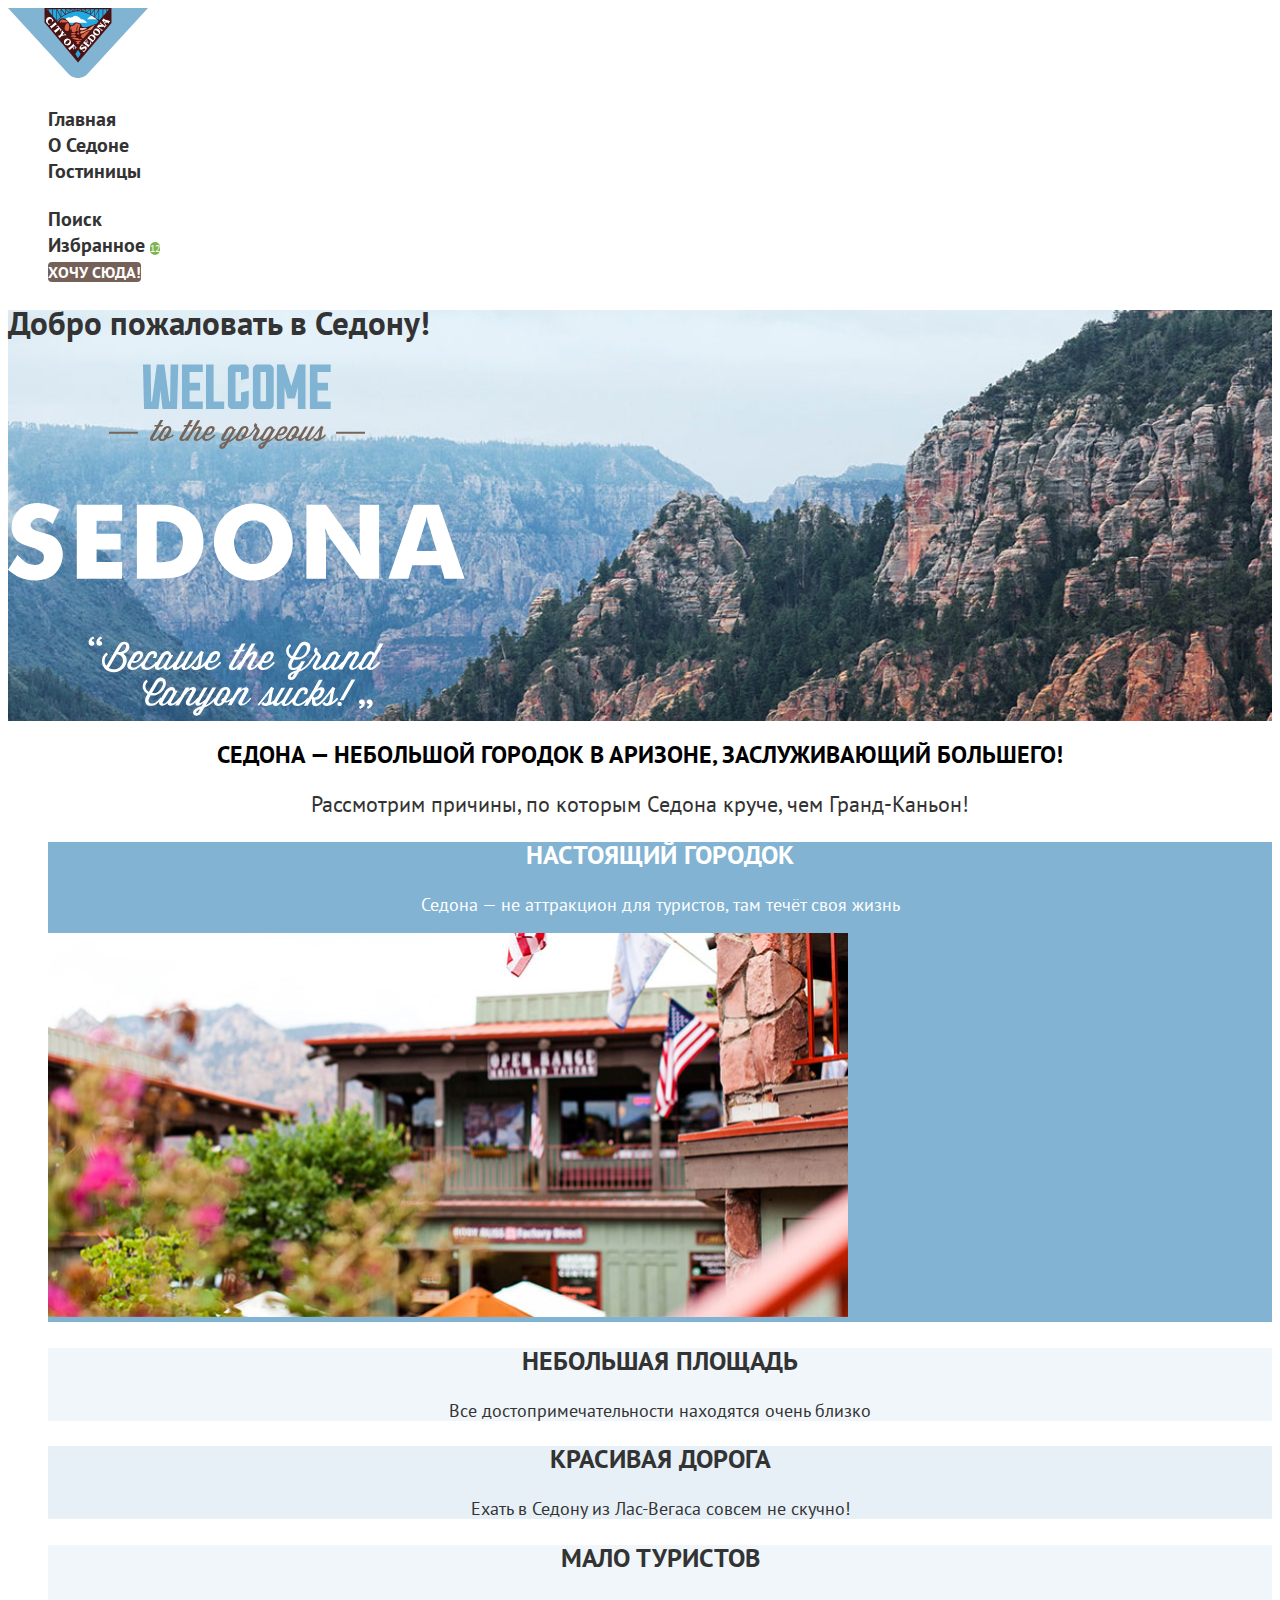
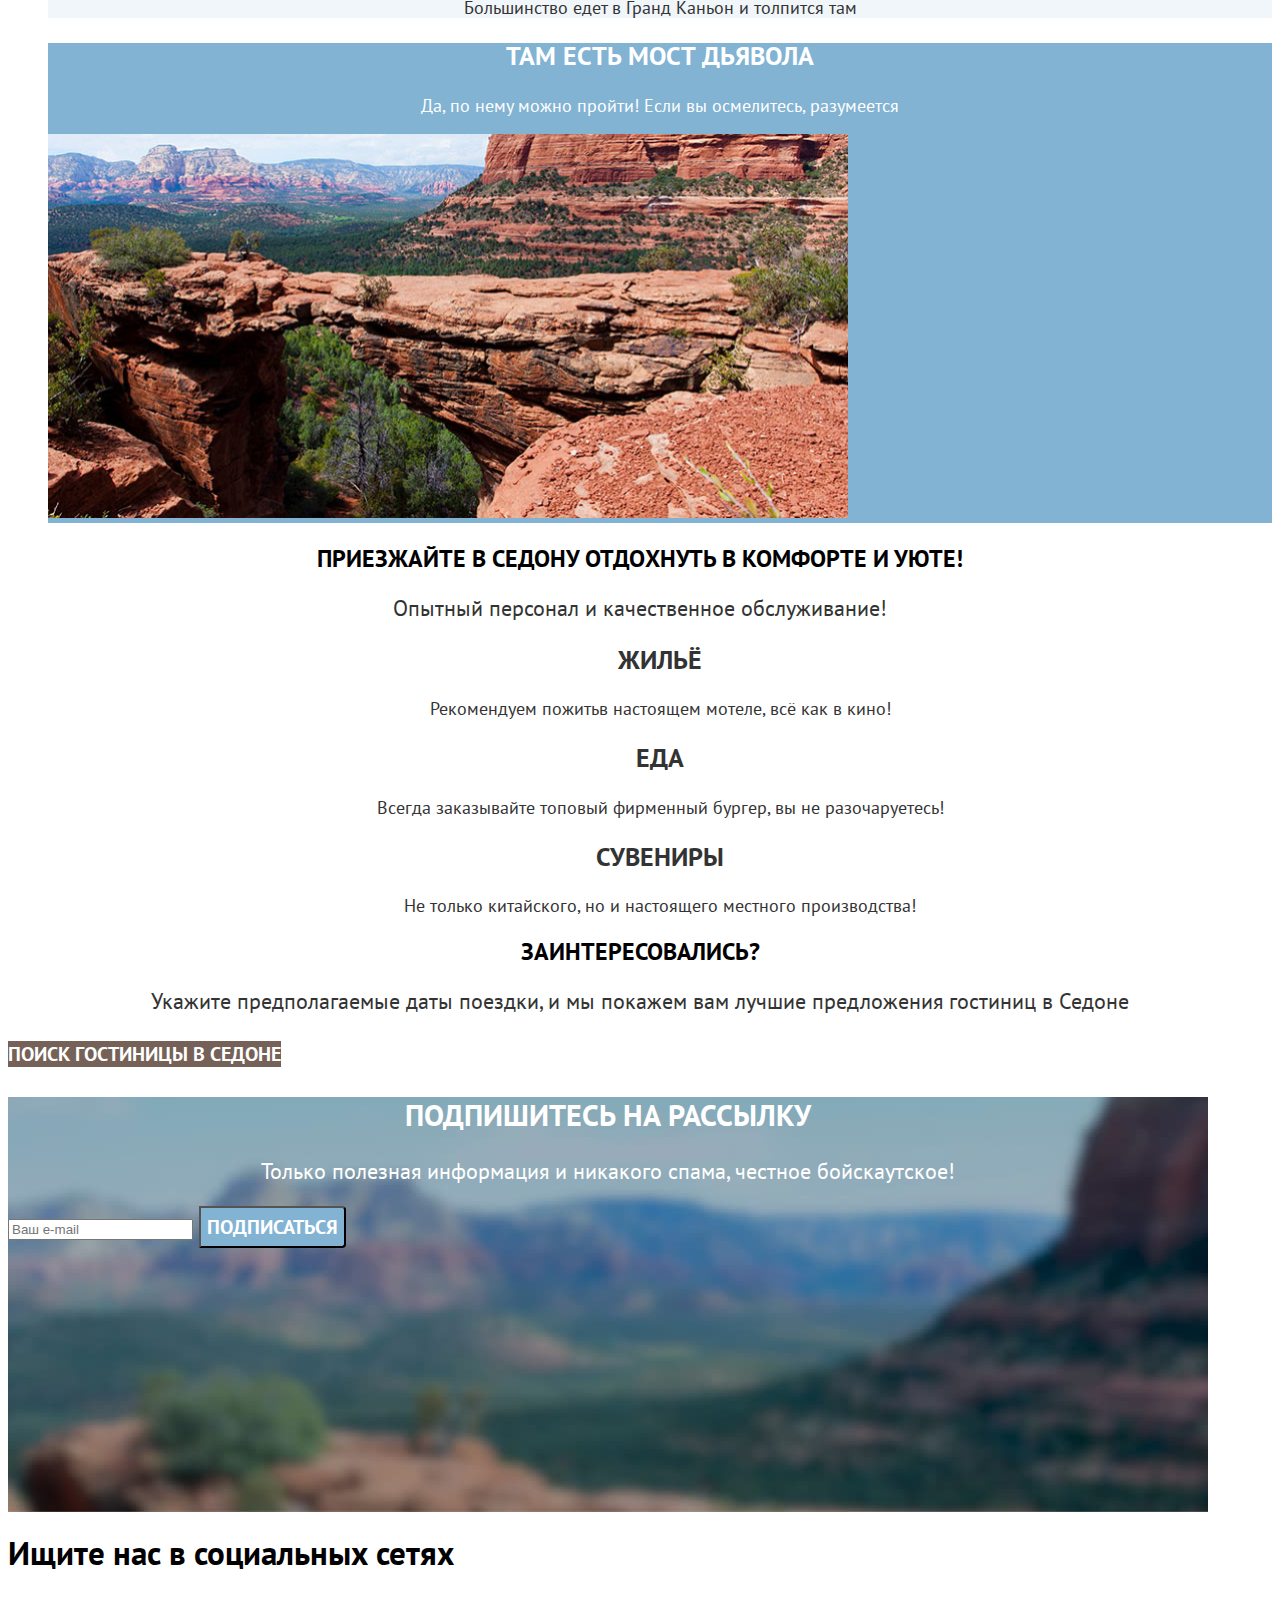
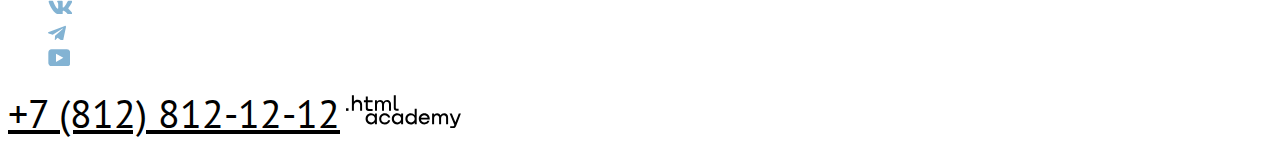
==== index.html @ 6c8bd8ee "Module 4: basic pages styles" ====
<!DOCTYPE html>
<html lang="ru">

  <head>
    <meta charset="utf-8">
    <title>HTML Academy: Седона</title>
    <link rel="stylesheet" href="styles/styles.css"/>
  </head>

  <body>
    <header class="page-header">
      <a href="index.html" class="logo-link">
        <img class="logo-img" src="img/logo.svg" width="140" height="70" alt="Логотип Седоны.">
      </a>

      <nav>
        <ul class="navigation-list">
          <li class="navigation-item">
            <a href="index.html" class="navigation-link navigation-link-current">Главная</a>
          </li>
          <li class="navigation-item">
            <a href="#" class="navigation-link">О Седоне</a>
          </li>
          <li class="navigation-item">
            <a href="catalog.html" class="navigation-link">Гостиницы</a>
          </li>
        </ul>
        <ul class="navigation-user">
          <li class="navigation-user-item">
            <a class="navigation-user-link" href="#">
              <span class="visually-hidden">Поиск</span>
            </a>
          </li>
          <li class="navigation-user-item">
            <a class="navigation-user-link" href="#">
              <span class="visually-hidden">Избранное</span>
              <span class="fav-count">12</span>
            </a>
          </li>
          <li class="navigation-user-item">
            <a class="navigation-user-link button" href="#">Хочу сюда!</a>
          </li>
        </ul>
      </nav>
    </header>

    <main class="main-page">
      <section class="welcome">
        <h2 class="visually-hidden">Добро пожаловать в Седону!</h2>
        <img class="welcome-img" src="img/main/welcome.svg" width="458" height="352" alt="Добро пожаловать в Седону!">
      </section>

      <section class="reasons">
        <h2 class="reasons-title">Седона — небольшой городок в Аризоне, заслуживающий большего!</h2>
        <p class="reasons-description">Рассмотрим причины, по которым Седона круче, чем Гранд-Каньон!</p>
        <ul class="reasons-list">
          <li class="reasons-item reasons-town">
            <h3 class="reasons-item-title">Настоящий городок</h3>
            <p class="reasons-item-description ">Седона — не аттракцион для туристов, там течёт своя жизнь</p>
            <img class="house-trees-img" src="img/main/house-trees.jpg" width="800" height="384" alt="Дом среди деревьев.">
          </li>
          <li class="reasons-item reasons-area">
            <h3 class="reasons-item-title">Небольшая площадь</h3>
            <p class="reasons-item-description">Все достопримечательности находятся очень близко</p>
          </li>
          <li class="reasons-item reasons-road">
            <h3 class="reasons-item-title ">Красивая дорога</h3>
            <p class="reasons-item-description">Ехать в Седону из Лас-Вегаса совсем не скучно!</p>
          </li>
          <li class="reasons-item reasons-tourist">
            <h3 class="reasons-item-title">Мало туристов</h3>
            <p class="reasons-item-description">Большинство едет в Гранд Каньон и толпится там</p>
          </li>
          <li class="reasons-item reasons-bridge">
            <h3 class="reasons-item-title">Там есть мост дьявола</h3>
            <p class="reasons-item-description">Да, по нему можно пройти! Если вы осмелитесь, разумеется</p>
            <img class="devil-bridge-img" src="img/main/devil-bridge.jpg" width="800" height="384" alt="Мост дьявола.">
          </li>
        </ul>
      </section>

      <section class="services">
        <h2 class="services-title">Приезжайте в Седону отдохнуть в комфорте и уюте!</h2>
        <p class="services-description">Опытный персонал и качественное обслуживание!</p>
        <ul class="services-list">
          <li class="services-item item-housing">
            <h3 class="services-item-title">Жильё</h3>
            <p class="services-item-description">Рекомендуем пожитьв настоящем мотеле, всё как в кино!</p>
          </li>
          <li class="services-item item-food">
            <h3 class="services-item-title">Еда</h3>
            <p class="services-item-description">Всегда заказывайте топовый фирменный бургер, вы не разочаруетесь!</p>
          </li>
          <li class="services-item item-souvenir">
            <h3 class="services-item-title">Сувениры</h3>
            <p class="services-item-description">Не только китайского, но и настоящего местного производства!</p>
          </li>
        </ul>
      </section>

      <section class="search">
        <h2 class="search-title">Заинтересовались?</h2>
        <p class="search-description">Укажите предполагаемые даты поездки, и мы покажем вам лучшие предложения гостиниц в Седоне</p>
        <a class="search-link" href="#">Поиск гостиницы в Седоне</a>
      </section>
    </main>

    <footer class="page-footer">
      <section class="footer-subscription">
        <h2 class="footer-subscription-title">Подпишитесь на рассылку</h2>
        <p class="footer-subscription-description">Только полезная информация и никакого спама, честное бойскаутское!</p>
        <form class="footer-subscription-form" action="https://echo.htmlacademy.ru/" method="post">
          <input id="footer-subscription-email" name="email" type="email" placeholder="Ваш e-mail" required>
          <button class="footer-subscription-button" type="submit">Подписаться</button>
        </form>
      </section>

      <section class="footer-social">
        <h2 class="visually-hidden">Ищите нас в социальных сетях</h2>
        <ul class="footer-social-list">
          <li class="footer-social-item">
            <a class="social-button" href="https://vk.com/htmlacademy">
              <svg width="24" height="14" viewBox="0 0 24 14" fill="none" role="img" aria-label="VK" xmlns="http://www.w3.org/2000/svg">
                <path fill-rule="evenodd" clip-rule="evenodd"
                  d="M24.1164 1.80445C24.2824 1.25845 24.1164 0.856445 23.3214 0.856445H20.6964C20.0284 0.856445 19.7204 1.20345 19.5534 1.58645C19.5534 1.58645 18.2184 4.78245 16.3274 6.85845C15.7154 7.46045 15.4374 7.65145 15.1034 7.65145C14.9364 7.65145 14.6854 7.46045 14.6854 6.91345V1.80445C14.6854 1.14845 14.5014 0.856445 13.9454 0.856445H9.81738C9.40038 0.856445 9.14938 1.16045 9.14938 1.44945C9.14938 2.07045 10.0954 2.21445 10.1924 3.96245V7.76045C10.1924 8.59345 10.0394 8.74444 9.70538 8.74444C8.81538 8.74444 6.65038 5.53345 5.36538 1.85945C5.11638 1.14445 4.86438 0.856445 4.19338 0.856445H1.56638C0.816382 0.856445 0.666382 1.20345 0.666382 1.58645C0.666382 2.26845 1.55638 5.65645 4.81138 10.1374C6.98138 13.1974 10.0364 14.8564 12.8194 14.8564C14.4884 14.8564 14.6944 14.4884 14.6944 13.8534V11.5404C14.6944 10.8034 14.8524 10.6564 15.3814 10.6564C15.7714 10.6564 16.4384 10.8484 17.9964 12.3234C19.7764 14.0724 20.0694 14.8564 21.0714 14.8564H23.6964C24.4464 14.8564 24.8224 14.4884 24.6064 13.7604C24.3684 13.0364 23.5184 11.9854 22.3914 10.7384C21.7794 10.0284 20.8614 9.26345 20.5824 8.88045C20.1934 8.38945 20.3044 8.17044 20.5824 7.73345C20.5824 7.73345 23.7824 3.30745 24.1154 1.80445H24.1164Z"
                  fill="#83B3D3" />
              </svg>
            </a>
          </li>
          <li class="footer-social-item">
            <a class="social-button" href="https://t.me/htmlacademy">
              <svg width="18" height="15" viewBox="0 0 18 15" fill="none" role="img" aria-label="Telegram" xmlns="http://www.w3.org/2000/svg">
                <path
                  d="M16.785 0.955705L0.840489 7.1042C-0.247661 7.54126 -0.241365 8.14828 0.640845 8.41897L4.73445 9.69597L14.2058 3.72014C14.6537 3.44766 15.0629 3.59424 14.7265 3.89281L7.05283 10.8183H7.05103L7.05283 10.8192L6.77045 15.0387C7.18413 15.0387 7.36669 14.8489 7.59871 14.625L9.58705 12.6915L13.7229 15.7464C14.4855 16.1664 15.0332 15.9506 15.2229 15.0405L17.9379 2.2453C18.2158 1.13107 17.5126 0.626562 16.785 0.955705Z"
                  fill="#83B3D3" />
              </svg>
            </a>
          </li>
          <li class="footer-social-item">
            <a class="social-button" href="https://www.youtube.com/user/htmlacademyru">
              <svg width="22" height="17" viewBox="0 0 22 17" fill="none" role="img" aria-label="YouTube" xmlns="http://www.w3.org/2000/svg">
                <path
                  d="M18.9402 0.356445H3.50738C1.64668 0.356445 0.333252 1.9502 0.333252 3.75645V13.8502C0.333252 15.7627 1.64668 17.3564 3.50738 17.3564H19.1591C20.8009 17.3564 22.3333 15.7627 22.3333 13.9564V3.75645C22.1143 1.9502 20.8009 0.356445 18.9402 0.356445ZM7.99494 12.8939V4.81894L15.3283 8.85645L7.99494 12.8939Z"
                  fill="#83B3D3" />
              </svg>
            </a>
          </li>
        </ul>

        <a class="footer-company-phone" href="tel:+78128121212">+7 (812) 812-12-12</a>
        <a class="footer-company-link" href="https://htmlacademy.ru/">
          <svg width="115" height="33" viewBox="0 0 115 33" fill="none" role="img" aria-label="Ссылка на сайт компании" xmlns="http://www.w3.org/2000/svg">
            <path d="M0 13.2564V15.8564H2.5V13.2564H0Z" fill="black"/>
            <path d="M11.6 4.85645C10 4.85645 8.8 5.55645 8 6.55645H7.9V0.356445H5.9V15.8564H7.9V10.5564C7.9 8.45645 9.2 6.95645 11.2 6.95645C13 6.95645 14.1 8.35645 14.1 10.1564V15.8564H16.1V9.75644C16.2 6.75644 14.3 4.85645 11.6 4.85645Z" fill="black"/>
            <path d="M26.6 5.15645H21.8V1.45645H19.8V5.25645H17.9V7.25645H19.8V13.2564C19.8 14.9564 20.8 15.9564 22.5 15.9564H26.6V13.9564H22.9C22.2 13.9564 21.8 13.5564 21.8 12.8564V7.15645H26.6V5.15645Z" fill="black"/>
            <path d="M41.1 4.95645C39.5 4.95645 38.2 5.75644 37.6 7.05645H37.5C36.9 5.85645 35.7 4.95645 34.1 4.95645C32.7 4.95645 31.6 5.75645 31 6.75645H30.9V5.15645H29V15.7564H31V10.3564C31 8.35645 32 6.85645 33.6 6.85645C35.1 6.85645 36 7.85645 36 9.45645V15.7564H38V10.1564C38 7.75645 39.4 6.85645 40.6 6.85645C42.1 6.85645 43 7.85645 43 9.45645V15.7564H45V9.25644C45.1 6.75644 43.6 4.95645 41.1 4.95645Z" fill="black"/>
            <path d="M47.8 13.0564C47.8 14.7564 48.8 15.7564 50.6 15.7564H52.6V13.7564H50.9C50.2 13.7564 49.8 13.3564 49.8 12.6564V0.356445H47.8V13.0564Z" fill="black"/>
            <path d="M28.9 20.0564C28 18.9564 26.7 18.2564 25 18.2564C21.9 18.2564 19.6 20.5564 19.6 23.8564C19.6 27.1564 21.9 29.4564 25 29.4564C26.8 29.4564 28 28.6564 28.8 27.5564H28.9V29.1564H30.9V18.5564H28.9V20.0564ZM25.3 27.4564C23.1 27.4564 21.7 25.8564 21.7 23.8564C21.7 21.8564 23.1 20.2564 25.3 20.2564C27.5 20.2564 28.9 21.8564 28.9 23.8564C28.9 25.7564 27.5 27.4564 25.3 27.4564Z" fill="black"/>
            <path d="M44.2 22.3564C43.7 19.9564 41.6 18.2564 38.8 18.2564C35.4 18.2564 33.2 20.7564 33.2 23.8564C33.2 26.9564 35.4 29.4564 38.8 29.4564C41.6 29.4564 43.7 27.6564 44.2 25.2564H42.1C41.7 26.5564 40.4 27.5564 38.8 27.5564C36.6 27.5564 35.2 25.9564 35.2 23.9564C35.2 21.9564 36.6 20.3564 38.8 20.3564C40.4 20.3564 41.6 21.3564 42.1 22.5564H44.2V22.3564Z" fill="black"/>
            <path d="M55.1 20.0564C54.2 18.9564 52.9 18.2564 51.2 18.2564C48.1 18.2564 45.8 20.5564 45.8 23.8564C45.8 27.1564 48.1 29.4564 51.2 29.4564C53 29.4564 54.2 28.6564 55 27.5564H55.1V29.1564H57.1V18.5564H55.1V20.0564ZM51.5 27.4564C49.3 27.4564 47.9 25.8564 47.9 23.8564C47.9 21.8564 49.3 20.2564 51.5 20.2564C53.7 20.2564 55.1 21.8564 55.1 23.8564C55.1 25.7564 53.6 27.4564 51.5 27.4564Z" fill="black"/>
            <path d="M68.7 20.1564C67.8 19.0564 66.5 18.2564 64.8 18.2564C61.7 18.2564 59.4 20.5564 59.4 23.8564C59.4 27.1564 61.6 29.4564 64.8 29.4564C66.5 29.4564 67.8 28.6564 68.6 27.6564H68.7V29.1564H70.7V13.7564H68.7V20.1564ZM65.1 27.4564C62.9 27.4564 61.5 25.8564 61.5 23.8564C61.5 21.8564 62.9 20.2564 65.1 20.2564C67.3 20.2564 68.7 21.8564 68.7 23.8564C68.6 25.8564 67.2 27.4564 65.1 27.4564Z" fill="black"/>
            <path d="M78.3 18.2564C75 18.2564 72.8 20.7564 72.8 23.8564C72.8 26.8564 74.9 29.4564 78.3 29.4564C80.8 29.4564 82.8 28.1564 83.5 25.8564H81.4C80.9 26.8564 79.8 27.4564 78.4 27.4564C76.5 27.4564 75.1 26.1564 75 24.5564H83.8C84 20.9564 81.8 18.2564 78.3 18.2564ZM78.3 20.1564C80 20.1564 81.3 21.1564 81.6 22.7564H75.1C75.4 21.2564 76.6 20.1564 78.3 20.1564Z" fill="black"/>
            <path d="M98.2 18.2564C96.6 18.2564 95.3 19.0564 94.6 20.2564H94.5C93.9 19.0564 92.7 18.2564 91.1 18.2564C89.7 18.2564 88.6 18.9564 88 20.0564V18.5564H86.1V29.1564H88.1V23.7564C88.1 21.7564 89.1 20.3564 90.7 20.2564C92.2 20.2564 93.1 21.2564 93.1 22.8564V29.1564H95.1V23.5564C95.1 21.1564 96.5 20.2564 97.7 20.2564C99.2 20.2564 100.1 21.2564 100.1 22.8564V29.1564H102.1V22.6564C102.2 20.0564 100.7 18.2564 98.2 18.2564Z" fill="black"/>
            <path d="M109.4 27.3564L105.8 18.4564H103.6L108.4 30.0564C108.1 30.9564 107.7 31.2564 106.7 31.2564H104.2V33.2564H106.7C108.5 33.2564 109.5 32.4564 110.2 30.6564L114.9 18.4564H112.8L109.4 27.3564Z" fill="black"/>
            </svg>
        </a>
      </section>
    </footer>
  </body>

</html>
---- styles/styles.css ----
@font-face {
  font-family: "PT Sans";
  src: url("../fonts/ptsans-400.woff2") format("woff2");
  font-weight: 400;
  font-style: normal;
  font-display: swap;
}

@font-face {
  font-family: "PT Sans";
  src: url("../fonts/ptsans-700.woff2") format("woff2");
  font-weight: 700;
  font-style: normal;
  font-display: swap;
}

body {
  font-family: "Pt Sans", sans-serif;
  font-size: 22px;
  line-height: 26px;
  color: #333333;
  background-color: #ffffff;
}

ul {
  list-style-type: none;
}

/* Header */
.navigation-link, .navigation-user-link {
  color: #333333;
  text-decoration: none;
  text-align: left;
  font-weight: 700;
  font-size: 20px;
  line-height: 24px;
}

.fav-count {
  background: #7DB54F;
  border-radius: 10px;
  color: #ffffff;
  text-align: center;
  font-weight: 400;
  font-size: 10px;
  line-height: 10px;
}

.button {
  background: #756157;
  border-radius: 4px;
  text-transform: uppercase;
  font-family: "Pt Sans", sans-serif;
  font-weight: 700;
  font-size: 16px;
  line-height: 20px;
  color: #ffffff;
}

/* Main page */
.welcome {
  background-image: url("../img/main/index-background.jpg");
  background-size: 100% auto;
  background-repeat: no-repeat;
}

.reasons-title, .services-title, .search-title {
  color: #000000;
  text-transform: uppercase;
  text-align: center;
  font-weight: 700;
  font-size: 24px;
  line-height: 28px;
}

.reasons-item-title, .services-item-title {
  text-transform: uppercase;
  text-align: center;
}

.reasons-description, .services-description, .search-description {
  text-align: center;
  font-weight: 400;
}

.reasons-town, .reasons-bridge {
  color: #ffffff;
  background-color: #82B3D3;
}

.reasons-area, .reasons-tourist {
  background-color: #83B3D31F;
}

.reasons-road {
  background-color: #83B3D333;
}

.reasons-item-description, .services-item-description {
  font-size: 18px;
  line-height: 21px;
  text-align: center;
}

.search-link {
  color: #ffffff;
  background-color: #756157;
  text-transform: uppercase;
  font-weight: 700;
  font-size: 20px;
  line-height: 36px;
  border-color: #756157;
  text-decoration: none;
}

/* Footer */
.page-footer {
  color: #000000;
  background-color: #ffffff;
  font-weight: 700;
}

.footer-subscription {
  width: 1200px;
  height: 415px;
  background-image: url("../img/subscribe-background.jpg");
  background-size: 100% auto;
  background-repeat: no-repeat;
  color: #ffffff;
}

.footer-subscription-title {
  font-weight: 700;
  font-size: 30px;
  line-height: 36px;
  text-transform: uppercase;
  text-align: center;
}

.footer-subscription-description {
  font-weight: 400;
  text-align: center;
}

.footer-subscription-email {
  opacity: 0.6;
}

.footer-subscription-button {
  background: #82B3D3;
  border-radius: 0 4px 4px 0;
  color: #ffffff;
  font-family: 'PT Sans';
  font-style: normal;
  font-weight: 700;
  font-size: 20px;
  line-height: 36px;
  text-align: center;
  text-transform: uppercase;
}

.footer-company-phone {
  color: inherit;
  font-weight: 400;
  font-size: 40px;
  line-height: 40px;
  text-align: center;
  text-transform: uppercase;
}

/* Catalog */
.inner-filter {
  color: #ffffff;
  background-image: url(../img/catalog/catalog-background.jpg);
  background-size: 100% auto;
  background-repeat: no-repeat;
}

.filter-title {
  font-weight: 700;
  font-size: 60px;
  line-height: 78px;
}

.breadcrumbs-item-main {
  background-image: url("../img/catalog/main-icon.svg");
  width: 12px;
  height: 12px;
  background-repeat: no-repeat;
}

.breadcrumbs-link {
  font-weight: 400;
  font-size: 16px;
  line-height: 21px;
  text-decoration: none;
}

.facilities-title, .housing-type-title, .price-title {
  font-weight: 700;
  font-size: 20px;
  line-height: 24px;
}

.filter-label {
  font-weight: 400;
  font-size: 18px;
  line-height: 23px;
}

/* Removing arrows in the inputs */
.price-range::-webkit-outer-spin-button, .price-range::-webkit-inner-spin-button {
  -webkit-appearance: none;
}

.price-range {
  appearance: textfield;
  -moz-appearance: textfield;
}

.price-range-label {
  font-weight: 400;
  font-size: 18px;
  line-height: 24px;
  text-align: right;
  color: #000000;
}

.price-setter {
  background: #ffffff;
  border-radius: 5px;
}

.button-add {
  background-color: #82B3D3;
}

.button-reset {
  background-color: transparent;
}

/* Catalog list */
.housing-list-title {
  color: #000000;
  font-size: 30px;
  line-height: 36px;
  text-transform: uppercase;
}

.housing-list-sort, .item-type, .item-price {
  font-weight: 400;
  font-size: 18px;
  line-height: 21px;
}

.item-link {
  color: #000000;
  text-decoration: none;
  font-weight: 700;
  font-size: 24px;
  line-height: 28px;
}

.button-favorite {
  background-color: #82B3D3;
}

.button-selected {
  background-color: #7DB54F;
}

.item-grade {
  background-color: #F2F2F2;
  border-radius: 4px;
  font-weight: 400;
  font-size: 16px;
  line-height: 20px;
  text-align: center;
  text-transform: uppercase;
}

.pagination-link {
  background-color: #82B3D3;
  border-radius: 4px;
  color: #ffffff;
  font-weight: 700;
  font-size: 20px;
  line-height: 36px;
  text-align: center;
  text-transform: uppercase;
  text-decoration: none;
}

.pagination-prev {
  color: #000000;
  background-color: #F2F2F2;
}

.pagination-next {
  color: #000000;
  background-color: transparent;
}
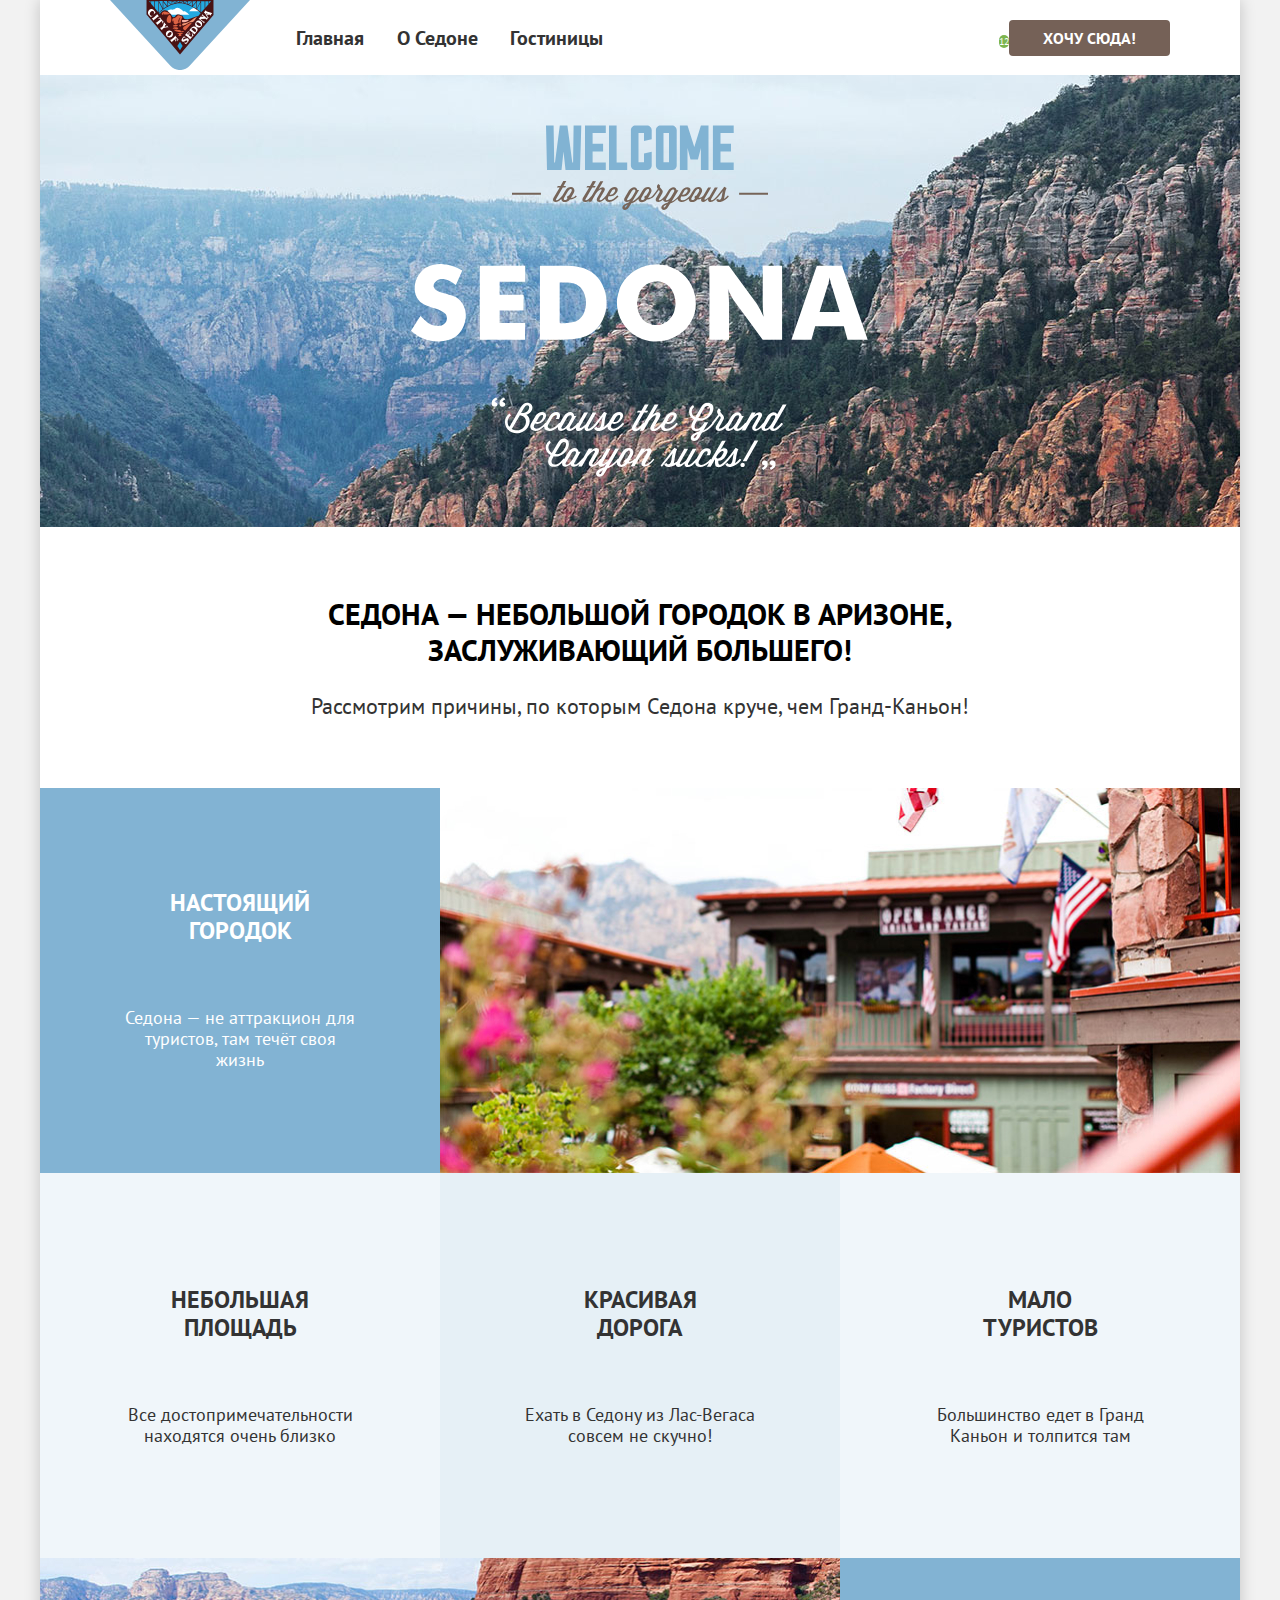
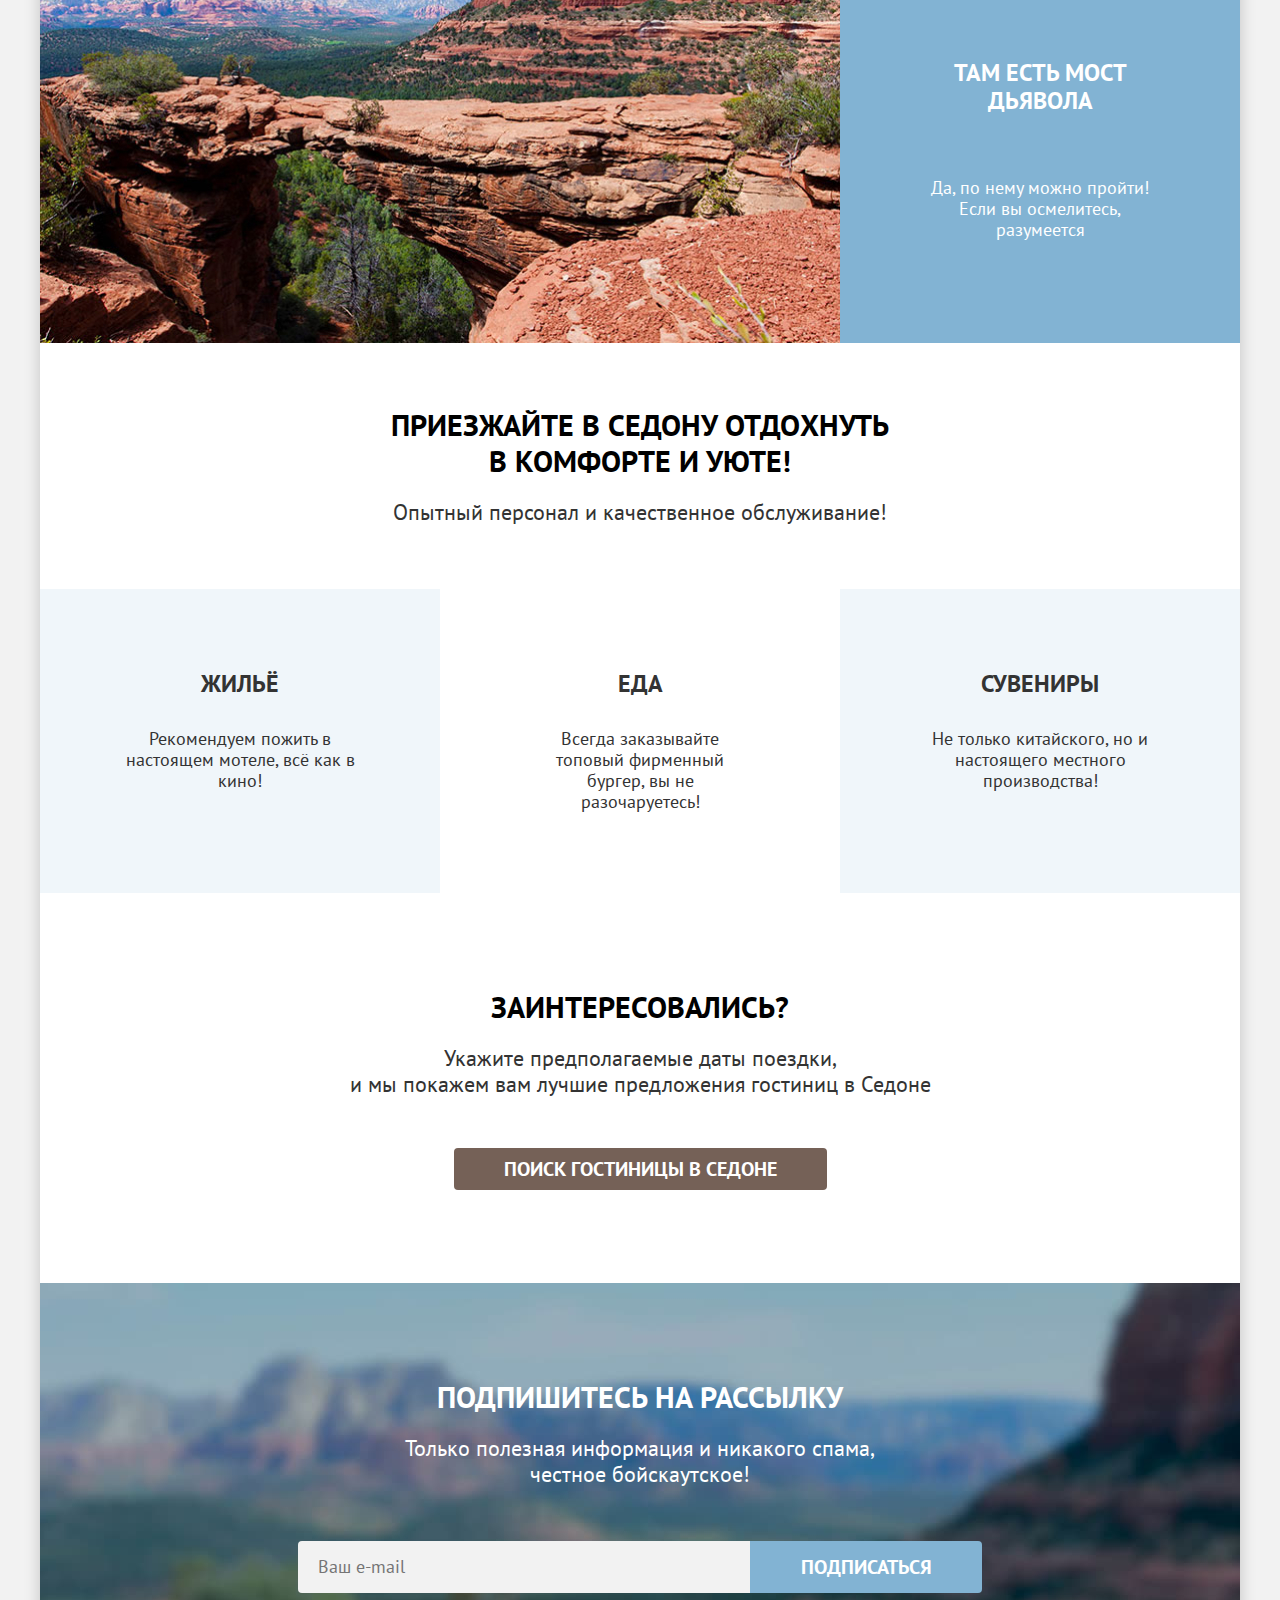
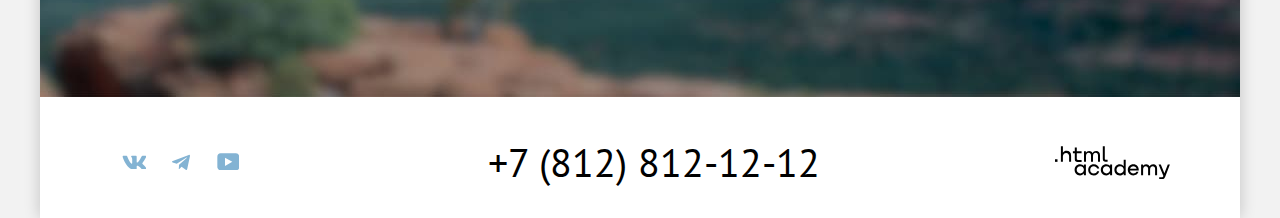
==== commit fdf3ebb4: "pixel perfect for footer" ====
--- a/index.html
+++ b/index.html
@@ -8,164 +8,178 @@
   </head>
 
   <body>
-    <header class="page-header">
-      <a href="index.html" class="logo-link">
-        <img class="logo-img" src="img/logo.svg" width="140" height="70" alt="Логотип Седоны.">
-      </a>
+    <div class="page-container">
+      <header class="page-header">
+        <nav class="navigation">
+          <a href="index.html" class="logo-link">
+            <img class="logo-img" src="img/logo.svg" width="140" height="70" alt="Логотип Седоны.">
+          </a>
+          <ul class="navigation-list modified-ul">
+            <li class="navigation-item">
+              <a href="index.html" class="navigation-link navigation-link-current">Главная</a>
+            </li>
+            <li class="navigation-item">
+              <a href="#" class="navigation-link">О Седоне</a>
+            </li>
+            <li class="navigation-item">
+              <a href="catalog.html" class="navigation-link">Гостиницы</a>
+            </li>
+          </ul>
+          <ul class="navigation-user modified-ul">
+            <li class="navigation-user-item">
+              <a class="navigation-user-link" href="#">
+                <span class="visually-hidden">Поиск</span>
+              </a>
+            </li>
+            <li class="navigation-user-item">
+              <a class="navigation-user-link" href="#">
+                <span class="visually-hidden">Избранное</span>
+                <span class="fav-count">12</span>
+              </a>
+            </li>
+            <li class="navigation-user-item">
+              <a class="navigation-user-link button" href="#">Хочу сюда!</a>
+            </li>
+          </ul>
+        </nav>
+      </header>
 
-      <nav>
-        <ul class="navigation-list">
-          <li class="navigation-item">
-            <a href="index.html" class="navigation-link navigation-link-current">Главная</a>
-          </li>
-          <li class="navigation-item">
-            <a href="#" class="navigation-link">О Седоне</a>
-          </li>
-          <li class="navigation-item">
-            <a href="catalog.html" class="navigation-link">Гостиницы</a>
-          </li>
-        </ul>
-        <ul class="navigation-user">
-          <li class="navigation-user-item">
-            <a class="navigation-user-link" href="#">
-              <span class="visually-hidden">Поиск</span>
+      <main class="main-container">
+          <section class="welcome">
+            <h2 class="visually-hidden">Добро пожаловать в Седону!</h2>
+            <img class="welcome-img" src="img/main/welcome.svg" width="458" height="352" alt="Добро пожаловать в Седону!">
+          </section>
+
+          <section class="reasons">
+            <div class="reasons-header">
+              <h2 class="reasons-title">Седона — небольшой городок в Аризоне, заслуживающий большего!</h2>
+              <p class="reasons-description">Рассмотрим причины, по которым Седона круче, чем Гранд-Каньон!</p>
+            </div>
+            <ul class="reasons-list modified-ul">
+              <li class="reasons-item-block reasons-town">
+                <div class="reasons-description-wrapper">
+                  <h3 class="reasons-item-title">Настоящий городок</h3>
+                  <p class="reasons-item-description">Седона — не аттракцион для туристов, там течёт своя жизнь</p>
+                </div>
+                <div class="reasons-image-wrapper">
+                  <img class="reasons-img" src="img/main/house-trees.jpg" width="800" height="384" alt="Дом среди деревьев.">
+                </div>
+              </li>
+              <li class="reasons-item reasons-area">
+                <h3 class="reasons-item-title">Небольшая площадь</h3>
+                <p class="reasons-item-description">Все достопримечательности находятся очень близко</p>
+              </li>
+              <li class="reasons-item reasons-road">
+                <h3 class="reasons-item-title">Красивая дорога</h3>
+                <p class="reasons-item-description">Ехать в Седону из Лас-Вегаса совсем не скучно!</p>
+              </li>
+              <li class="reasons-item reasons-tourist">
+                <h3 class="reasons-item-title">Мало туристов</h3>
+                <p class="reasons-item-description">Большинство едет в Гранд Каньон и толпится там</p>
+              </li>
+              <li class="reasons-item-block reasons-bridge">
+                <div class="reasons-description-wrapper">
+                  <h3 class="reasons-item-title">Там есть мост дьявола</h3>
+                  <p class="reasons-item-description">Да, по нему можно пройти! Если вы осмелитесь, разумеется</p>
+                </div>
+                <div class="reasons-image-wrapper">
+                  <img class="reasons-img" src="img/main/devil-bridge.jpg" width="800" height="384" alt="Мост дьявола.">
+                </div>
+              </li>
+            </ul>
+          </section>
+
+          <section class="services">
+            <div class="services-header">
+              <h2 class="services-title">Приезжайте в Седону отдохнуть в комфорте и уюте!</h2>
+              <p class="services-description">Опытный персонал и качественное обслуживание!</p>
+            </div>
+            <ul class="services-list modified-ul">
+              <li class="services-item item-housing">
+                <h3 class="services-item-title">Жильё</h3>
+                <p class="services-item-description">Рекомендуем пожить в настоящем мотеле, всё как в кино!</p>
+              </li>
+              <li class="services-item item-food">
+                <h3 class="services-item-title">Еда</h3>
+                <p class="services-item-description">Всегда заказывайте топовый фирменный бургер, вы не разочаруетесь!</p>
+              </li>
+              <li class="services-item item-souvenir">
+                <h3 class="services-item-title">Сувениры</h3>
+                <p class="services-item-description">Не только китайского, но и настоящего местного производства!</p>
+              </li>
+            </ul>
+          </section>
+
+          <section class="search">
+            <h2 class="search-title">Заинтересовались?</h2>
+            <p class="search-description">Укажите предполагаемые даты поездки,<br>и мы покажем вам лучшие предложения гостиниц в Седоне</p>
+            <a class="button search-link" href="#">Поиск гостиницы в Седоне</a>
+          </section>
+      </main>
+
+      <footer class="page-footer">
+          <section class="footer-subscription">
+            <h2 class="footer-subscription-title">Подпишитесь на рассылку</h2>
+            <p class="footer-subscription-description">Только полезная информация и никакого спама, честное бойскаутское!</p>
+            <form class="footer-subscription-form" action="https://echo.htmlacademy.ru/" method="post">
+              <input class="footer-subscription-email" id="footer-subscription-email" name="email" type="email" placeholder="Ваш e-mail" required>
+              <button class="button footer-subscription-button" type="submit">Подписаться</button>
+            </form>
+          </section>
+
+          <section class="footer-social">
+            <h2 class="visually-hidden">Ищите нас в социальных сетях</h2>
+            <ul class="footer-social-list modified-ul">
+              <li class="footer-social-item-vk">
+                <a class="social-button" href="https://vk.com/htmlacademy">
+                  <svg width="24" height="14" viewBox="0 0 24 14" fill="none" role="img" aria-label="VK" xmlns="http://www.w3.org/2000/svg">
+                    <path fill-rule="evenodd" clip-rule="evenodd"
+                      d="M24.1164 1.80445C24.2824 1.25845 24.1164 0.856445 23.3214 0.856445H20.6964C20.0284 0.856445 19.7204 1.20345 19.5534 1.58645C19.5534 1.58645 18.2184 4.78245 16.3274 6.85845C15.7154 7.46045 15.4374 7.65145 15.1034 7.65145C14.9364 7.65145 14.6854 7.46045 14.6854 6.91345V1.80445C14.6854 1.14845 14.5014 0.856445 13.9454 0.856445H9.81738C9.40038 0.856445 9.14938 1.16045 9.14938 1.44945C9.14938 2.07045 10.0954 2.21445 10.1924 3.96245V7.76045C10.1924 8.59345 10.0394 8.74444 9.70538 8.74444C8.81538 8.74444 6.65038 5.53345 5.36538 1.85945C5.11638 1.14445 4.86438 0.856445 4.19338 0.856445H1.56638C0.816382 0.856445 0.666382 1.20345 0.666382 1.58645C0.666382 2.26845 1.55638 5.65645 4.81138 10.1374C6.98138 13.1974 10.0364 14.8564 12.8194 14.8564C14.4884 14.8564 14.6944 14.4884 14.6944 13.8534V11.5404C14.6944 10.8034 14.8524 10.6564 15.3814 10.6564C15.7714 10.6564 16.4384 10.8484 17.9964 12.3234C19.7764 14.0724 20.0694 14.8564 21.0714 14.8564H23.6964C24.4464 14.8564 24.8224 14.4884 24.6064 13.7604C24.3684 13.0364 23.5184 11.9854 22.3914 10.7384C21.7794 10.0284 20.8614 9.26345 20.5824 8.88045C20.1934 8.38945 20.3044 8.17044 20.5824 7.73345C20.5824 7.73345 23.7824 3.30745 24.1154 1.80445H24.1164Z"
+                      fill="#83B3D3" />
+                  </svg>
+                </a>
+              </li>
+              <li class="footer-social-item-telegram">
+                <a class="social-button" href="https://t.me/htmlacademy">
+                  <svg width="18" height="16" viewBox="0 0 18 16" fill="none" role="img" aria-label="Telegram" xmlns="http://www.w3.org/2000/svg">
+                    <path
+                      d="M16.785 0.955705L0.840489 7.1042C-0.247661 7.54126 -0.241365 8.14828 0.640845 8.41897L4.73445 9.69597L14.2058 3.72014C14.6537 3.44766 15.0629 3.59424 14.7265 3.89281L7.05283 10.8183H7.05103L7.05283 10.8192L6.77045 15.0387C7.18413 15.0387 7.36669 14.8489 7.59871 14.625L9.58705 12.6915L13.7229 15.7464C14.4855 16.1664 15.0332 15.9506 15.2229 15.0405L17.9379 2.2453C18.2158 1.13107 17.5126 0.626562 16.785 0.955705Z"
+                      fill="#83B3D3" />
+                  </svg>
+                </a>
+              </li>
+              <li class="footer-social-item-youtube">
+                <a class="social-button" href="https://www.youtube.com/user/htmlacademyru">
+                  <svg width="22" height="17" viewBox="0 0 22 17" fill="none" role="img" aria-label="YouTube" xmlns="http://www.w3.org/2000/svg">
+                    <path
+                      d="M18.9402 0.356445H3.50738C1.64668 0.356445 0.333252 1.9502 0.333252 3.75645V13.8502C0.333252 15.7627 1.64668 17.3564 3.50738 17.3564H19.1591C20.8009 17.3564 22.3333 15.7627 22.3333 13.9564V3.75645C22.1143 1.9502 20.8009 0.356445 18.9402 0.356445ZM7.99494 12.8939V4.81894L15.3283 8.85645L7.99494 12.8939Z"
+                      fill="#83B3D3" />
+                  </svg>
+                </a>
+              </li>
+            </ul>
+
+            <a class="footer-company-phone" href="tel:+78128121212">+7 (812) 812-12-12</a>
+            <a class="footer-company-link" href="https://htmlacademy.ru/">
+              <svg width="115" height="33" viewBox="0 0 115 33" fill="none" role="img" aria-label="Ссылка на сайт компании" xmlns="http://www.w3.org/2000/svg">
+                <path d="M0 13.2564V15.8564H2.5V13.2564H0Z" fill="black"/>
+                <path d="M11.6 4.85645C10 4.85645 8.8 5.55645 8 6.55645H7.9V0.356445H5.9V15.8564H7.9V10.5564C7.9 8.45645 9.2 6.95645 11.2 6.95645C13 6.95645 14.1 8.35645 14.1 10.1564V15.8564H16.1V9.75644C16.2 6.75644 14.3 4.85645 11.6 4.85645Z" fill="black"/>
+                <path d="M26.6 5.15645H21.8V1.45645H19.8V5.25645H17.9V7.25645H19.8V13.2564C19.8 14.9564 20.8 15.9564 22.5 15.9564H26.6V13.9564H22.9C22.2 13.9564 21.8 13.5564 21.8 12.8564V7.15645H26.6V5.15645Z" fill="black"/>
+                <path d="M41.1 4.95645C39.5 4.95645 38.2 5.75644 37.6 7.05645H37.5C36.9 5.85645 35.7 4.95645 34.1 4.95645C32.7 4.95645 31.6 5.75645 31 6.75645H30.9V5.15645H29V15.7564H31V10.3564C31 8.35645 32 6.85645 33.6 6.85645C35.1 6.85645 36 7.85645 36 9.45645V15.7564H38V10.1564C38 7.75645 39.4 6.85645 40.6 6.85645C42.1 6.85645 43 7.85645 43 9.45645V15.7564H45V9.25644C45.1 6.75644 43.6 4.95645 41.1 4.95645Z" fill="black"/>
+                <path d="M47.8 13.0564C47.8 14.7564 48.8 15.7564 50.6 15.7564H52.6V13.7564H50.9C50.2 13.7564 49.8 13.3564 49.8 12.6564V0.356445H47.8V13.0564Z" fill="black"/>
+                <path d="M28.9 20.0564C28 18.9564 26.7 18.2564 25 18.2564C21.9 18.2564 19.6 20.5564 19.6 23.8564C19.6 27.1564 21.9 29.4564 25 29.4564C26.8 29.4564 28 28.6564 28.8 27.5564H28.9V29.1564H30.9V18.5564H28.9V20.0564ZM25.3 27.4564C23.1 27.4564 21.7 25.8564 21.7 23.8564C21.7 21.8564 23.1 20.2564 25.3 20.2564C27.5 20.2564 28.9 21.8564 28.9 23.8564C28.9 25.7564 27.5 27.4564 25.3 27.4564Z" fill="black"/>
+                <path d="M44.2 22.3564C43.7 19.9564 41.6 18.2564 38.8 18.2564C35.4 18.2564 33.2 20.7564 33.2 23.8564C33.2 26.9564 35.4 29.4564 38.8 29.4564C41.6 29.4564 43.7 27.6564 44.2 25.2564H42.1C41.7 26.5564 40.4 27.5564 38.8 27.5564C36.6 27.5564 35.2 25.9564 35.2 23.9564C35.2 21.9564 36.6 20.3564 38.8 20.3564C40.4 20.3564 41.6 21.3564 42.1 22.5564H44.2V22.3564Z" fill="black"/>
+                <path d="M55.1 20.0564C54.2 18.9564 52.9 18.2564 51.2 18.2564C48.1 18.2564 45.8 20.5564 45.8 23.8564C45.8 27.1564 48.1 29.4564 51.2 29.4564C53 29.4564 54.2 28.6564 55 27.5564H55.1V29.1564H57.1V18.5564H55.1V20.0564ZM51.5 27.4564C49.3 27.4564 47.9 25.8564 47.9 23.8564C47.9 21.8564 49.3 20.2564 51.5 20.2564C53.7 20.2564 55.1 21.8564 55.1 23.8564C55.1 25.7564 53.6 27.4564 51.5 27.4564Z" fill="black"/>
+                <path d="M68.7 20.1564C67.8 19.0564 66.5 18.2564 64.8 18.2564C61.7 18.2564 59.4 20.5564 59.4 23.8564C59.4 27.1564 61.6 29.4564 64.8 29.4564C66.5 29.4564 67.8 28.6564 68.6 27.6564H68.7V29.1564H70.7V13.7564H68.7V20.1564ZM65.1 27.4564C62.9 27.4564 61.5 25.8564 61.5 23.8564C61.5 21.8564 62.9 20.2564 65.1 20.2564C67.3 20.2564 68.7 21.8564 68.7 23.8564C68.6 25.8564 67.2 27.4564 65.1 27.4564Z" fill="black"/>
+                <path d="M78.3 18.2564C75 18.2564 72.8 20.7564 72.8 23.8564C72.8 26.8564 74.9 29.4564 78.3 29.4564C80.8 29.4564 82.8 28.1564 83.5 25.8564H81.4C80.9 26.8564 79.8 27.4564 78.4 27.4564C76.5 27.4564 75.1 26.1564 75 24.5564H83.8C84 20.9564 81.8 18.2564 78.3 18.2564ZM78.3 20.1564C80 20.1564 81.3 21.1564 81.6 22.7564H75.1C75.4 21.2564 76.6 20.1564 78.3 20.1564Z" fill="black"/>
+                <path d="M98.2 18.2564C96.6 18.2564 95.3 19.0564 94.6 20.2564H94.5C93.9 19.0564 92.7 18.2564 91.1 18.2564C89.7 18.2564 88.6 18.9564 88 20.0564V18.5564H86.1V29.1564H88.1V23.7564C88.1 21.7564 89.1 20.3564 90.7 20.2564C92.2 20.2564 93.1 21.2564 93.1 22.8564V29.1564H95.1V23.5564C95.1 21.1564 96.5 20.2564 97.7 20.2564C99.2 20.2564 100.1 21.2564 100.1 22.8564V29.1564H102.1V22.6564C102.2 20.0564 100.7 18.2564 98.2 18.2564Z" fill="black"/>
+                <path d="M109.4 27.3564L105.8 18.4564H103.6L108.4 30.0564C108.1 30.9564 107.7 31.2564 106.7 31.2564H104.2V33.2564H106.7C108.5 33.2564 109.5 32.4564 110.2 30.6564L114.9 18.4564H112.8L109.4 27.3564Z" fill="black"/>
+                </svg>
             </a>
-          </li>
-          <li class="navigation-user-item">
-            <a class="navigation-user-link" href="#">
-              <span class="visually-hidden">Избранное</span>
-              <span class="fav-count">12</span>
-            </a>
-          </li>
-          <li class="navigation-user-item">
-            <a class="navigation-user-link button" href="#">Хочу сюда!</a>
-          </li>
-        </ul>
-      </nav>
-    </header>
+          </section>
+      </footer>
+    </div>
 
-    <main class="main-page">
-      <section class="welcome">
-        <h2 class="visually-hidden">Добро пожаловать в Седону!</h2>
-        <img class="welcome-img" src="img/main/welcome.svg" width="458" height="352" alt="Добро пожаловать в Седону!">
-      </section>
-
-      <section class="reasons">
-        <h2 class="reasons-title">Седона — небольшой городок в Аризоне, заслуживающий большего!</h2>
-        <p class="reasons-description">Рассмотрим причины, по которым Седона круче, чем Гранд-Каньон!</p>
-        <ul class="reasons-list">
-          <li class="reasons-item reasons-town">
-            <h3 class="reasons-item-title">Настоящий городок</h3>
-            <p class="reasons-item-description ">Седона — не аттракцион для туристов, там течёт своя жизнь</p>
-            <img class="house-trees-img" src="img/main/house-trees.jpg" width="800" height="384" alt="Дом среди деревьев.">
-          </li>
-          <li class="reasons-item reasons-area">
-            <h3 class="reasons-item-title">Небольшая площадь</h3>
-            <p class="reasons-item-description">Все достопримечательности находятся очень близко</p>
-          </li>
-          <li class="reasons-item reasons-road">
-            <h3 class="reasons-item-title ">Красивая дорога</h3>
-            <p class="reasons-item-description">Ехать в Седону из Лас-Вегаса совсем не скучно!</p>
-          </li>
-          <li class="reasons-item reasons-tourist">
-            <h3 class="reasons-item-title">Мало туристов</h3>
-            <p class="reasons-item-description">Большинство едет в Гранд Каньон и толпится там</p>
-          </li>
-          <li class="reasons-item reasons-bridge">
-            <h3 class="reasons-item-title">Там есть мост дьявола</h3>
-            <p class="reasons-item-description">Да, по нему можно пройти! Если вы осмелитесь, разумеется</p>
-            <img class="devil-bridge-img" src="img/main/devil-bridge.jpg" width="800" height="384" alt="Мост дьявола.">
-          </li>
-        </ul>
-      </section>
-
-      <section class="services">
-        <h2 class="services-title">Приезжайте в Седону отдохнуть в комфорте и уюте!</h2>
-        <p class="services-description">Опытный персонал и качественное обслуживание!</p>
-        <ul class="services-list">
-          <li class="services-item item-housing">
-            <h3 class="services-item-title">Жильё</h3>
-            <p class="services-item-description">Рекомендуем пожитьв настоящем мотеле, всё как в кино!</p>
-          </li>
-          <li class="services-item item-food">
-            <h3 class="services-item-title">Еда</h3>
-            <p class="services-item-description">Всегда заказывайте топовый фирменный бургер, вы не разочаруетесь!</p>
-          </li>
-          <li class="services-item item-souvenir">
-            <h3 class="services-item-title">Сувениры</h3>
-            <p class="services-item-description">Не только китайского, но и настоящего местного производства!</p>
-          </li>
-        </ul>
-      </section>
-
-      <section class="search">
-        <h2 class="search-title">Заинтересовались?</h2>
-        <p class="search-description">Укажите предполагаемые даты поездки, и мы покажем вам лучшие предложения гостиниц в Седоне</p>
-        <a class="search-link" href="#">Поиск гостиницы в Седоне</a>
-      </section>
-    </main>
-
-    <footer class="page-footer">
-      <section class="footer-subscription">
-        <h2 class="footer-subscription-title">Подпишитесь на рассылку</h2>
-        <p class="footer-subscription-description">Только полезная информация и никакого спама, честное бойскаутское!</p>
-        <form class="footer-subscription-form" action="https://echo.htmlacademy.ru/" method="post">
-          <input id="footer-subscription-email" name="email" type="email" placeholder="Ваш e-mail" required>
-          <button class="footer-subscription-button" type="submit">Подписаться</button>
-        </form>
-      </section>
-
-      <section class="footer-social">
-        <h2 class="visually-hidden">Ищите нас в социальных сетях</h2>
-        <ul class="footer-social-list">
-          <li class="footer-social-item">
-            <a class="social-button" href="https://vk.com/htmlacademy">
-              <svg width="24" height="14" viewBox="0 0 24 14" fill="none" role="img" aria-label="VK" xmlns="http://www.w3.org/2000/svg">
-                <path fill-rule="evenodd" clip-rule="evenodd"
-                  d="M24.1164 1.80445C24.2824 1.25845 24.1164 0.856445 23.3214 0.856445H20.6964C20.0284 0.856445 19.7204 1.20345 19.5534 1.58645C19.5534 1.58645 18.2184 4.78245 16.3274 6.85845C15.7154 7.46045 15.4374 7.65145 15.1034 7.65145C14.9364 7.65145 14.6854 7.46045 14.6854 6.91345V1.80445C14.6854 1.14845 14.5014 0.856445 13.9454 0.856445H9.81738C9.40038 0.856445 9.14938 1.16045 9.14938 1.44945C9.14938 2.07045 10.0954 2.21445 10.1924 3.96245V7.76045C10.1924 8.59345 10.0394 8.74444 9.70538 8.74444C8.81538 8.74444 6.65038 5.53345 5.36538 1.85945C5.11638 1.14445 4.86438 0.856445 4.19338 0.856445H1.56638C0.816382 0.856445 0.666382 1.20345 0.666382 1.58645C0.666382 2.26845 1.55638 5.65645 4.81138 10.1374C6.98138 13.1974 10.0364 14.8564 12.8194 14.8564C14.4884 14.8564 14.6944 14.4884 14.6944 13.8534V11.5404C14.6944 10.8034 14.8524 10.6564 15.3814 10.6564C15.7714 10.6564 16.4384 10.8484 17.9964 12.3234C19.7764 14.0724 20.0694 14.8564 21.0714 14.8564H23.6964C24.4464 14.8564 24.8224 14.4884 24.6064 13.7604C24.3684 13.0364 23.5184 11.9854 22.3914 10.7384C21.7794 10.0284 20.8614 9.26345 20.5824 8.88045C20.1934 8.38945 20.3044 8.17044 20.5824 7.73345C20.5824 7.73345 23.7824 3.30745 24.1154 1.80445H24.1164Z"
-                  fill="#83B3D3" />
-              </svg>
-            </a>
-          </li>
-          <li class="footer-social-item">
-            <a class="social-button" href="https://t.me/htmlacademy">
-              <svg width="18" height="15" viewBox="0 0 18 15" fill="none" role="img" aria-label="Telegram" xmlns="http://www.w3.org/2000/svg">
-                <path
-                  d="M16.785 0.955705L0.840489 7.1042C-0.247661 7.54126 -0.241365 8.14828 0.640845 8.41897L4.73445 9.69597L14.2058 3.72014C14.6537 3.44766 15.0629 3.59424 14.7265 3.89281L7.05283 10.8183H7.05103L7.05283 10.8192L6.77045 15.0387C7.18413 15.0387 7.36669 14.8489 7.59871 14.625L9.58705 12.6915L13.7229 15.7464C14.4855 16.1664 15.0332 15.9506 15.2229 15.0405L17.9379 2.2453C18.2158 1.13107 17.5126 0.626562 16.785 0.955705Z"
-                  fill="#83B3D3" />
-              </svg>
-            </a>
-          </li>
-          <li class="footer-social-item">
-            <a class="social-button" href="https://www.youtube.com/user/htmlacademyru">
-              <svg width="22" height="17" viewBox="0 0 22 17" fill="none" role="img" aria-label="YouTube" xmlns="http://www.w3.org/2000/svg">
-                <path
-                  d="M18.9402 0.356445H3.50738C1.64668 0.356445 0.333252 1.9502 0.333252 3.75645V13.8502C0.333252 15.7627 1.64668 17.3564 3.50738 17.3564H19.1591C20.8009 17.3564 22.3333 15.7627 22.3333 13.9564V3.75645C22.1143 1.9502 20.8009 0.356445 18.9402 0.356445ZM7.99494 12.8939V4.81894L15.3283 8.85645L7.99494 12.8939Z"
-                  fill="#83B3D3" />
-              </svg>
-            </a>
-          </li>
-        </ul>
-
-        <a class="footer-company-phone" href="tel:+78128121212">+7 (812) 812-12-12</a>
-        <a class="footer-company-link" href="https://htmlacademy.ru/">
-          <svg width="115" height="33" viewBox="0 0 115 33" fill="none" role="img" aria-label="Ссылка на сайт компании" xmlns="http://www.w3.org/2000/svg">
-            <path d="M0 13.2564V15.8564H2.5V13.2564H0Z" fill="black"/>
-            <path d="M11.6 4.85645C10 4.85645 8.8 5.55645 8 6.55645H7.9V0.356445H5.9V15.8564H7.9V10.5564C7.9 8.45645 9.2 6.95645 11.2 6.95645C13 6.95645 14.1 8.35645 14.1 10.1564V15.8564H16.1V9.75644C16.2 6.75644 14.3 4.85645 11.6 4.85645Z" fill="black"/>
-            <path d="M26.6 5.15645H21.8V1.45645H19.8V5.25645H17.9V7.25645H19.8V13.2564C19.8 14.9564 20.8 15.9564 22.5 15.9564H26.6V13.9564H22.9C22.2 13.9564 21.8 13.5564 21.8 12.8564V7.15645H26.6V5.15645Z" fill="black"/>
-            <path d="M41.1 4.95645C39.5 4.95645 38.2 5.75644 37.6 7.05645H37.5C36.9 5.85645 35.7 4.95645 34.1 4.95645C32.7 4.95645 31.6 5.75645 31 6.75645H30.9V5.15645H29V15.7564H31V10.3564C31 8.35645 32 6.85645 33.6 6.85645C35.1 6.85645 36 7.85645 36 9.45645V15.7564H38V10.1564C38 7.75645 39.4 6.85645 40.6 6.85645C42.1 6.85645 43 7.85645 43 9.45645V15.7564H45V9.25644C45.1 6.75644 43.6 4.95645 41.1 4.95645Z" fill="black"/>
-            <path d="M47.8 13.0564C47.8 14.7564 48.8 15.7564 50.6 15.7564H52.6V13.7564H50.9C50.2 13.7564 49.8 13.3564 49.8 12.6564V0.356445H47.8V13.0564Z" fill="black"/>
-            <path d="M28.9 20.0564C28 18.9564 26.7 18.2564 25 18.2564C21.9 18.2564 19.6 20.5564 19.6 23.8564C19.6 27.1564 21.9 29.4564 25 29.4564C26.8 29.4564 28 28.6564 28.8 27.5564H28.9V29.1564H30.9V18.5564H28.9V20.0564ZM25.3 27.4564C23.1 27.4564 21.7 25.8564 21.7 23.8564C21.7 21.8564 23.1 20.2564 25.3 20.2564C27.5 20.2564 28.9 21.8564 28.9 23.8564C28.9 25.7564 27.5 27.4564 25.3 27.4564Z" fill="black"/>
-            <path d="M44.2 22.3564C43.7 19.9564 41.6 18.2564 38.8 18.2564C35.4 18.2564 33.2 20.7564 33.2 23.8564C33.2 26.9564 35.4 29.4564 38.8 29.4564C41.6 29.4564 43.7 27.6564 44.2 25.2564H42.1C41.7 26.5564 40.4 27.5564 38.8 27.5564C36.6 27.5564 35.2 25.9564 35.2 23.9564C35.2 21.9564 36.6 20.3564 38.8 20.3564C40.4 20.3564 41.6 21.3564 42.1 22.5564H44.2V22.3564Z" fill="black"/>
-            <path d="M55.1 20.0564C54.2 18.9564 52.9 18.2564 51.2 18.2564C48.1 18.2564 45.8 20.5564 45.8 23.8564C45.8 27.1564 48.1 29.4564 51.2 29.4564C53 29.4564 54.2 28.6564 55 27.5564H55.1V29.1564H57.1V18.5564H55.1V20.0564ZM51.5 27.4564C49.3 27.4564 47.9 25.8564 47.9 23.8564C47.9 21.8564 49.3 20.2564 51.5 20.2564C53.7 20.2564 55.1 21.8564 55.1 23.8564C55.1 25.7564 53.6 27.4564 51.5 27.4564Z" fill="black"/>
-            <path d="M68.7 20.1564C67.8 19.0564 66.5 18.2564 64.8 18.2564C61.7 18.2564 59.4 20.5564 59.4 23.8564C59.4 27.1564 61.6 29.4564 64.8 29.4564C66.5 29.4564 67.8 28.6564 68.6 27.6564H68.7V29.1564H70.7V13.7564H68.7V20.1564ZM65.1 27.4564C62.9 27.4564 61.5 25.8564 61.5 23.8564C61.5 21.8564 62.9 20.2564 65.1 20.2564C67.3 20.2564 68.7 21.8564 68.7 23.8564C68.6 25.8564 67.2 27.4564 65.1 27.4564Z" fill="black"/>
-            <path d="M78.3 18.2564C75 18.2564 72.8 20.7564 72.8 23.8564C72.8 26.8564 74.9 29.4564 78.3 29.4564C80.8 29.4564 82.8 28.1564 83.5 25.8564H81.4C80.9 26.8564 79.8 27.4564 78.4 27.4564C76.5 27.4564 75.1 26.1564 75 24.5564H83.8C84 20.9564 81.8 18.2564 78.3 18.2564ZM78.3 20.1564C80 20.1564 81.3 21.1564 81.6 22.7564H75.1C75.4 21.2564 76.6 20.1564 78.3 20.1564Z" fill="black"/>
-            <path d="M98.2 18.2564C96.6 18.2564 95.3 19.0564 94.6 20.2564H94.5C93.9 19.0564 92.7 18.2564 91.1 18.2564C89.7 18.2564 88.6 18.9564 88 20.0564V18.5564H86.1V29.1564H88.1V23.7564C88.1 21.7564 89.1 20.3564 90.7 20.2564C92.2 20.2564 93.1 21.2564 93.1 22.8564V29.1564H95.1V23.5564C95.1 21.1564 96.5 20.2564 97.7 20.2564C99.2 20.2564 100.1 21.2564 100.1 22.8564V29.1564H102.1V22.6564C102.2 20.0564 100.7 18.2564 98.2 18.2564Z" fill="black"/>
-            <path d="M109.4 27.3564L105.8 18.4564H103.6L108.4 30.0564C108.1 30.9564 107.7 31.2564 106.7 31.2564H104.2V33.2564H106.7C108.5 33.2564 109.5 32.4564 110.2 30.6564L114.9 18.4564H112.8L109.4 27.3564Z" fill="black"/>
-            </svg>
-        </a>
-      </section>
-    </footer>
   </body>
 
 </html>
--- a/styles/styles.css
+++ b/styles/styles.css
@@ -14,30 +14,97 @@
   font-display: swap;
 }
 
+html {
+  height: 100%;
+}
+
 body {
+  margin: 0;
   font-family: "Pt Sans", sans-serif;
   font-size: 22px;
   line-height: 26px;
   color: #333333;
+  background-color: #f2f2f2;
+}
+
+.modified-ul {
+  list-style-type: none;
+}
+
+.visually-hidden {
+  position: absolute;
+  width: 1px;
+  height: 1px;
+  margin: -1px;
+  border: 0;
+  padding: 0;
+  white-space: nowrap;
+  clip-path: inset(100%);
+  clip: rect(0 0 0 0);
+  overflow: hidden;
+}
+
+.page-container {
+  display: flex;
+  flex-direction: column;
+  min-height: 100%;
+  width: 1200px;
+  margin: 0 auto;
+  box-shadow: 0 0 15px rgba(0, 0, 0, 0.2);
   background-color: #ffffff;
 }
 
-ul {
-  list-style-type: none;
-}
-
 /* Header */
+.page-header {
+  background-color: inherit;
+
+}
+
+.navigation {
+  display: flex;
+  padding-right: 70px;
+  padding-left: 70px;
+}
+
+.logo-link {
+  display: block;
+}
+
+.navigation-list, .navigation-user {
+  display: flex;
+  flex-wrap: wrap;
+  align-items: center;
+  justify-content: space-between;
+  margin: 0;
+  padding: 0;
+}
+
+.navigation-list {
+  width: 339px;
+  margin-left: 30px;
+}
+
+.navigation-user {
+  max-width: 268px;
+  margin-left: auto;
+}
+
 .navigation-link, .navigation-user-link {
+  display: block;
   color: #333333;
   text-decoration: none;
-  text-align: left;
+  text-align: center;
   font-weight: 700;
   font-size: 20px;
   line-height: 24px;
 }
 
+.navigation-link {
+  padding: 20px 16px;
+}
+
 .fav-count {
-  background: #7DB54F;
+  background-color: #7DB54F;
   border-radius: 10px;
   color: #ffffff;
   text-align: center;
@@ -47,7 +114,7 @@
 }
 
 .button {
-  background: #756157;
+  background-color: #756157;
   border-radius: 4px;
   text-transform: uppercase;
   font-family: "Pt Sans", sans-serif;
@@ -55,13 +122,36 @@
   font-size: 16px;
   line-height: 20px;
   color: #ffffff;
+  padding: 8px 34px;
 }
 
 /* Main page */
+.main-container {
+  flex-grow: 1;
+}
+
 .welcome {
+  background-color:#8d909a;
   background-image: url("../img/main/index-background.jpg");
   background-size: 100% auto;
   background-repeat: no-repeat;
+  padding-top: 50px;
+  padding-bottom: 50px;
+}
+
+.welcome-img {
+  display: block;
+  margin: 0 auto;
+}
+
+.reasons-header, .services-header {
+  display: flex;
+  flex-direction: column;
+  justify-content: center;
+  align-items: center;
+  padding: 69px 0;
+  margin: 0 auto;
+  width: 700px;
 }
 
 .reasons-title, .services-title, .search-title {
@@ -69,23 +159,74 @@
   text-transform: uppercase;
   text-align: center;
   font-weight: 700;
+  font-size: 30px;
+  line-height: 36px;
+  margin: 0;
+}
+
+.reasons-list, .services-list {
+  display: flex;
+  justify-content: space-between;
+  margin: 0;
+  padding: 0;
+}
+
+.reasons-list {
+  flex-wrap: wrap;
+}
+
+.reasons-item-block {
+  display: flex;
+  padding: 0;
+  width: 1200px;
+  color: #ffffff;
+  background-color: #82B3D3;
+}
+
+.reasons-item {
+  width: 400px;
+  padding: 112.5px 85px;
+  box-sizing: border-box;
+}
+
+.reasons-description-wrapper {
+  padding: 101px 85px;
+}
+
+.reasons-item-title, .services-item-title {
   font-size: 24px;
   line-height: 28px;
-}
-
-.reasons-item-title, .services-item-title {
   text-transform: uppercase;
   text-align: center;
+  width: 175px;
+  margin: 0 auto;
 }
 
 .reasons-description, .services-description, .search-description {
   text-align: center;
   font-weight: 400;
-}
-
-.reasons-town, .reasons-bridge {
-  color: #ffffff;
-  background-color: #82B3D3;
+  margin-bottom: 0;
+}
+
+.reasons-description {
+  margin-top: 25px;
+}
+
+.services-description, .search-description {
+  margin-top: 20px;
+}
+
+.reasons-image-wrapper {
+  overflow: hidden;
+}
+
+.reasons-img {
+  display: block;
+  height: 100%;
+}
+
+.reasons-bridge {
+  flex-direction: row-reverse;
 }
 
 .reasons-area, .reasons-tourist {
@@ -100,17 +241,50 @@
   font-size: 18px;
   line-height: 21px;
   text-align: center;
+  width: 230px;
+  margin-left: auto;
+  margin-right: auto;
+  margin-bottom: 0;
+}
+
+.reasons-item-description {
+  margin-top: 62px;
+}
+
+.services-item-description {
+  margin-top: 30px;
+}
+
+.services-header {
+  padding: 64px 0;
+  width: 505px;
+}
+
+.services-item {
+  background-color: rgba(131, 179, 211, 0.12);
+  padding: 81px 85px;
+}
+
+.item-food {
+  background-color: transparent;
+}
+
+.search {
+  width: 592px;
+  text-align: center;
+  padding: 96px 304px;
+}
+
+.search-description {
+  margin-bottom: 54px;
 }
 
 .search-link {
-  color: #ffffff;
-  background-color: #756157;
-  text-transform: uppercase;
-  font-weight: 700;
   font-size: 20px;
   line-height: 36px;
-  border-color: #756157;
   text-decoration: none;
+  padding-left: 50px;
+  padding-right: 50px;
 }
 
 /* Footer */
@@ -120,66 +294,127 @@
   font-weight: 700;
 }
 
+.footer-container {
+  display: flex;
+  margin: 0 auto;
+  flex-wrap: wrap;
+}
+
 .footer-subscription {
-  width: 1200px;
-  height: 415px;
+  background-color:#756157;
   background-image: url("../img/subscribe-background.jpg");
   background-size: 100% auto;
   background-repeat: no-repeat;
   color: #ffffff;
+  padding: 96px 258px 104px 258px;
+  text-align: center;
 }
 
 .footer-subscription-title {
+  margin: 0 auto;
   font-weight: 700;
   font-size: 30px;
   line-height: 36px;
   text-transform: uppercase;
-  text-align: center;
+  width: 410px;
 }
 
 .footer-subscription-description {
-  font-weight: 400;
-  text-align: center;
+  margin: 20px auto 54px;
+  font-weight: 400;
+  width: 475px;
+}
+
+.footer-subscription-form {
+  display: flex;
+  justify-content: center;
 }
 
 .footer-subscription-email {
-  opacity: 0.6;
+  width: 100%;
+  padding-left: 20px;
+  border: none;
+  border-radius: 4px 0 0 4px;
+  font-family: "PT Sans", sans-serif;
+  font-weight: 400;
+  font-size: 18px;
+  line-height: 24px;
+  color: #00000099;
+  background-color: #f2f2f2;
 }
 
 .footer-subscription-button {
-  background: #82B3D3;
+  border: none;
   border-radius: 0 4px 4px 0;
-  color: #ffffff;
-  font-family: 'PT Sans';
-  font-style: normal;
-  font-weight: 700;
+  background-color: #82B3D3;
   font-size: 20px;
   line-height: 36px;
-  text-align: center;
-  text-transform: uppercase;
+  padding: 8px 50px;
+  min-width: 232px;
+}
+
+.footer-social {
+  display: flex;
+  justify-content: space-between;
+  align-items: center;
+  padding: 40px 70px 30px;
+  box-sizing: border-box;
+}
+
+.footer-social-list {
+  width: 142px;
+  display: flex;
+  flex-wrap: wrap;
+  margin: 0;
+  padding: 0 0;
+}
+
+.footer-social-item-vk {
+  padding: 11px 11.67px 13px;
+}
+
+.footer-social-item-telegram {
+  padding: 12px 14.67px 12.9px;
+}
+
+.footer-social-item-youtube {
+  padding: 12.3px 12.67px 11.5px 12.5px;
 }
 
 .footer-company-phone {
+  width: 720px;
   color: inherit;
   font-weight: 400;
   font-size: 40px;
   line-height: 40px;
   text-align: center;
-  text-transform: uppercase;
+  text-decoration: none;
+}
+
+.footer-company-link {
+  max-width: 115px;
+  padding-top: 5px;
 }
 
 /* Catalog */
-.inner-filter {
+.filter-background {
   color: #ffffff;
   background-image: url(../img/catalog/catalog-background.jpg);
-  background-size: 100% auto;
+  background-size: cover;
   background-repeat: no-repeat;
+  padding: 35px 70px 70px;
 }
 
 .filter-title {
   font-weight: 700;
   font-size: 60px;
   line-height: 78px;
+  margin: 0;
+}
+
+.breadcrumbs {
+  margin: 0;
+  padding: 0;
 }
 
 .breadcrumbs-item-main {
@@ -196,6 +431,34 @@
   text-decoration: none;
 }
 
+.housing-filter {
+  display: flex;
+}
+
+.filter-facilities, .filter-housing-type {
+  width: 151px;
+  margin-left: 0;
+}
+
+.filter-facilities {
+  margin-right: 70px;
+}
+
+.filter-housing-type {
+  margin-right: 140px;
+}
+
+.filter-price {
+  width: 288px;
+  margin-left: 0;
+  margin-right: 70px;
+}
+
+.filter-buttons {
+  max-width: 191px;
+  margin-left: 0;
+}
+
 .facilities-title, .housing-type-title, .price-title {
   font-weight: 700;
   font-size: 20px;
@@ -203,6 +466,7 @@
 }
 
 .filter-label {
+  display: block;
   font-weight: 400;
   font-size: 18px;
   line-height: 23px;
@@ -227,7 +491,7 @@
 }
 
 .price-setter {
-  background: #ffffff;
+  background-color: #ffffff;
   border-radius: 5px;
 }
 
@@ -240,17 +504,67 @@
 }
 
 /* Catalog list */
+.results-page {
+  display: flex;
+  flex-direction: column;
+  width: 1060px;
+  margin: 0 auto;
+  padding-top: 50px;
+  padding-bottom: 60px;
+}
+
+.housing-list-header {
+  display: flex;
+  margin: 0 auto;
+  margin-bottom: 40px;
+}
+
 .housing-list-title {
   color: #000000;
   font-size: 30px;
   line-height: 36px;
   text-transform: uppercase;
+  text-align: start;
+  width: 340px;
+  margin: 0;
+  padding: 0;
+  margin-right: 192px;
 }
 
 .housing-list-sort, .item-type, .item-price {
   font-weight: 400;
   font-size: 18px;
   line-height: 21px;
+}
+
+.housing-list-sort {
+  width: 292px;
+}
+
+.housing-list-view {
+  margin: 0;
+  padding: 0;
+  display: flex;
+  justify-content: space-between;
+  width: 160px;
+  margin-left: auto;
+}
+
+.housing-items-wrapper {
+  margin: 0 auto;
+}
+
+.housing-list-items {
+  margin: 0;
+  padding: 0;
+}
+
+.housing-item {
+  border: 1px solid #e6e6e6;
+  border-radius: 4px;
+  box-sizing: border-box;
+  width: 340px;
+  padding: 20px;
 }
 
 .item-link {
@@ -259,6 +573,12 @@
   font-weight: 700;
   font-size: 24px;
   line-height: 28px;
+  display: block;
+}
+
+.item-type-price {
+  display: flex;
+  justify-content: space-between;
 }
 
 .button-favorite {
@@ -279,7 +599,22 @@
   text-transform: uppercase;
 }
 
+.pagination-list {
+  margin: 0;
+  padding: 0;
+  display: flex;
+}
+
+.pagination-item:not(:last-child) {
+  margin-right: 8px;
+}
+
 .pagination-link {
+  display: block;
+  box-sizing: border-box;
+  width: 60px;
+  height: 60px;
+  padding: 11px 23px;
   background-color: #82B3D3;
   border-radius: 4px;
   color: #ffffff;
@@ -291,6 +626,10 @@
   text-decoration: none;
 }
 
+.pagination-link:last-child {
+  padding: 11px 16px;
+}
+
 .pagination-prev {
   color: #000000;
   background-color: #F2F2F2;
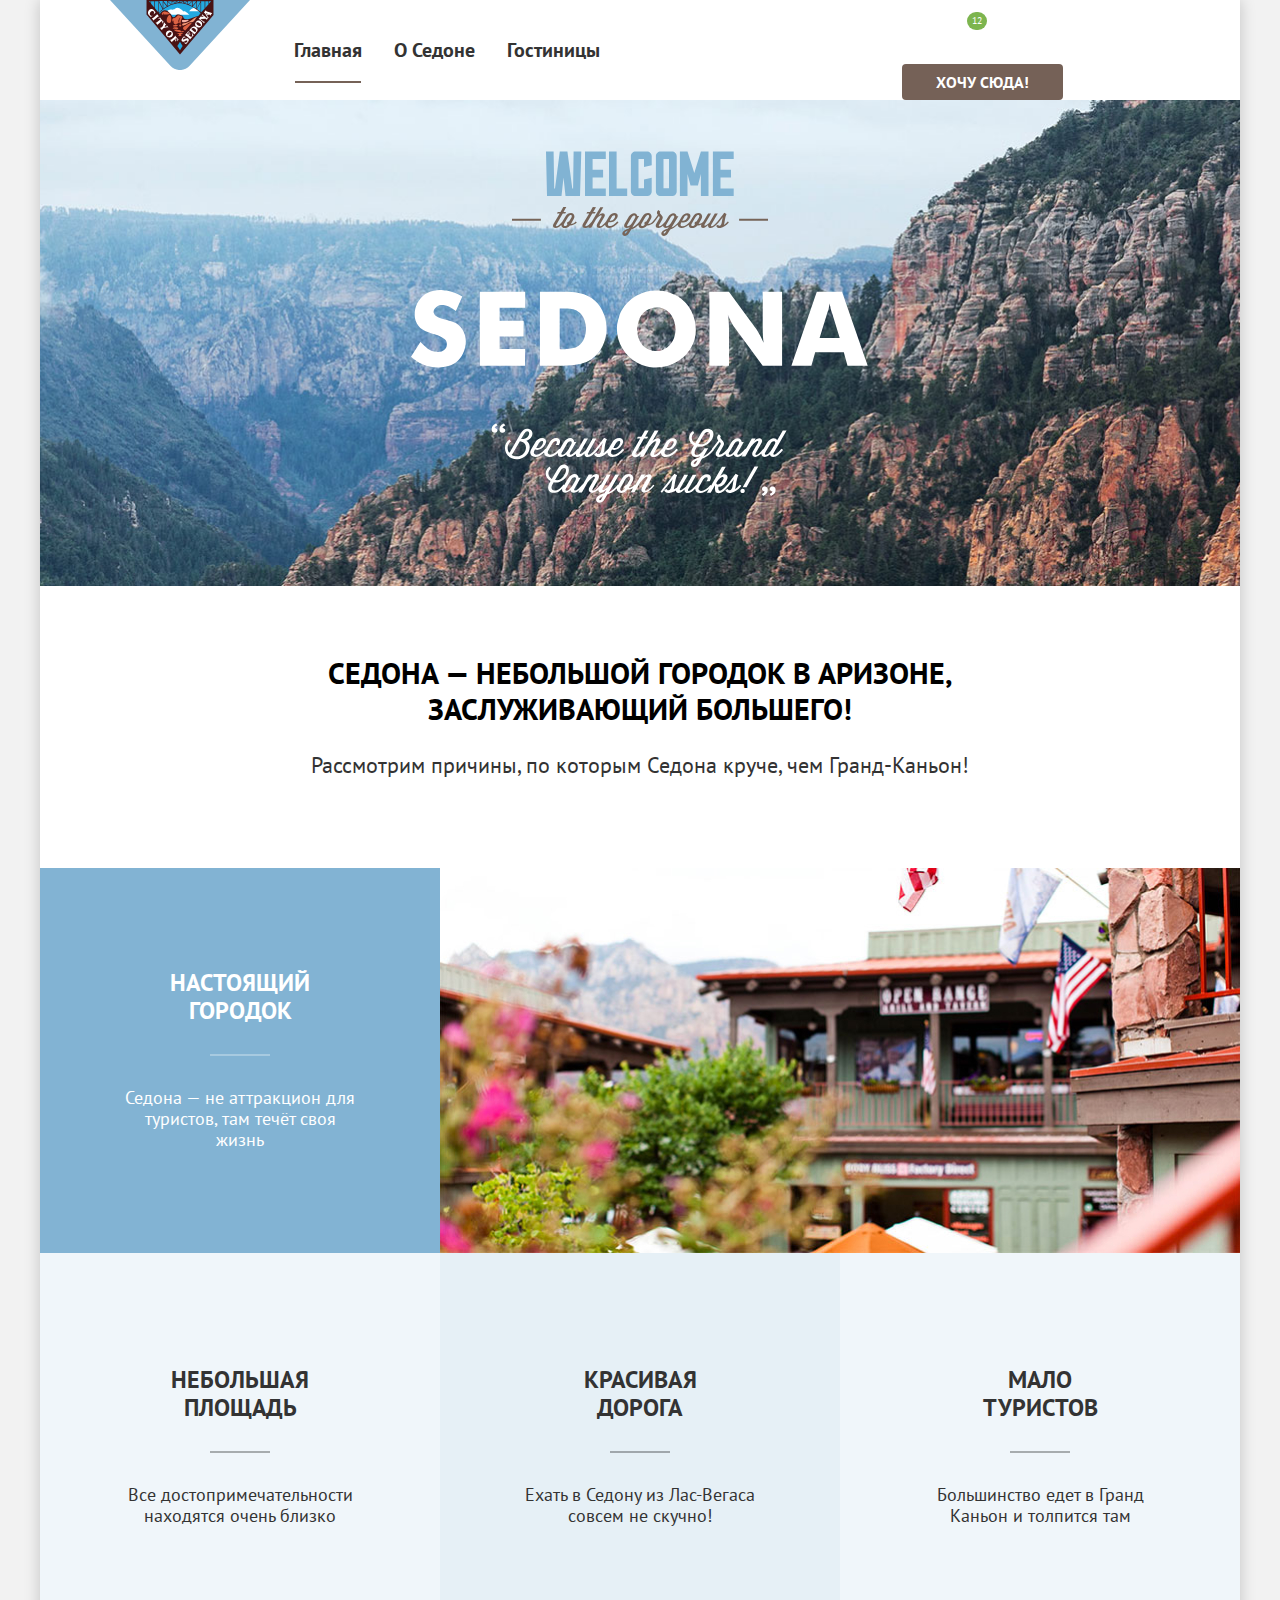
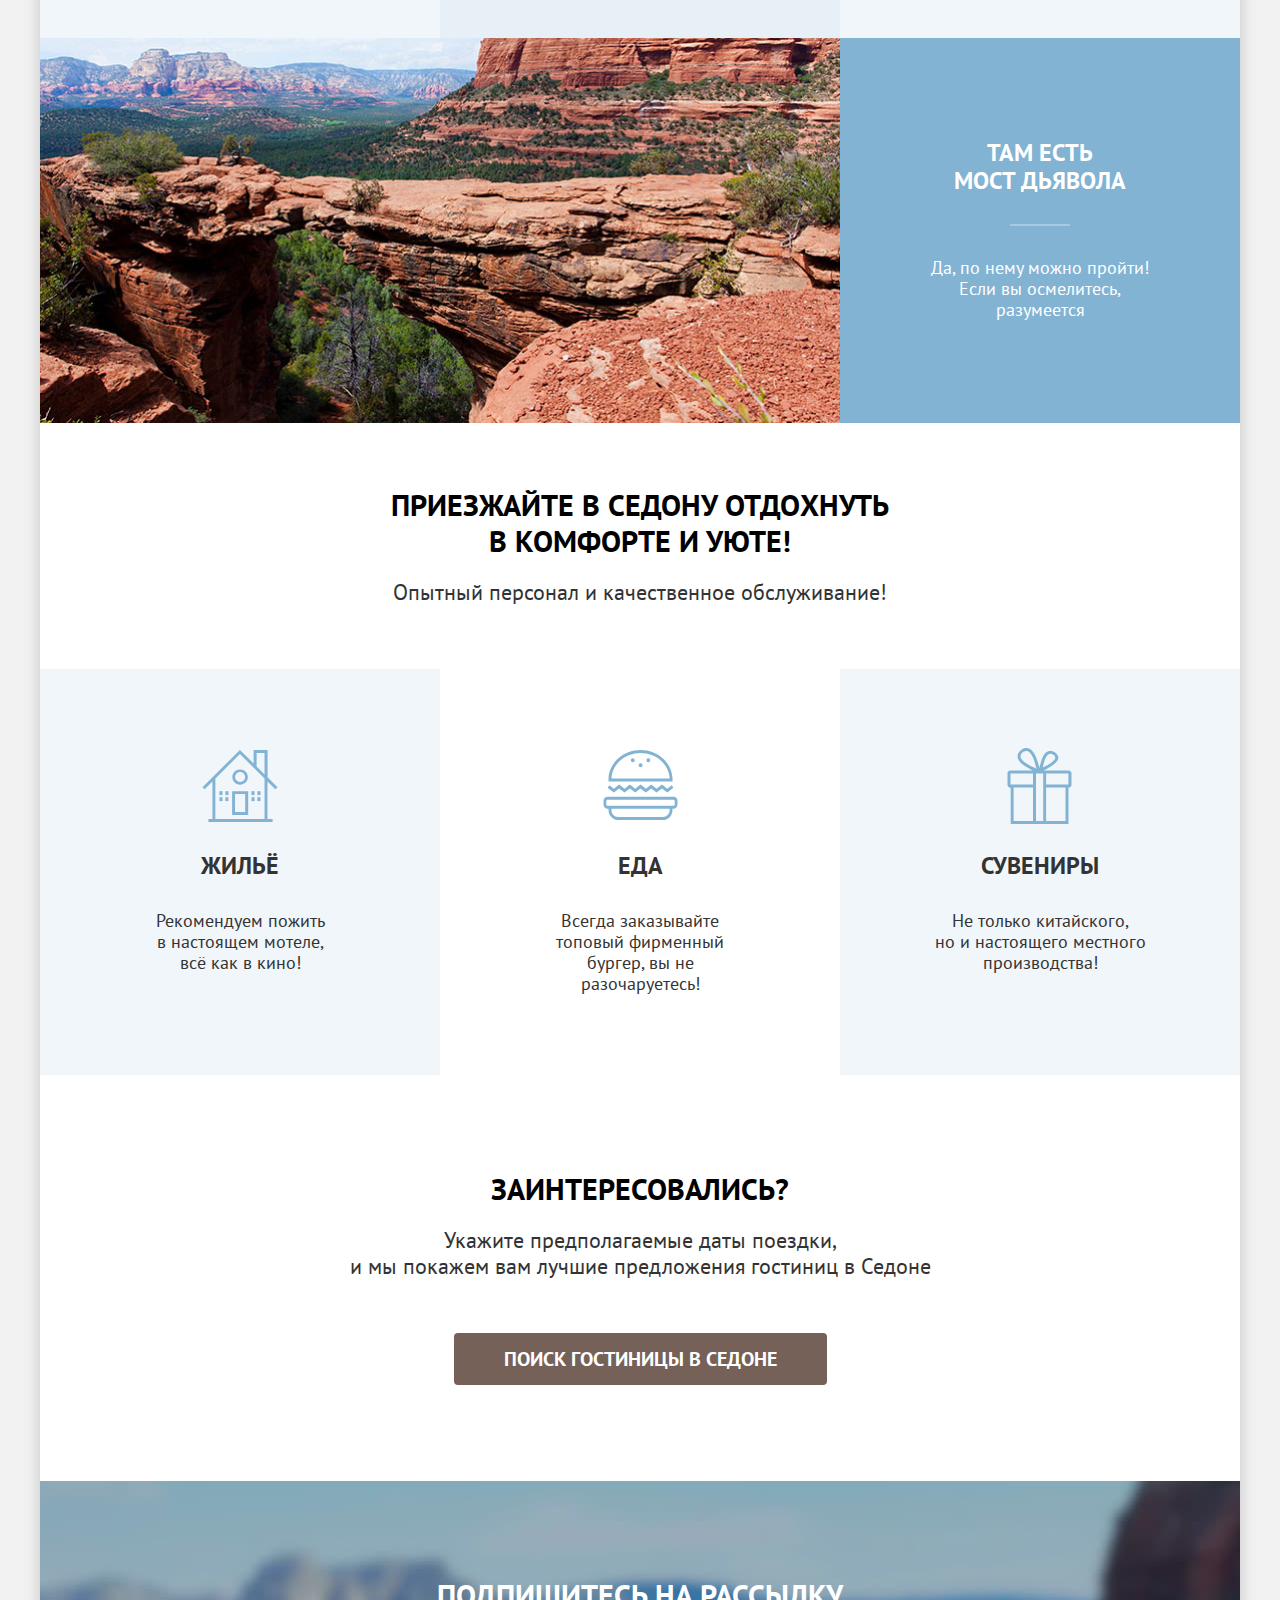
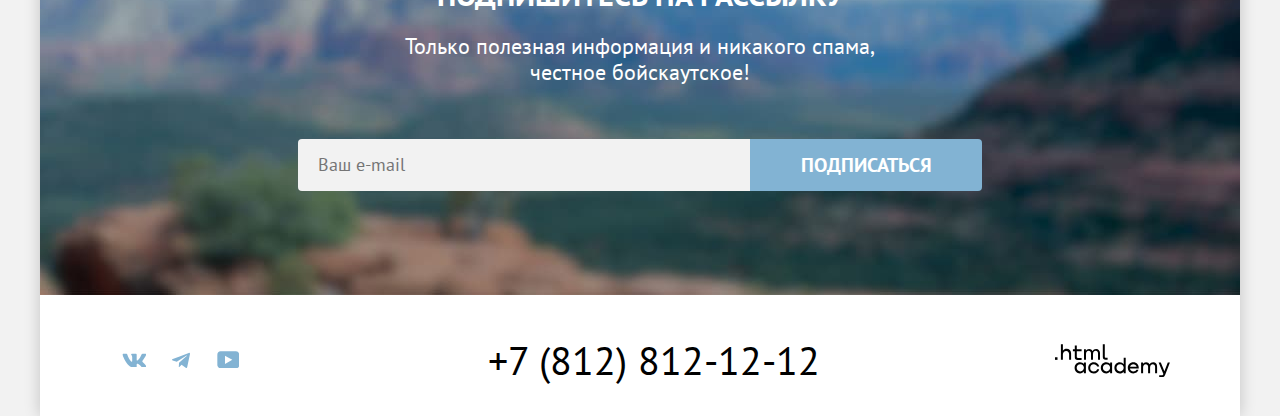
==== commit de322a84: "decoration elements for main page and pixel perfect for it" ====
--- a/index.html
+++ b/index.html
@@ -27,12 +27,12 @@
           </ul>
           <ul class="navigation-user modified-ul">
             <li class="navigation-user-item">
-              <a class="navigation-user-link" href="#">
+              <a class="navigation-user-link link-search" href="#">
                 <span class="visually-hidden">Поиск</span>
               </a>
             </li>
             <li class="navigation-user-item">
-              <a class="navigation-user-link" href="#">
+              <a class="navigation-user-link link-fav" href="#">
                 <span class="visually-hidden">Избранное</span>
                 <span class="fav-count">12</span>
               </a>
@@ -58,7 +58,7 @@
             <ul class="reasons-list modified-ul">
               <li class="reasons-item-block reasons-town">
                 <div class="reasons-description-wrapper">
-                  <h3 class="reasons-item-title">Настоящий городок</h3>
+                  <h3 class="reasons-item-title white-item-title">Настоящий городок</h3>
                   <p class="reasons-item-description">Седона — не аттракцион для туристов, там течёт своя жизнь</p>
                 </div>
                 <div class="reasons-image-wrapper">
@@ -79,7 +79,7 @@
               </li>
               <li class="reasons-item-block reasons-bridge">
                 <div class="reasons-description-wrapper">
-                  <h3 class="reasons-item-title">Там есть мост дьявола</h3>
+                  <h3 class="reasons-item-title white-item-title">Там есть мост дьявола</h3>
                   <p class="reasons-item-description">Да, по нему можно пройти! Если вы осмелитесь, разумеется</p>
                 </div>
                 <div class="reasons-image-wrapper">
@@ -96,16 +96,16 @@
             </div>
             <ul class="services-list modified-ul">
               <li class="services-item item-housing">
-                <h3 class="services-item-title">Жильё</h3>
-                <p class="services-item-description">Рекомендуем пожить в настоящем мотеле, всё как в кино!</p>
+                <h3 class="services-item-title title-housing">Жильё</h3>
+                <p class="services-item-description housing-description">Рекомендуем пожить в настоящем мотеле, всё как в кино!</p>
               </li>
               <li class="services-item item-food">
-                <h3 class="services-item-title">Еда</h3>
-                <p class="services-item-description">Всегда заказывайте топовый фирменный бургер, вы не разочаруетесь!</p>
+                <h3 class="services-item-title title-food">Еда</h3>
+                <p class="services-item-description">Всегда заказывайте <br> топовый фирменный бургер, вы не разочаруетесь!</p>
               </li>
               <li class="services-item item-souvenir">
-                <h3 class="services-item-title">Сувениры</h3>
-                <p class="services-item-description">Не только китайского, но и настоящего местного производства!</p>
+                <h3 class="services-item-title title-souvenir">Сувениры</h3>
+                <p class="services-item-description">Не только китайского, <br> но и настоящего местного производства!</p>
               </li>
             </ul>
           </section>
--- a/styles/styles.css
+++ b/styles/styles.css
@@ -67,21 +67,20 @@
 }
 
 .logo-link {
-  display: block;
+  position: absolute;
 }
 
 .navigation-list, .navigation-user {
   display: flex;
   flex-wrap: wrap;
   align-items: center;
-  justify-content: space-between;
   margin: 0;
   padding: 0;
 }
 
 .navigation-list {
-  width: 339px;
-  margin-left: 30px;
+  width: 340px;
+  margin-left: 168px;
 }
 
 .navigation-user {
@@ -103,7 +102,43 @@
   padding: 20px 16px;
 }
 
+.navigation-link-current {
+  position: relative;
+}
+
+.navigation-link-current::after {
+  position: absolute;
+  left: 17px;
+  bottom: -1px;
+  width: calc(100% - 34px);
+  border-bottom: 2px solid #756257;
+  content: "";
+}
+
+.link-search {
+  background-image: url("../img/search.svg");
+  background-repeat: no-repeat;
+  background-position: center center;
+  height: 20px;
+  width: 20px;
+  padding: 22px 12px;
+}
+
+.link-fav {
+  background-image: url("../img/heart.svg");
+  background-repeat: no-repeat;
+  background-position: center center;
+  height: 20px;
+  width: 20px;
+  margin-right: 20px;
+  padding: 22px 12px;
+}
+
 .fav-count {
+  display: block;
+  position: relative;
+  bottom: 10px;
+  left: 9px;
   background-color: #7DB54F;
   border-radius: 10px;
   color: #ffffff;
@@ -111,6 +146,11 @@
   font-weight: 400;
   font-size: 10px;
   line-height: 10px;
+  padding: 4px;
+  box-sizing: border-box;
+  max-width: 25px;
+  max-height: 25px;
+
 }
 
 .button {
@@ -123,6 +163,7 @@
   line-height: 20px;
   color: #ffffff;
   padding: 8px 34px;
+  text-decoration: none;
 }
 
 /* Main page */
@@ -131,12 +172,13 @@
 }
 
 .welcome {
+  padding-top: 51px;
+  padding-bottom: 83px;
   background-color:#8d909a;
-  background-image: url("../img/main/index-background.jpg");
-  background-size: 100% auto;
-  background-repeat: no-repeat;
-  padding-top: 50px;
-  padding-bottom: 50px;
+  background-image: url("../img/main/vector.svg"), url("../img/main/index-background.jpg");
+  background-position: center bottom, center;
+  background-size:  100% auto, cover;
+  background-repeat: no-repeat, no-repeat;
 }
 
 .welcome-img {
@@ -149,9 +191,12 @@
   flex-direction: column;
   justify-content: center;
   align-items: center;
-  padding: 69px 0;
   margin: 0 auto;
   width: 700px;
+}
+
+.reasons-header {
+  padding: 69px 0 90px;
 }
 
 .reasons-title, .services-title, .search-title {
@@ -198,8 +243,23 @@
   line-height: 28px;
   text-transform: uppercase;
   text-align: center;
-  width: 175px;
-  margin: 0 auto;
+  width: 172px;
+  margin: 0 auto;
+  position: relative;
+}
+
+.reasons-item-title::after {
+  position: absolute;
+  content: "";
+  height: 2px;
+  width: 60px;
+  border-bottom: 2px solid rgba(0, 0, 0, 0.3);
+  bottom: -31px;
+  right: 56px;
+}
+
+.white-item-title::after {
+  border-bottom: 2px solid rgba(255, 255, 255, 0.3);
 }
 
 .reasons-description, .services-description, .search-description {
@@ -255,6 +315,11 @@
   margin-top: 30px;
 }
 
+.housing-description {
+  padding: 0 25px;
+  box-sizing: border-box;
+}
+
 .services-header {
   padding: 64px 0;
   width: 505px;
@@ -263,6 +328,31 @@
 .services-item {
   background-color: rgba(131, 179, 211, 0.12);
   padding: 81px 85px;
+}
+
+.services-item-title {
+  padding-top: 102px;
+}
+
+.services-item-title::before {
+  position: absolute;
+  top: 0;
+}
+
+.title-housing::before {
+  content: url("../img/main/housing.svg");
+  left: 48px;
+}
+
+.title-food::before {
+  content: url("../img/main/food.svg");
+  left: 49px;
+}
+
+.title-souvenir::before {
+  content: url("../img/main/souvenir.svg");
+  left: 53px;
+  top: -2px;
 }
 
 .item-food {
@@ -285,6 +375,7 @@
   text-decoration: none;
   padding-left: 50px;
   padding-right: 50px;
+  display: inline-block;
 }
 
 /* Footer */
@@ -456,7 +547,10 @@
 
 .filter-buttons {
   max-width: 191px;
-  margin-left: 0;
+  margin: 56px 0 0;
+  padding: 0;
+  box-sizing: border-box;
+  border: none;
 }
 
 .facilities-title, .housing-type-title, .price-title {
@@ -497,10 +591,19 @@
 
 .button-add {
   background-color: #82B3D3;
+  padding-left: 50px;
+  padding-right: 50px;
+  border: none;
+  margin-bottom: 32px;
+  cursor: pointer;
 }
 
 .button-reset {
+  padding-left: 57.5px;
+  padding-right: 57.5px;
+  border: none;
   background-color: transparent;
+  cursor: pointer;
 }
 
 /* Catalog list */
@@ -550,21 +653,23 @@
   margin-left: auto;
 }
 
-.housing-items-wrapper {
-  margin: 0 auto;
-}
-
 .housing-list-items {
-  margin: 0;
-  padding: 0;
+  margin: 0 auto;
+  padding: 0;
+  display: grid;
+  grid-template-columns: 340px 340px 340px;
+  gap: 18px;
 }
 
 .housing-item {
+  /* 340 + 2px for border */
+  width: 342px;
+  padding: 20px;
+  display: flex;
+  flex-direction: column;
   border: 1px solid #e6e6e6;
   border-radius: 4px;
   box-sizing: border-box;
-  width: 340px;
-  padding: 20px;
 }
 
 .item-link {
@@ -576,17 +681,61 @@
   display: block;
 }
 
+.item-image {
+  display: block;
+  object-fit: contain;
+}
+
+.item-title {
+  margin-top: 16px;
+  margin-bottom: 0;
+  text-align: left;
+  font-size: inherit;
+}
+
 .item-type-price {
   display: flex;
   justify-content: space-between;
+  margin-top: 16px;
+}
+
+.item-buttons {
+  display: flex;
+  justify-content: space-between;
+  align-items: center;
+  flex-wrap: wrap;
+  box-sizing: border-box;
+  margin-top: 16px;
+}
+
+.button-more {
+  display: inline-block;
+  max-width: 140px;
+  margin-right: 20px;
+  padding-left: 26px;
+  padding-right: 26px;
 }
 
 .button-favorite {
   background-color: #82B3D3;
+  display: inline-block;
+  max-width: 140px;
+  padding-left: 20px;
+  padding-right: 20px;
 }
 
 .button-selected {
   background-color: #7DB54F;
+  padding-left: 18px;
+  padding-right: 18px;
+}
+
+.item-grades {
+  display: flex;
+  justify-content: space-between;
+  align-items: center;
+  flex-wrap: wrap;
+  margin-top: 16px;
 }
 
 .item-grade {
@@ -597,6 +746,11 @@
   line-height: 20px;
   text-align: center;
   text-transform: uppercase;
+  padding: 9px 22px 8px 23px;
+}
+
+.pagination {
+  margin-top: 80px;
 }
 
 .pagination-list {
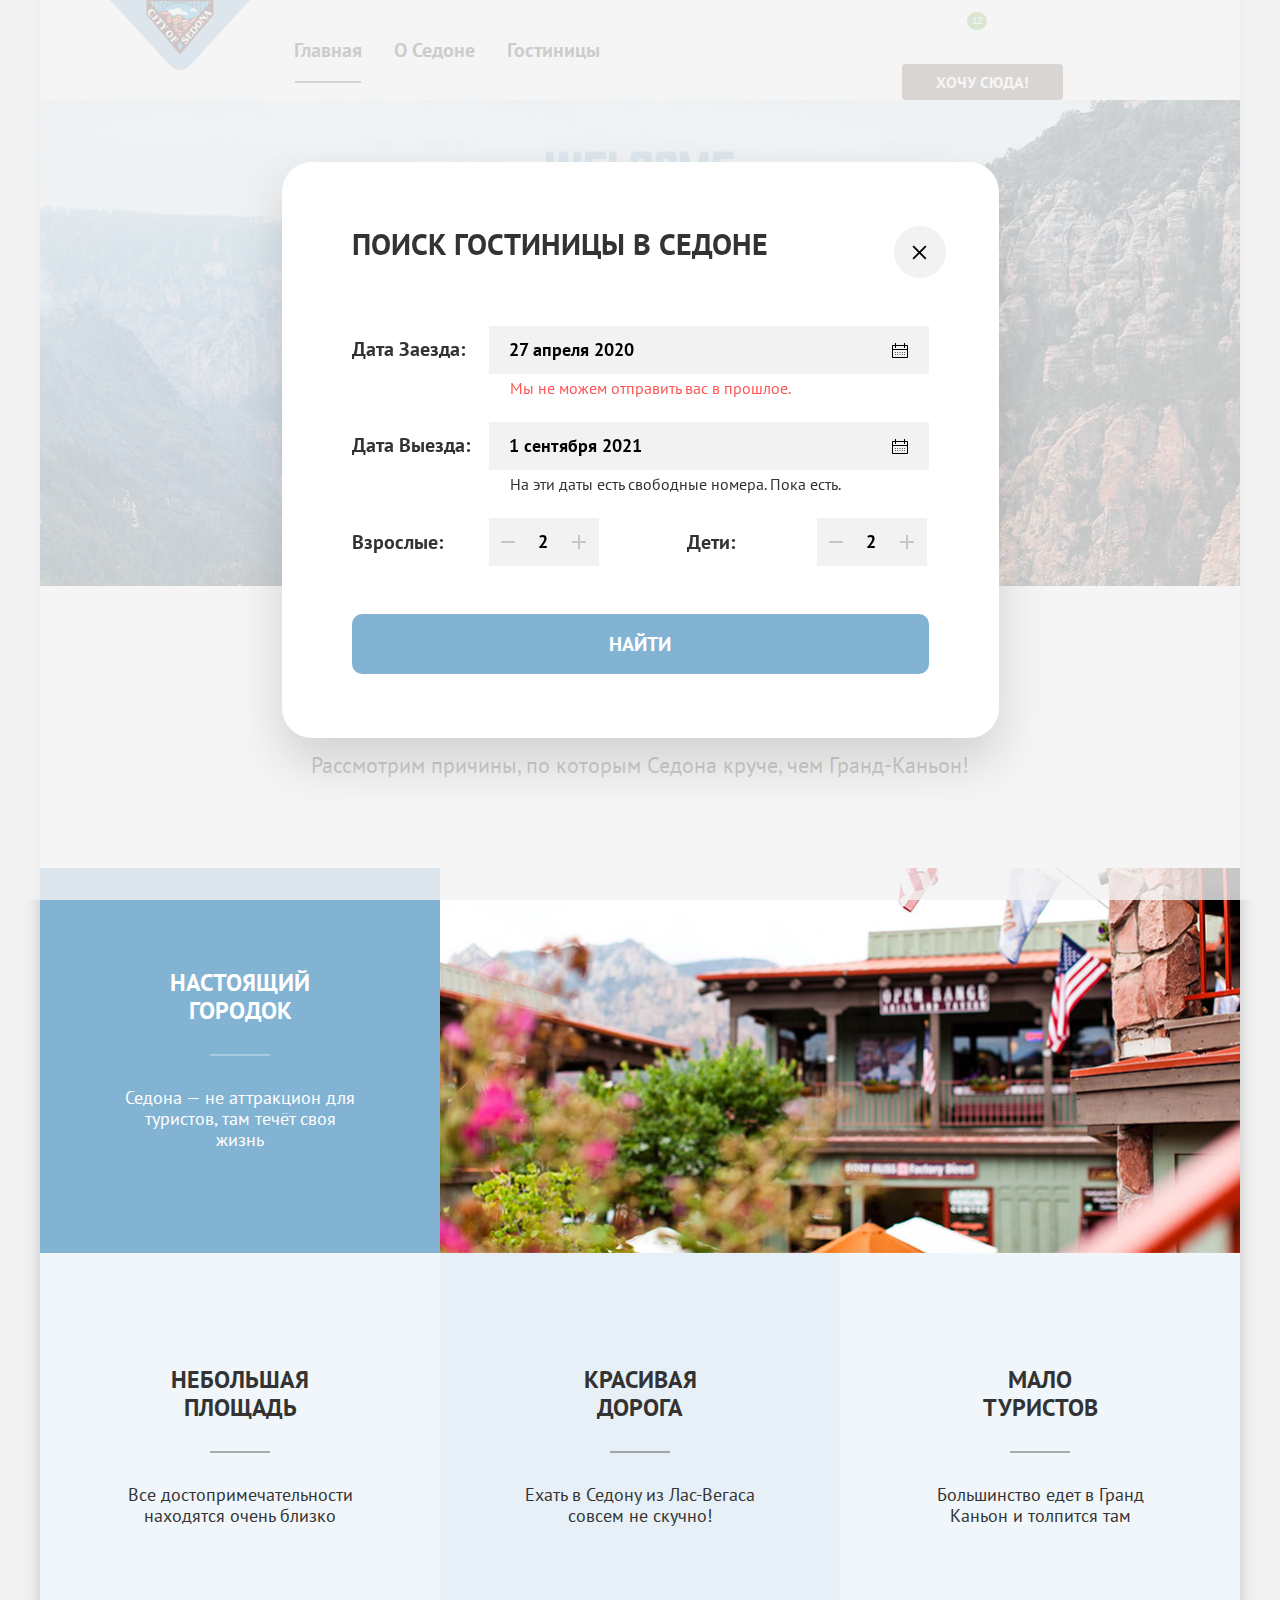
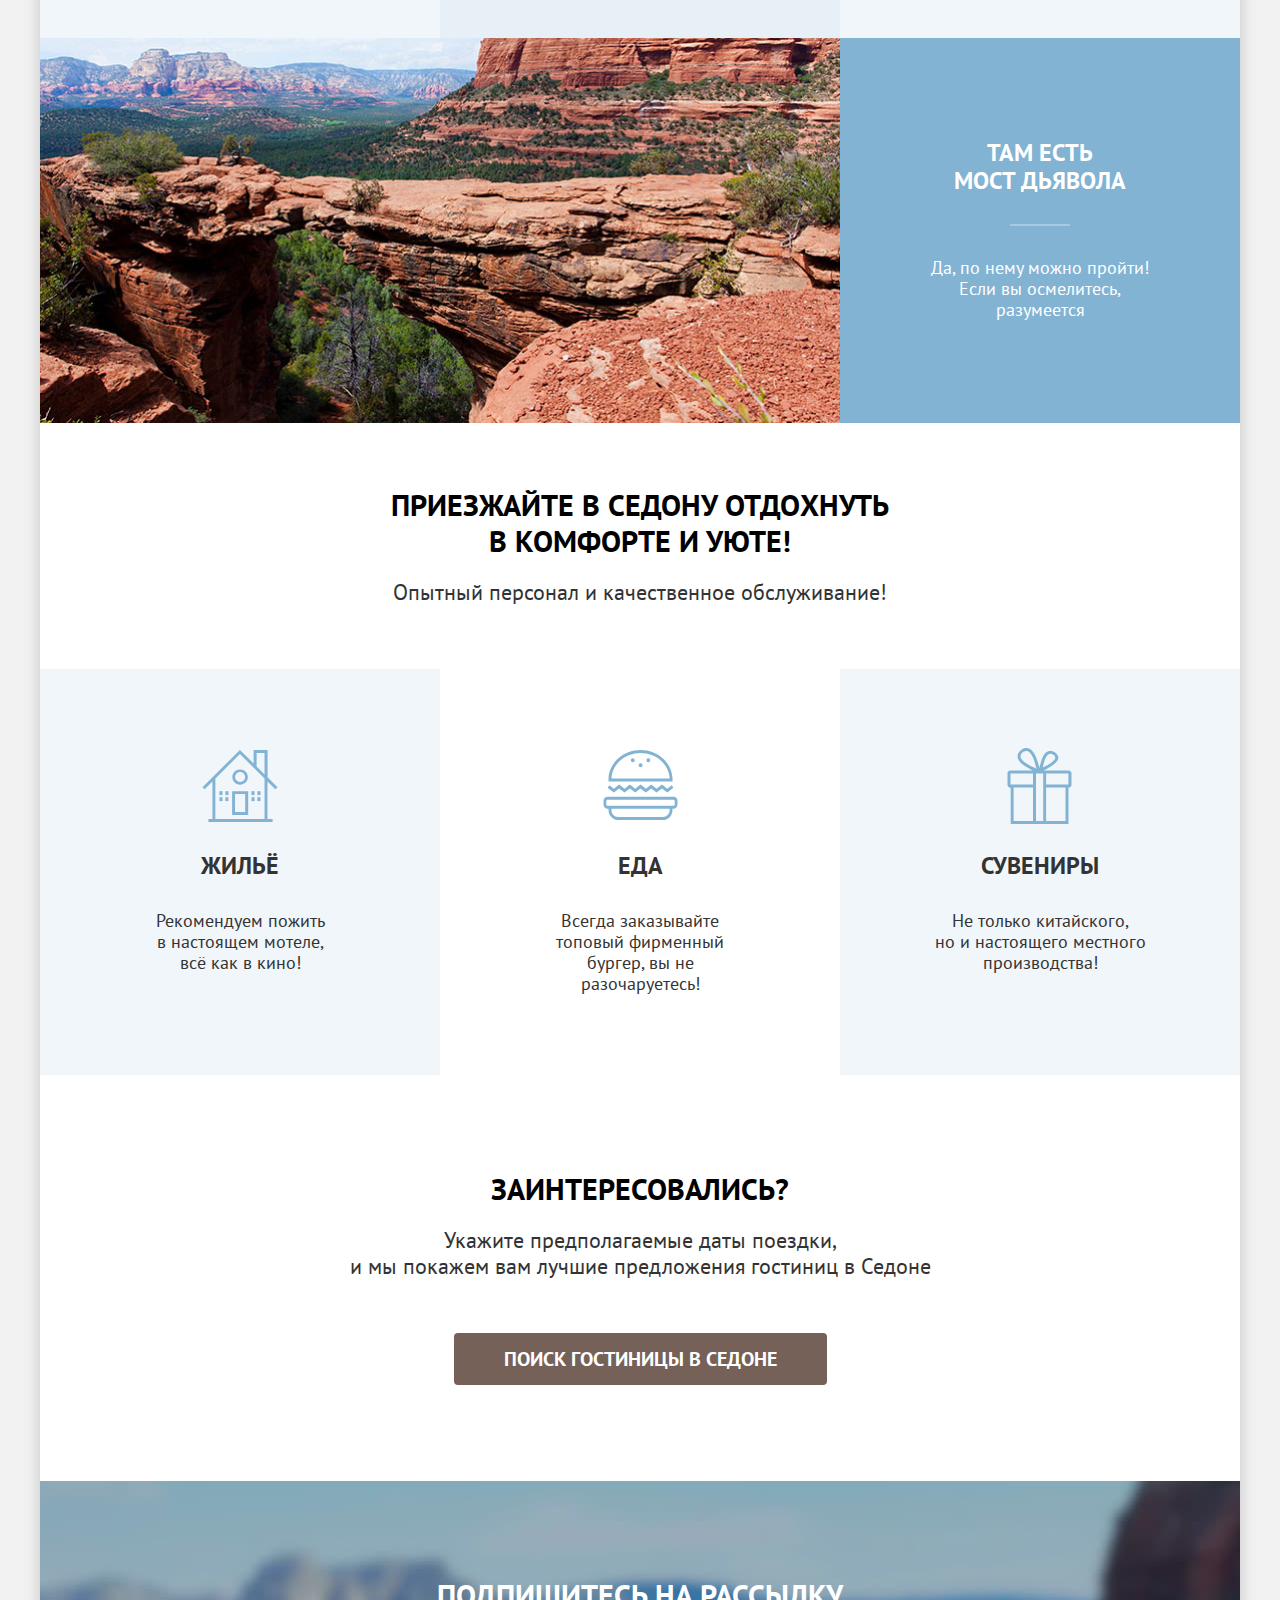
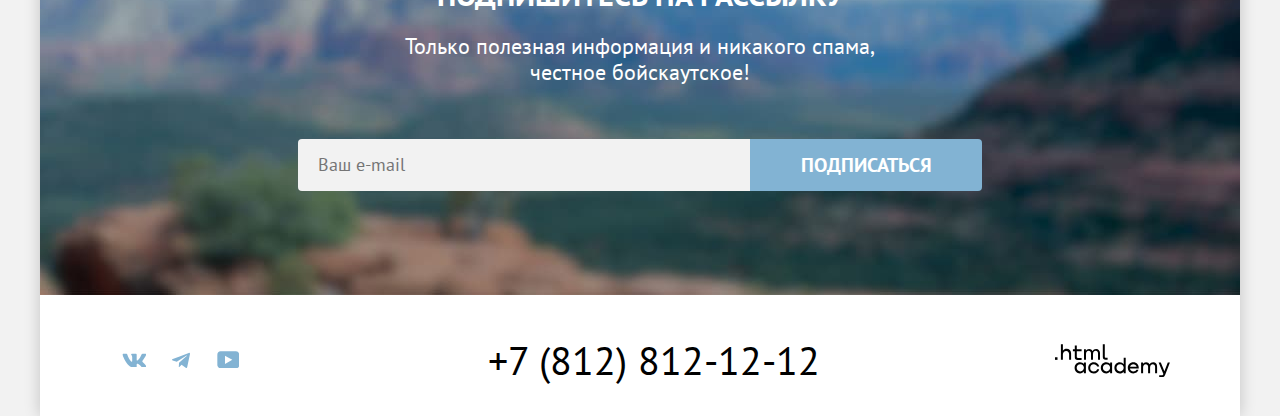
==== commit af2e0570: "add modal window without decorative elements" ====
--- a/index.html
+++ b/index.html
@@ -4,7 +4,9 @@
   <head>
     <meta charset="utf-8">
     <title>HTML Academy: Седона</title>
+    <link rel="icon" type="image/png" sizes="32x32" href="img/favicon.png">
     <link rel="stylesheet" href="styles/styles.css"/>
+    <script src="scripts/script.js"></script>
   </head>
 
   <body>
@@ -28,12 +30,12 @@
           <ul class="navigation-user modified-ul">
             <li class="navigation-user-item">
               <a class="navigation-user-link link-search" href="#">
-                <span class="visually-hidden">Поиск</span>
+                <span class="visually-hidden">Поиск.</span>
               </a>
             </li>
             <li class="navigation-user-item">
               <a class="navigation-user-link link-fav" href="#">
-                <span class="visually-hidden">Избранное</span>
+                <span class="visually-hidden">Избранное.</span>
                 <span class="fav-count">12</span>
               </a>
             </li>
@@ -113,7 +115,7 @@
           <section class="search">
             <h2 class="search-title">Заинтересовались?</h2>
             <p class="search-description">Укажите предполагаемые даты поездки,<br>и мы покажем вам лучшие предложения гостиниц в Седоне</p>
-            <a class="button search-link" href="#">Поиск гостиницы в Седоне</a>
+            <a class="button search-link" href="#" onclick="openModal()">Поиск гостиницы в Седоне</a>
           </section>
       </main>
 
@@ -128,32 +130,32 @@
           </section>
 
           <section class="footer-social">
-            <h2 class="visually-hidden">Ищите нас в социальных сетях</h2>
+            <h2 class="visually-hidden">Ищите нас в социальных сетях.</h2>
             <ul class="footer-social-list modified-ul">
               <li class="footer-social-item-vk">
                 <a class="social-button" href="https://vk.com/htmlacademy">
-                  <svg width="24" height="14" viewBox="0 0 24 14" fill="none" role="img" aria-label="VK" xmlns="http://www.w3.org/2000/svg">
+                  <svg class="social-icon" width="24" height="14" viewBox="0 0 24 14" fill="none" role="img" aria-label="VK" xmlns="http://www.w3.org/2000/svg">
                     <path fill-rule="evenodd" clip-rule="evenodd"
                       d="M24.1164 1.80445C24.2824 1.25845 24.1164 0.856445 23.3214 0.856445H20.6964C20.0284 0.856445 19.7204 1.20345 19.5534 1.58645C19.5534 1.58645 18.2184 4.78245 16.3274 6.85845C15.7154 7.46045 15.4374 7.65145 15.1034 7.65145C14.9364 7.65145 14.6854 7.46045 14.6854 6.91345V1.80445C14.6854 1.14845 14.5014 0.856445 13.9454 0.856445H9.81738C9.40038 0.856445 9.14938 1.16045 9.14938 1.44945C9.14938 2.07045 10.0954 2.21445 10.1924 3.96245V7.76045C10.1924 8.59345 10.0394 8.74444 9.70538 8.74444C8.81538 8.74444 6.65038 5.53345 5.36538 1.85945C5.11638 1.14445 4.86438 0.856445 4.19338 0.856445H1.56638C0.816382 0.856445 0.666382 1.20345 0.666382 1.58645C0.666382 2.26845 1.55638 5.65645 4.81138 10.1374C6.98138 13.1974 10.0364 14.8564 12.8194 14.8564C14.4884 14.8564 14.6944 14.4884 14.6944 13.8534V11.5404C14.6944 10.8034 14.8524 10.6564 15.3814 10.6564C15.7714 10.6564 16.4384 10.8484 17.9964 12.3234C19.7764 14.0724 20.0694 14.8564 21.0714 14.8564H23.6964C24.4464 14.8564 24.8224 14.4884 24.6064 13.7604C24.3684 13.0364 23.5184 11.9854 22.3914 10.7384C21.7794 10.0284 20.8614 9.26345 20.5824 8.88045C20.1934 8.38945 20.3044 8.17044 20.5824 7.73345C20.5824 7.73345 23.7824 3.30745 24.1154 1.80445H24.1164Z"
-                      fill="#83B3D3" />
+                    />
                   </svg>
                 </a>
               </li>
               <li class="footer-social-item-telegram">
                 <a class="social-button" href="https://t.me/htmlacademy">
-                  <svg width="18" height="16" viewBox="0 0 18 16" fill="none" role="img" aria-label="Telegram" xmlns="http://www.w3.org/2000/svg">
+                  <svg class="social-icon" width="18" height="16" viewBox="0 0 18 16" fill="none" role="img" aria-label="Telegram" xmlns="http://www.w3.org/2000/svg">
                     <path
                       d="M16.785 0.955705L0.840489 7.1042C-0.247661 7.54126 -0.241365 8.14828 0.640845 8.41897L4.73445 9.69597L14.2058 3.72014C14.6537 3.44766 15.0629 3.59424 14.7265 3.89281L7.05283 10.8183H7.05103L7.05283 10.8192L6.77045 15.0387C7.18413 15.0387 7.36669 14.8489 7.59871 14.625L9.58705 12.6915L13.7229 15.7464C14.4855 16.1664 15.0332 15.9506 15.2229 15.0405L17.9379 2.2453C18.2158 1.13107 17.5126 0.626562 16.785 0.955705Z"
-                      fill="#83B3D3" />
+                    />
                   </svg>
                 </a>
               </li>
               <li class="footer-social-item-youtube">
                 <a class="social-button" href="https://www.youtube.com/user/htmlacademyru">
-                  <svg width="22" height="17" viewBox="0 0 22 17" fill="none" role="img" aria-label="YouTube" xmlns="http://www.w3.org/2000/svg">
+                  <svg class="social-icon" width="22" height="17" viewBox="0 0 22 17" fill="none" role="img" aria-label="YouTube" xmlns="http://www.w3.org/2000/svg">
                     <path
                       d="M18.9402 0.356445H3.50738C1.64668 0.356445 0.333252 1.9502 0.333252 3.75645V13.8502C0.333252 15.7627 1.64668 17.3564 3.50738 17.3564H19.1591C20.8009 17.3564 22.3333 15.7627 22.3333 13.9564V3.75645C22.1143 1.9502 20.8009 0.356445 18.9402 0.356445ZM7.99494 12.8939V4.81894L15.3283 8.85645L7.99494 12.8939Z"
-                      fill="#83B3D3" />
+                    />
                   </svg>
                 </a>
               </li>
@@ -161,25 +163,77 @@
 
             <a class="footer-company-phone" href="tel:+78128121212">+7 (812) 812-12-12</a>
             <a class="footer-company-link" href="https://htmlacademy.ru/">
-              <svg width="115" height="33" viewBox="0 0 115 33" fill="none" role="img" aria-label="Ссылка на сайт компании" xmlns="http://www.w3.org/2000/svg">
-                <path d="M0 13.2564V15.8564H2.5V13.2564H0Z" fill="black"/>
-                <path d="M11.6 4.85645C10 4.85645 8.8 5.55645 8 6.55645H7.9V0.356445H5.9V15.8564H7.9V10.5564C7.9 8.45645 9.2 6.95645 11.2 6.95645C13 6.95645 14.1 8.35645 14.1 10.1564V15.8564H16.1V9.75644C16.2 6.75644 14.3 4.85645 11.6 4.85645Z" fill="black"/>
-                <path d="M26.6 5.15645H21.8V1.45645H19.8V5.25645H17.9V7.25645H19.8V13.2564C19.8 14.9564 20.8 15.9564 22.5 15.9564H26.6V13.9564H22.9C22.2 13.9564 21.8 13.5564 21.8 12.8564V7.15645H26.6V5.15645Z" fill="black"/>
-                <path d="M41.1 4.95645C39.5 4.95645 38.2 5.75644 37.6 7.05645H37.5C36.9 5.85645 35.7 4.95645 34.1 4.95645C32.7 4.95645 31.6 5.75645 31 6.75645H30.9V5.15645H29V15.7564H31V10.3564C31 8.35645 32 6.85645 33.6 6.85645C35.1 6.85645 36 7.85645 36 9.45645V15.7564H38V10.1564C38 7.75645 39.4 6.85645 40.6 6.85645C42.1 6.85645 43 7.85645 43 9.45645V15.7564H45V9.25644C45.1 6.75644 43.6 4.95645 41.1 4.95645Z" fill="black"/>
-                <path d="M47.8 13.0564C47.8 14.7564 48.8 15.7564 50.6 15.7564H52.6V13.7564H50.9C50.2 13.7564 49.8 13.3564 49.8 12.6564V0.356445H47.8V13.0564Z" fill="black"/>
-                <path d="M28.9 20.0564C28 18.9564 26.7 18.2564 25 18.2564C21.9 18.2564 19.6 20.5564 19.6 23.8564C19.6 27.1564 21.9 29.4564 25 29.4564C26.8 29.4564 28 28.6564 28.8 27.5564H28.9V29.1564H30.9V18.5564H28.9V20.0564ZM25.3 27.4564C23.1 27.4564 21.7 25.8564 21.7 23.8564C21.7 21.8564 23.1 20.2564 25.3 20.2564C27.5 20.2564 28.9 21.8564 28.9 23.8564C28.9 25.7564 27.5 27.4564 25.3 27.4564Z" fill="black"/>
-                <path d="M44.2 22.3564C43.7 19.9564 41.6 18.2564 38.8 18.2564C35.4 18.2564 33.2 20.7564 33.2 23.8564C33.2 26.9564 35.4 29.4564 38.8 29.4564C41.6 29.4564 43.7 27.6564 44.2 25.2564H42.1C41.7 26.5564 40.4 27.5564 38.8 27.5564C36.6 27.5564 35.2 25.9564 35.2 23.9564C35.2 21.9564 36.6 20.3564 38.8 20.3564C40.4 20.3564 41.6 21.3564 42.1 22.5564H44.2V22.3564Z" fill="black"/>
-                <path d="M55.1 20.0564C54.2 18.9564 52.9 18.2564 51.2 18.2564C48.1 18.2564 45.8 20.5564 45.8 23.8564C45.8 27.1564 48.1 29.4564 51.2 29.4564C53 29.4564 54.2 28.6564 55 27.5564H55.1V29.1564H57.1V18.5564H55.1V20.0564ZM51.5 27.4564C49.3 27.4564 47.9 25.8564 47.9 23.8564C47.9 21.8564 49.3 20.2564 51.5 20.2564C53.7 20.2564 55.1 21.8564 55.1 23.8564C55.1 25.7564 53.6 27.4564 51.5 27.4564Z" fill="black"/>
-                <path d="M68.7 20.1564C67.8 19.0564 66.5 18.2564 64.8 18.2564C61.7 18.2564 59.4 20.5564 59.4 23.8564C59.4 27.1564 61.6 29.4564 64.8 29.4564C66.5 29.4564 67.8 28.6564 68.6 27.6564H68.7V29.1564H70.7V13.7564H68.7V20.1564ZM65.1 27.4564C62.9 27.4564 61.5 25.8564 61.5 23.8564C61.5 21.8564 62.9 20.2564 65.1 20.2564C67.3 20.2564 68.7 21.8564 68.7 23.8564C68.6 25.8564 67.2 27.4564 65.1 27.4564Z" fill="black"/>
-                <path d="M78.3 18.2564C75 18.2564 72.8 20.7564 72.8 23.8564C72.8 26.8564 74.9 29.4564 78.3 29.4564C80.8 29.4564 82.8 28.1564 83.5 25.8564H81.4C80.9 26.8564 79.8 27.4564 78.4 27.4564C76.5 27.4564 75.1 26.1564 75 24.5564H83.8C84 20.9564 81.8 18.2564 78.3 18.2564ZM78.3 20.1564C80 20.1564 81.3 21.1564 81.6 22.7564H75.1C75.4 21.2564 76.6 20.1564 78.3 20.1564Z" fill="black"/>
-                <path d="M98.2 18.2564C96.6 18.2564 95.3 19.0564 94.6 20.2564H94.5C93.9 19.0564 92.7 18.2564 91.1 18.2564C89.7 18.2564 88.6 18.9564 88 20.0564V18.5564H86.1V29.1564H88.1V23.7564C88.1 21.7564 89.1 20.3564 90.7 20.2564C92.2 20.2564 93.1 21.2564 93.1 22.8564V29.1564H95.1V23.5564C95.1 21.1564 96.5 20.2564 97.7 20.2564C99.2 20.2564 100.1 21.2564 100.1 22.8564V29.1564H102.1V22.6564C102.2 20.0564 100.7 18.2564 98.2 18.2564Z" fill="black"/>
-                <path d="M109.4 27.3564L105.8 18.4564H103.6L108.4 30.0564C108.1 30.9564 107.7 31.2564 106.7 31.2564H104.2V33.2564H106.7C108.5 33.2564 109.5 32.4564 110.2 30.6564L114.9 18.4564H112.8L109.4 27.3564Z" fill="black"/>
+              <svg class="company-icon" width="115" height="33" viewBox="0 0 115 33" role="img" aria-label="Ссылка на сайт компании" xmlns="http://www.w3.org/2000/svg">
+                <path d="M0 13.2564V15.8564H2.5V13.2564H0Z"/>
+                <path d="M11.6 4.85645C10 4.85645 8.8 5.55645 8 6.55645H7.9V0.356445H5.9V15.8564H7.9V10.5564C7.9 8.45645 9.2 6.95645 11.2 6.95645C13 6.95645 14.1 8.35645 14.1 10.1564V15.8564H16.1V9.75644C16.2 6.75644 14.3 4.85645 11.6 4.85645Z"/>
+                <path d="M26.6 5.15645H21.8V1.45645H19.8V5.25645H17.9V7.25645H19.8V13.2564C19.8 14.9564 20.8 15.9564 22.5 15.9564H26.6V13.9564H22.9C22.2 13.9564 21.8 13.5564 21.8 12.8564V7.15645H26.6V5.15645Z"/>
+                <path d="M41.1 4.95645C39.5 4.95645 38.2 5.75644 37.6 7.05645H37.5C36.9 5.85645 35.7 4.95645 34.1 4.95645C32.7 4.95645 31.6 5.75645 31 6.75645H30.9V5.15645H29V15.7564H31V10.3564C31 8.35645 32 6.85645 33.6 6.85645C35.1 6.85645 36 7.85645 36 9.45645V15.7564H38V10.1564C38 7.75645 39.4 6.85645 40.6 6.85645C42.1 6.85645 43 7.85645 43 9.45645V15.7564H45V9.25644C45.1 6.75644 43.6 4.95645 41.1 4.95645Z"/>
+                <path d="M47.8 13.0564C47.8 14.7564 48.8 15.7564 50.6 15.7564H52.6V13.7564H50.9C50.2 13.7564 49.8 13.3564 49.8 12.6564V0.356445H47.8V13.0564Z"/>
+                <path d="M28.9 20.0564C28 18.9564 26.7 18.2564 25 18.2564C21.9 18.2564 19.6 20.5564 19.6 23.8564C19.6 27.1564 21.9 29.4564 25 29.4564C26.8 29.4564 28 28.6564 28.8 27.5564H28.9V29.1564H30.9V18.5564H28.9V20.0564ZM25.3 27.4564C23.1 27.4564 21.7 25.8564 21.7 23.8564C21.7 21.8564 23.1 20.2564 25.3 20.2564C27.5 20.2564 28.9 21.8564 28.9 23.8564C28.9 25.7564 27.5 27.4564 25.3 27.4564Z"/>
+                <path d="M44.2 22.3564C43.7 19.9564 41.6 18.2564 38.8 18.2564C35.4 18.2564 33.2 20.7564 33.2 23.8564C33.2 26.9564 35.4 29.4564 38.8 29.4564C41.6 29.4564 43.7 27.6564 44.2 25.2564H42.1C41.7 26.5564 40.4 27.5564 38.8 27.5564C36.6 27.5564 35.2 25.9564 35.2 23.9564C35.2 21.9564 36.6 20.3564 38.8 20.3564C40.4 20.3564 41.6 21.3564 42.1 22.5564H44.2V22.3564Z"/>
+                <path d="M55.1 20.0564C54.2 18.9564 52.9 18.2564 51.2 18.2564C48.1 18.2564 45.8 20.5564 45.8 23.8564C45.8 27.1564 48.1 29.4564 51.2 29.4564C53 29.4564 54.2 28.6564 55 27.5564H55.1V29.1564H57.1V18.5564H55.1V20.0564ZM51.5 27.4564C49.3 27.4564 47.9 25.8564 47.9 23.8564C47.9 21.8564 49.3 20.2564 51.5 20.2564C53.7 20.2564 55.1 21.8564 55.1 23.8564C55.1 25.7564 53.6 27.4564 51.5 27.4564Z"/>
+                <path d="M68.7 20.1564C67.8 19.0564 66.5 18.2564 64.8 18.2564C61.7 18.2564 59.4 20.5564 59.4 23.8564C59.4 27.1564 61.6 29.4564 64.8 29.4564C66.5 29.4564 67.8 28.6564 68.6 27.6564H68.7V29.1564H70.7V13.7564H68.7V20.1564ZM65.1 27.4564C62.9 27.4564 61.5 25.8564 61.5 23.8564C61.5 21.8564 62.9 20.2564 65.1 20.2564C67.3 20.2564 68.7 21.8564 68.7 23.8564C68.6 25.8564 67.2 27.4564 65.1 27.4564Z"/>
+                <path d="M78.3 18.2564C75 18.2564 72.8 20.7564 72.8 23.8564C72.8 26.8564 74.9 29.4564 78.3 29.4564C80.8 29.4564 82.8 28.1564 83.5 25.8564H81.4C80.9 26.8564 79.8 27.4564 78.4 27.4564C76.5 27.4564 75.1 26.1564 75 24.5564H83.8C84 20.9564 81.8 18.2564 78.3 18.2564ZM78.3 20.1564C80 20.1564 81.3 21.1564 81.6 22.7564H75.1C75.4 21.2564 76.6 20.1564 78.3 20.1564Z"/>
+                <path d="M98.2 18.2564C96.6 18.2564 95.3 19.0564 94.6 20.2564H94.5C93.9 19.0564 92.7 18.2564 91.1 18.2564C89.7 18.2564 88.6 18.9564 88 20.0564V18.5564H86.1V29.1564H88.1V23.7564C88.1 21.7564 89.1 20.3564 90.7 20.2564C92.2 20.2564 93.1 21.2564 93.1 22.8564V29.1564H95.1V23.5564C95.1 21.1564 96.5 20.2564 97.7 20.2564C99.2 20.2564 100.1 21.2564 100.1 22.8564V29.1564H102.1V22.6564C102.2 20.0564 100.7 18.2564 98.2 18.2564Z"/>
+                <path d="M109.4 27.3564L105.8 18.4564H103.6L108.4 30.0564C108.1 30.9564 107.7 31.2564 106.7 31.2564H104.2V33.2564H106.7C108.5 33.2564 109.5 32.4564 110.2 30.6564L114.9 18.4564H112.8L109.4 27.3564Z"/>
                 </svg>
             </a>
           </section>
       </footer>
     </div>
 
+    <div class="modal-container modal-container-open">
+        <div class="modal-search">
+          <section class="search-content">
+            <h2 class="search-form-title">Поиск гостиницы в Седоне</h2>
+            <form class="search-form" method="get" action="https://echo.htmlacademy.ru/">
+              <div class="date-form">
+                <label class="date-label" for="date_from">Дата Заезда:</label>
+                <div class="date-input-container">
+                  <input class="date-field" id="date_from" value="27 апреля 2020" placeholder="Укажите дату заезда" type="text" name="date-field" required>
+                  <span class="date-field-error error-red">Мы не можем отправить вас в прошлое.</span>
+                </div>
+              </div>
+              <div class="date-form">
+                <label class="date-label" for="date_to">Дата Выезда:</label>
+                <div class="date-input-container">
+                  <input class="date-field" id="date_to" value="1 сентября 2021" placeholder="Укажите дату выезда" type="text" name="date-field" required>
+                  <span class="date-field-error">На эти даты есть свободные номера. Пока есть.</span>
+                </div>
+              </div>
+              <div class="person-number">
+                <label class="number-adults-label" for="adults">Взрослые:</label>
+                <div class="counter-container">
+                  <button class="button-minus counter-button" type="button">
+                    <span class="visually-hidden">Уменьшить количество взрослых на 1.</span>
+                  </button>
+                  <input class="counter-input" value="2" placeholder="" type="number" name="adults" id="adults" required>
+                  <button class="button-plus counter-button" type="button">
+                    <span class="visually-hidden">Увеличить количество взрослых на 1.</span>
+                  </button>
+                </div>
+                <label class="number-kids-label" for="kids">Дети:</label>
+                <div class="counter-container">
+                  <button class="button-minus counter-button" type="button">
+                    <span class="visually-hidden">Уменьшить количество детей на 1.</span>
+                  </button>
+                  <input class="counter-input" value="2" placeholder="" type="number" name="kids" id="kids" required>
+                  <button class="button-plus counter-button" type="button">
+                    <span class="visually-hidden">Увеличить количество детей на 1.</span>
+                  </button>
+                </div>
+              </div>
+              <button type="submit" class="button search-button">Найти</button>
+            </form>
+          </section>
+          <button class="modal-close-button" type="button" onclick="closeModal()">
+            <span class="visually-hidden">Закрыть окно c поиском гостиницы.</span>
+            <svg class="close-button-svg" aria-hidden="true" focusable="false" width="15" height="15" viewBox="0 0 15 15" fill="none" xmlns="http://www.w3.org/2000/svg">
+              <path d="M14.4905 1.78288L13.1982 0.49057L7.49048 6.19826L1.78279 0.49057L0.490479 1.78288L6.19817 7.49057L0.490479 13.1983L1.78279 14.4906L7.49048 8.78288L13.1982 14.4906L14.4905 13.1983L8.78279 7.49057L14.4905 1.78288Z"></path>
+            </svg>
+          </button>
+        </div>
+    </div>
   </body>
 
 </html>
--- a/styles/styles.css
+++ b/styles/styles.css
@@ -102,6 +102,18 @@
   padding: 20px 16px;
 }
 
+.navigation-link:hover {
+  color: #68A2CA;
+}
+
+.navigation-link:focus {
+  outline-color: #81B3D3;
+}
+
+.navigation-link:active {
+  color: #7c97a8;
+}
+
 .navigation-link-current {
   position: relative;
 }
@@ -113,6 +125,19 @@
   width: calc(100% - 34px);
   border-bottom: 2px solid #756257;
   content: "";
+}
+
+.navigation-user-link:hover {
+  opacity: 0.5;
+}
+
+.navigation-user-link:focus {
+  outline: none;
+  background-color: rgba(0, 0, 0, 0.1);
+}
+
+.navigation-user-link:active {
+  background-color: #9ecae8;
 }
 
 .link-search {
@@ -164,6 +189,20 @@
   color: #ffffff;
   padding: 8px 34px;
   text-decoration: none;
+  cursor: pointer;
+}
+
+.button:hover {
+  background-color: #615048;
+  opacity: 1;
+}
+
+.button:focus {
+  background-color: #615048;
+}
+
+.button:active {
+  color: rgba(255, 255, 255, 0.3);
 }
 
 /* Main page */
@@ -434,6 +473,26 @@
   background-color: #f2f2f2;
 }
 
+.footer-subscription-email:hover {
+  background-color: #E6E6E6;
+}
+
+.footer-subscription-email:focus {
+  background-color: #E6E6E6;
+  outline: 3px solid #83B3D3;
+}
+
+.footer-subscription-email:not(:placeholder-shown) {
+  background: #F2F2F2;
+  outline: 2px solid #000000;
+}
+
+.footer-subscription-email:disabled {
+  background-color: rgba(0, 0, 0, 0.3);
+  color: rgba(0, 0, 0, 0.3);
+}
+
+
 .footer-subscription-button {
   border: none;
   border-radius: 0 4px 4px 0;
@@ -444,6 +503,19 @@
   min-width: 232px;
 }
 
+.footer-subscription-button:hover {
+  background-color: #68A2CA;
+}
+
+.footer-subscription-button:focus {
+  outline: none;
+  background-color: #68A2CA;
+}
+
+.footer-subscription-button:active {
+  color: rgba(255, 255, 255, 0.3);
+}
+
 .footer-social {
   display: flex;
   justify-content: space-between;
@@ -470,6 +542,22 @@
 
 .footer-social-item-youtube {
   padding: 12.3px 12.67px 11.5px 12.5px;
+}
+
+.social-icon {
+  fill: #83B3D3;
+}
+
+.social-icon:hover, .social-icon:focus {
+  fill: #68A2CA;
+}
+
+.social-icon:focus {
+  outline: none;
+}
+
+.social-icon:active {
+  fill: rgba(104, 162, 202, 0.3);
 }
 
 .footer-company-phone {
@@ -482,17 +570,55 @@
   text-decoration: none;
 }
 
+.footer-company-phone:hover {
+  color: #756157;
+}
+
+.footer-company-phone:focus {
+  color: #756157;
+  outline: none;
+}
+
+.footer-company-phone:active {
+  color: rgba(117, 97, 87, 0.3);
+}
+
 .footer-company-link {
   max-width: 115px;
   padding-top: 5px;
 }
 
+.company-icon {
+  fill: #000000;
+}
+
+.company-icon:hover {
+  fill: #756157;
+}
+
+.company-icon:focus {
+  fill: #756157;
+  outline: none;
+}
+
+.company-icon:active {
+  fill: rgba(117, 97, 87, 0.3);
+}
+
 /* Catalog */
-.filter-background {
+.catalog-inner {
+  display: flex;
+  flex-direction: column;
+  background-color: #ffffff;
+}
+
+.inner-filter {
   color: #ffffff;
+  background-color: #333333;
   background-image: url(../img/catalog/catalog-background.jpg);
   background-size: cover;
   background-repeat: no-repeat;
+  background-position: center 0;
   padding: 35px 70px 70px;
 }
 
@@ -500,56 +626,95 @@
   font-weight: 700;
   font-size: 60px;
   line-height: 78px;
-  margin: 0;
+  margin: 0 0 8px;
+  padding: 0;
 }
 
 .breadcrumbs {
-  margin: 0;
-  padding: 0;
-}
-
-.breadcrumbs-item-main {
+  margin: 0 0 40px;
+  padding: 0;
+  display: flex;
+  flex-wrap: wrap;
+  align-items: baseline;
+}
+
+.breadcrumbs-item {
+  position: relative;
+  margin-right: 29px;
+}
+
+.breadcrumbs-link {
+  color: #ffffff;
+  display: block;
+  font-weight: 400;
+  font-size: 16px;
+  line-height: 21px;
+  text-decoration: none;
+  cursor: pointer;
+}
+
+.breadcrumbs-link:hover {
+  color: rgba(255, 255, 255, 0.6);
+}
+
+.breadcrumbs-link:active {
+  color: rgba(255, 255, 255, 0.3);
+}
+
+.link-main {
   background-image: url("../img/catalog/main-icon.svg");
   width: 12px;
   height: 12px;
   background-repeat: no-repeat;
-}
-
-.breadcrumbs-link {
-  font-weight: 400;
-  font-size: 16px;
-  line-height: 21px;
-  text-decoration: none;
+  background-position: center;
+  background-size: cover;
+}
+
+.link-main::after {
+  position: absolute;
+  bottom: 1px;
+  left: 24px;
+  content: "";
+  width: 6.39px;
+  height: 9.94px;
+  background-image: url("../img/catalog/arrow.svg");
+  background-repeat: no-repeat;
+  background-position: center;
+  cursor: initial;
 }
 
 .housing-filter {
   display: flex;
-}
-
-.filter-facilities, .filter-housing-type {
+  flex-wrap: wrap;
+}
+
+.filter-facilities {
+  width: 151px;
+  margin-right: 70px;
+  margin-left: 0;
+  padding: 0;
+  border: none;
+}
+
+.filter-housing-type {
   width: 151px;
   margin-left: 0;
-}
-
-.filter-facilities {
-  margin-right: 70px;
-}
-
-.filter-housing-type {
   margin-right: 140px;
+  padding: 0;
+  border: none;
 }
 
 .filter-price {
   width: 288px;
-  margin-left: 0;
-  margin-right: 70px;
+  margin: 0;
+  padding: 0;
+  border: none;
 }
 
 .filter-buttons {
   max-width: 191px;
-  margin: 56px 0 0;
-  padding: 0;
-  box-sizing: border-box;
+  margin: 56px 0 0 auto;
+  padding: 0;
   border: none;
 }
 
@@ -557,36 +722,231 @@
   font-weight: 700;
   font-size: 20px;
   line-height: 24px;
-}
-
-.filter-label {
-  display: block;
+  margin-bottom: 32px;
+  padding: 0;
+}
+
+.filter-list {
+  margin: 0;
+  padding: 0;
   font-weight: 400;
   font-size: 18px;
   line-height: 23px;
 }
 
-/* Removing arrows in the inputs */
-.price-range::-webkit-outer-spin-button, .price-range::-webkit-inner-spin-button {
-  -webkit-appearance: none;
-}
-
-.price-range {
-  appearance: textfield;
-  -moz-appearance: textfield;
-}
-
-.price-range-label {
+.filter-item:not(:last-child) {
+  margin-bottom: 16px;
+}
+
+.filter-control {
+  padding-left: 36px;
+  position: relative;
+}
+
+.control-selected {
+  position: absolute;
+  top: 2px;
+  left: 0;
+  width: 20px;
+  height: 19px;
+  background-color: #ffffff;
+  border: none;
+  border-radius: 4px;
+}
+
+.control-label:hover {
+  opacity: 0.6;
+}
+
+.control-label:focus {
+  outline: none;
+}
+
+.control-label:active {
+  opacity: 0.3;
+}
+
+.control-input[type="checkbox"]:checked + .control-selected::before {
+  position: absolute;
+  content: "";
+  background-image: url("../img/catalog/checkbox.svg");
+  background-repeat: no-repeat;
+  background-position: center;
+  top: 25%;
+  left: 25%;
+  height: 10px;
+  width: 12px;
+}
+
+.control-input[type="checkbox"]:hover + .control-selected {
+  opacity: 0.6;
+  border-radius: 4px;
+}
+
+.control-input[type="checkbox"]:focus + .control-selected {
+  outline: 3px solid #83b3d3;
+}
+
+.control-input[type="checkbox"]:active + .control-selected {
+  opacity: 0.3;
+}
+
+.control-input[type="radio"] + .control-selected {
+  border-radius: 50%;
+}
+
+.control-input[type="radio"]:checked + .control-selected::before {
+  position: absolute;
+  content: "";
+  background-color: #3f5e72;
+  border-radius: 50%;
+  top: 5px;
+  left: 5px;
+  height: 10px;
+  width: 10px;
+}
+
+.control-input[type="radio"]:hover + .control-selected {
+  opacity: 0.6;
+}
+
+.control-input[type="radio"]:focus + .control-selected {
+  outline: 3px solid #83b3d3;
+  border-radius: 18px;
+}
+
+.control-input[type="radio"]:active + .control-selected {
+  opacity: 0.3;
+}
+
+.price-inputs {
+  display: flex;
+  margin-bottom: 48px;
+  position: relative;
+  gap: 3px;
+}
+
+.price-range-label-min::after {
+  position: absolute;
+  content: "от";
+  top: 10px;
+  left: 107px;
+  font-family: "PT Sans", sans-serif;
   font-weight: 400;
   font-size: 18px;
   line-height: 24px;
-  text-align: right;
   color: #000000;
+  opacity: 0.3;
+}
+
+.price-range-label-max::after {
+  position: absolute;
+  content: "до";
+  top: 10px;
+  right: 20px;
+  font-family: "PT Sans", sans-serif;
+  font-weight: 400;
+  font-size: 18px;
+  line-height: 24px;
+  color: #000000;
+  opacity: 0.3;
+}
+
+/* Removing arrows in the inputs */
+.price-range-min::-webkit-outer-spin-button, .price-range-min::-webkit-inner-spin-button,
+.price-range-max::-webkit-outer-spin-button, .price-range-max::-webkit-inner-spin-button {
+  -webkit-appearance: none;
+}
+
+.price-range-min, .price-range-max {
+  appearance: textfield;
+  -moz-appearance: textfield;
+  border: none;
+  width: 143px;
+  box-sizing: border-box;
+  font-family: "PT Sans", sans-serif;
+  font-style: normal;
+  font-weight: 700;
+  font-size: 18px;
+  line-height: 24px;
+  position: relative;
+  padding: 12px 40px 12px 20px;
+}
+
+.price-range-min {
+  border-radius: 4px 0 0 4px;
+}
+
+.price-range-min:hover, .price-range-max:hover {
+  background-color: #E6E6E6;
+}
+
+.price-range-min:focus, .price-range-max:focus {
+  background-color: #E6E6E6;
+  outline: 3px solid #83B3D3;
+}
+
+.price-range-min:not(:placeholder-shown), .price-range-max:not(:placeholder-shown) {
+  background: #F2F2F2;
+  outline: 2px solid #000000;
+}
+
+.price-range-min:disabled, .price-range-max:disabled {
+  background-color: rgba(0, 0, 0, 0.3);
+  color: rgba(0, 0, 0, 0.3);
+}
+
+.price-range-max {
+  border-radius: 0 4px 4px 0;
+}
+
+.price-line {
+  margin-bottom: 16px;
+  background-color: #888888;
+  height: 4px;
+  position: relative;
+}
+
+.price-scale {
+  position: absolute;
+  left: 0;
+  width: 208px;
+  height: 4px;
+  margin-bottom: 16px;
+  background-color: #ffffff;
 }
 
 .price-setter {
   background-color: #ffffff;
-  border-radius: 5px;
+  border: 5px solid #ffffff;
+  position: absolute;
+  width: 20px;
+  height: 20px;
+  border-radius: 22%;
+  cursor: pointer;
+}
+
+.price-setter:hover {
+  box-shadow: 0 4px 10px rgba(0, 0, 0, 0.25);
+}
+
+.price-setter:focus {
+  outline: 3px solid #83B3D3;
+  box-shadow: 0 4px 10px rgba(0, 0, 0, 0.25);
+}
+
+.price-setter:active {
+  outline: 2px solid #83B3D3;
+  box-shadow: 0 7px 15px rgba(0, 0, 0, 0.4);
+}
+
+.set-min {
+  top: -8px;
+}
+
+.set-max {
+  right: -19px;
+  top: -8px;
 }
 
 .button-add {
@@ -595,7 +955,23 @@
   padding-right: 50px;
   border: none;
   margin-bottom: 32px;
-  cursor: pointer;
+}
+
+.button-add:hover {
+  background-color: #68A2CA;
+}
+
+.button-add:focus {
+  outline: none;
+  background-color: #68A2CA;
+}
+
+.button-add:active {
+  color: rgba(255, 255, 255, 0.3);
+}
+
+.button-add:disabled {
+  background-color: #E5E5E5;
 }
 
 .button-reset {
@@ -603,8 +979,29 @@
   padding-right: 57.5px;
   border: none;
   background-color: transparent;
-  cursor: pointer;
-}
+}
+
+.button-reset:hover {
+  opacity: 0.6;
+  background-color: transparent;
+}
+
+.button-reset:focus {
+  border: none;
+  outline: 3px solid #83B3D3;
+  background-color: transparent;
+}
+
+.button-reset:active {
+  background-color: transparent;
+  color: rgba(255, 255, 255, 0.3);
+  outline: none;
+}
+
+.button-reset:disabled {
+  opacity: 0.1;
+}
+
 
 /* Catalog list */
 .results-page {
@@ -620,6 +1017,7 @@
   display: flex;
   margin: 0 auto;
   margin-bottom: 40px;
+  align-items: center;
 }
 
 .housing-list-title {
@@ -631,7 +1029,7 @@
   width: 340px;
   margin: 0;
   padding: 0;
-  margin-right: 192px;
+  margin-right: 200px;
 }
 
 .housing-list-sort, .item-type, .item-price {
@@ -642,15 +1040,77 @@
 
 .housing-list-sort {
   width: 292px;
+  font-family: "PT Sans", sans-serif;
+  font-style: normal;
+  font-weight: 400;
+  font-size: 18px;
+  line-height: 21px;
+  background-image: url("../img/catalog/arrow-down.svg");
+  background-repeat: no-repeat;
+  background-position: right 20px center;
+  background-color: #ffffff;
+  color: #333333;
+  appearance: none;
+  border: 2px solid rgba(229, 229, 229, 1);
+  border-radius: 4px;
+  padding: 12px 40px 12px 20px;
+}
+
+.housing-list-sort:hover {
+  border-color: #68a2ca;
+}
+
+.housing-list-sort:focus {
+  border-color: #68a2ca;
+  outline: none;
+}
+
+.housing-list-sort:active {
+  border-color: #3f5e72;
+}
+
+.housing-list-sort:disabled {
+  color: #d9d9d9;
+  border: 2px solid #0000004d;
+  opacity: 0.3;
 }
 
 .housing-list-view {
-  margin: 0;
-  padding: 0;
-  display: flex;
-  justify-content: space-between;
-  width: 160px;
-  margin-left: auto;
+  margin: 0 0 0 auto;
+  padding: 0;
+  display: flex;
+  justify-content: flex-end;
+  flex-wrap: wrap;
+  gap: 9px;
+  width: 170px;
+  font-size: 18px;
+  line-height: 21px;
+}
+
+.view-toggle {
+  display: block;
+  min-height: 14px;
+  min-width: 16px;
+  padding: 11px 14px;
+  border: 2px solid #e5e5e5;
+  border-radius: 4px;
+}
+
+.view-toggle-selected {
+  border-color: #000000;
+}
+
+.view-toggle:hover {
+  border: 2px solid #000;
+}
+
+.view-toggle:focus {
+  border: 2px solid #68A2CA;
+  outline: none;
+}
+
+.view-toggle:active {
+  border: 2px solid #000;
 }
 
 .housing-list-items {
@@ -658,15 +1118,12 @@
   padding: 0;
   display: grid;
   grid-template-columns: 340px 340px 340px;
-  gap: 18px;
+  gap: 20px;
 }
 
 .housing-item {
-  /* 340 + 2px for border */
-  width: 342px;
+  width: 340px;
   padding: 20px;
-  display: flex;
-  flex-direction: column;
   border: 1px solid #e6e6e6;
   border-radius: 4px;
   box-sizing: border-box;
@@ -711,7 +1168,6 @@
 .button-more {
   display: inline-block;
   max-width: 140px;
-  margin-right: 20px;
   padding-left: 26px;
   padding-right: 26px;
 }
@@ -724,18 +1180,54 @@
   padding-right: 20px;
 }
 
+.button-favorite:hover {
+  background-color: #68A2CA;
+}
+
+.button-favorite:focus {
+  background-color: #68A2CA;
+  outline: none;
+}
+
 .button-selected {
   background-color: #7DB54F;
   padding-left: 18px;
   padding-right: 18px;
 }
 
+.button-selected:hover {
+  background-color: #6C9E42;
+}
+
+.button-selected:focus {
+  background-color: #6C9E42;
+  outline: none;
+}
+
 .item-grades {
   display: flex;
   justify-content: space-between;
   align-items: center;
   flex-wrap: wrap;
   margin-top: 16px;
+}
+
+.stars {
+  background: url("../img/catalog/star.svg") space 0 0;
+  height: 17px;
+  margin: 0;
+}
+
+.stars-four {
+  width: 89px;
+}
+
+.stars-three {
+  width: 66px;
+}
+
+.stars-two {
+  width: 40px;
 }
 
 .item-grade {
@@ -784,12 +1276,266 @@
   padding: 11px 16px;
 }
 
+.pagination-link:hover {
+  background-color: #68A2CA;
+}
+
+.pagination-link:focus {
+  background-color: #68a2ca;
+  outline: none;
+}
+
+.pagination-link:active {
+  background-color: #82b3d3;
+  color: #ffffff4d;
+}
+
 .pagination-prev {
   color: #000000;
   background-color: #F2F2F2;
+  cursor: default;
+}
+
+.pagination-prev:hover {
+  color: #000000;
+  background-color: #F2F2F2;
+}
+
+.pagination-prev:focus {
+  color: #000000;
+  background-color: #F2F2F2;
+}
+
+.pagination-prev:active {
+  color: #000000;
+  background-color: #F2F2F2;
 }
 
 .pagination-next {
   color: #000000;
   background-color: transparent;
 }
+
+.pagination-next:hover {
+  background-color: #f2f2f2;
+  color: #000000;
+}
+
+.pagination-next:focus {
+  background-color: #f2f2f2;
+  color: #000000;
+}
+
+.pagination-next:active {
+  background-color: #f2f2f2;
+  color: #000000;
+}
+
+/* Modal container */
+.modal-container {
+  position: fixed;
+  top: 0;
+  left: 0;
+  width: 100%;
+  height: 100%;
+  background-color: rgba(242, 242, 242, 0.8);
+  display: none;
+}
+
+.modal-search {
+  width: 717px;
+  position: relative;
+  margin: auto;
+  padding: 64px 70px;
+  background-color: #ffffff;
+  box-shadow: 0 25px 50px rgb(0 0 0 / 15%);
+  border-radius: 30px;
+  box-sizing: border-box;
+}
+
+.modal-container-open {
+  display: flex;
+}
+
+.search-form-title {
+  margin: 0;
+  font-weight: 700;
+  font-size: 30px;
+  line-height: 36px;
+  text-transform: uppercase;
+}
+
+.search-form {
+  display: flex;
+  flex-direction: column;
+  flex-wrap: wrap;
+  width: 577px;
+  margin: 64px 0 0;
+  box-sizing: border-box;
+}
+
+.date-form {
+  display: flex;
+  align-items: baseline;
+  margin-bottom: 23px;
+  justify-content: space-between;
+}
+
+.date-label {
+  width: 125px;
+  font-size: 20px;
+  line-height: 24px;
+  font-weight: 700;
+}
+
+.date-input-container {
+  width: 440px;
+}
+
+.date-field {
+  background-color: #F2F2F2;
+  background-image: url("../img/main/modal/date.svg");
+  background-repeat: no-repeat;
+  background-position: right 21px center;
+  margin: 0;
+  padding: 12px 0 12px 20px;
+  border: none;
+  box-sizing: border-box;
+  cursor: pointer;
+  font-family: "PT Sans", sans-serif;
+  font-size: 18px;
+  line-height: 24px;
+  font-weight: 700;
+  width: 100%;
+}
+
+.date-field-error {
+  display: block;
+  margin-top: 4px;
+  margin-left: 21px;
+  font-size: 16px;
+  line-height: 21px;
+  font-weight: 400;
+}
+
+.error-red {
+  color: rgba(255, 87, 87, 1);
+}
+
+.person-number {
+  display: flex;
+  flex-wrap: wrap;
+  margin-bottom: 48px;
+  font-size: 20px;
+  line-height: 24px;
+  font-weight: 700;
+  align-items: center;
+}
+
+.number-adults-label {
+  text-align: center;
+  padding: 0;
+  margin-right: 46px;
+}
+
+.number-kids-label {
+  text-align: center;
+  padding: 0;
+  margin-right: 82px;
+}
+
+.counter-container {
+  display: flex;
+  width: 110px;
+}
+
+.counter-container:not(:last-child) {
+  margin-right: 88px;
+}
+
+.counter-button {
+  display: block;
+  width: 40px;
+  height: 48px;
+  background-color: #F2F2F2;
+  border: none;
+  cursor: pointer;
+  background-position: center center;
+  background-repeat: no-repeat;
+  padding: 0;
+}
+
+.button-minus {
+  background-image: url("../img/main/modal/minus.svg");
+}
+
+.button-plus {
+  background-image: url("../img/main/modal/plus.svg");
+}
+
+.counter-input::-webkit-outer-spin-button, .counter-input::-webkit-inner-spin-button {
+  -webkit-appearance: none;
+}
+
+.counter-input {
+  appearance: textfield;
+  -moz-appearance: textfield;
+  font-family: "PT Sans", sans-serif;
+  font-size: 18px;
+  line-height: 20px;
+  font-weight: 700;
+  color: #000000;
+  margin: 0;
+  width: 31px;
+  box-sizing: border-box;
+  background-color: #F2F2F2;
+  border: none;
+  padding: 0 10px;
+  cursor: pointer;
+}
+
+.search-button {
+  background-color: #82B3D3;
+  border: none;
+  padding: 18px 256.5px;
+  border-radius: 10px;
+  font-size: 20px;
+  line-height: 24px;
+}
+
+.search-button:hover {
+  background-color: #68A2CA;
+}
+
+.search-button:focus {
+  outline: none;
+  background-color: #68A2CA;
+}
+
+.search-button:active {
+  color: rgba(255, 255, 255, 0.3);
+}
+
+.search-button:disabled {
+  background-color: #E5E5E5;
+}
+
+.modal-close-button {
+  position: absolute;
+  width: 14px;
+  height: 14px;
+  top: 64px;
+  right: 53px;
+  padding: 26px;
+  background-color: #F2F2F2;
+  border-radius: 50%;
+  border: none;
+  cursor: pointer;
+}
+
+.close-button-svg {
+  position: absolute;
+  fill: #000000;
+  top: 19px;
+  right: 19px;
+}
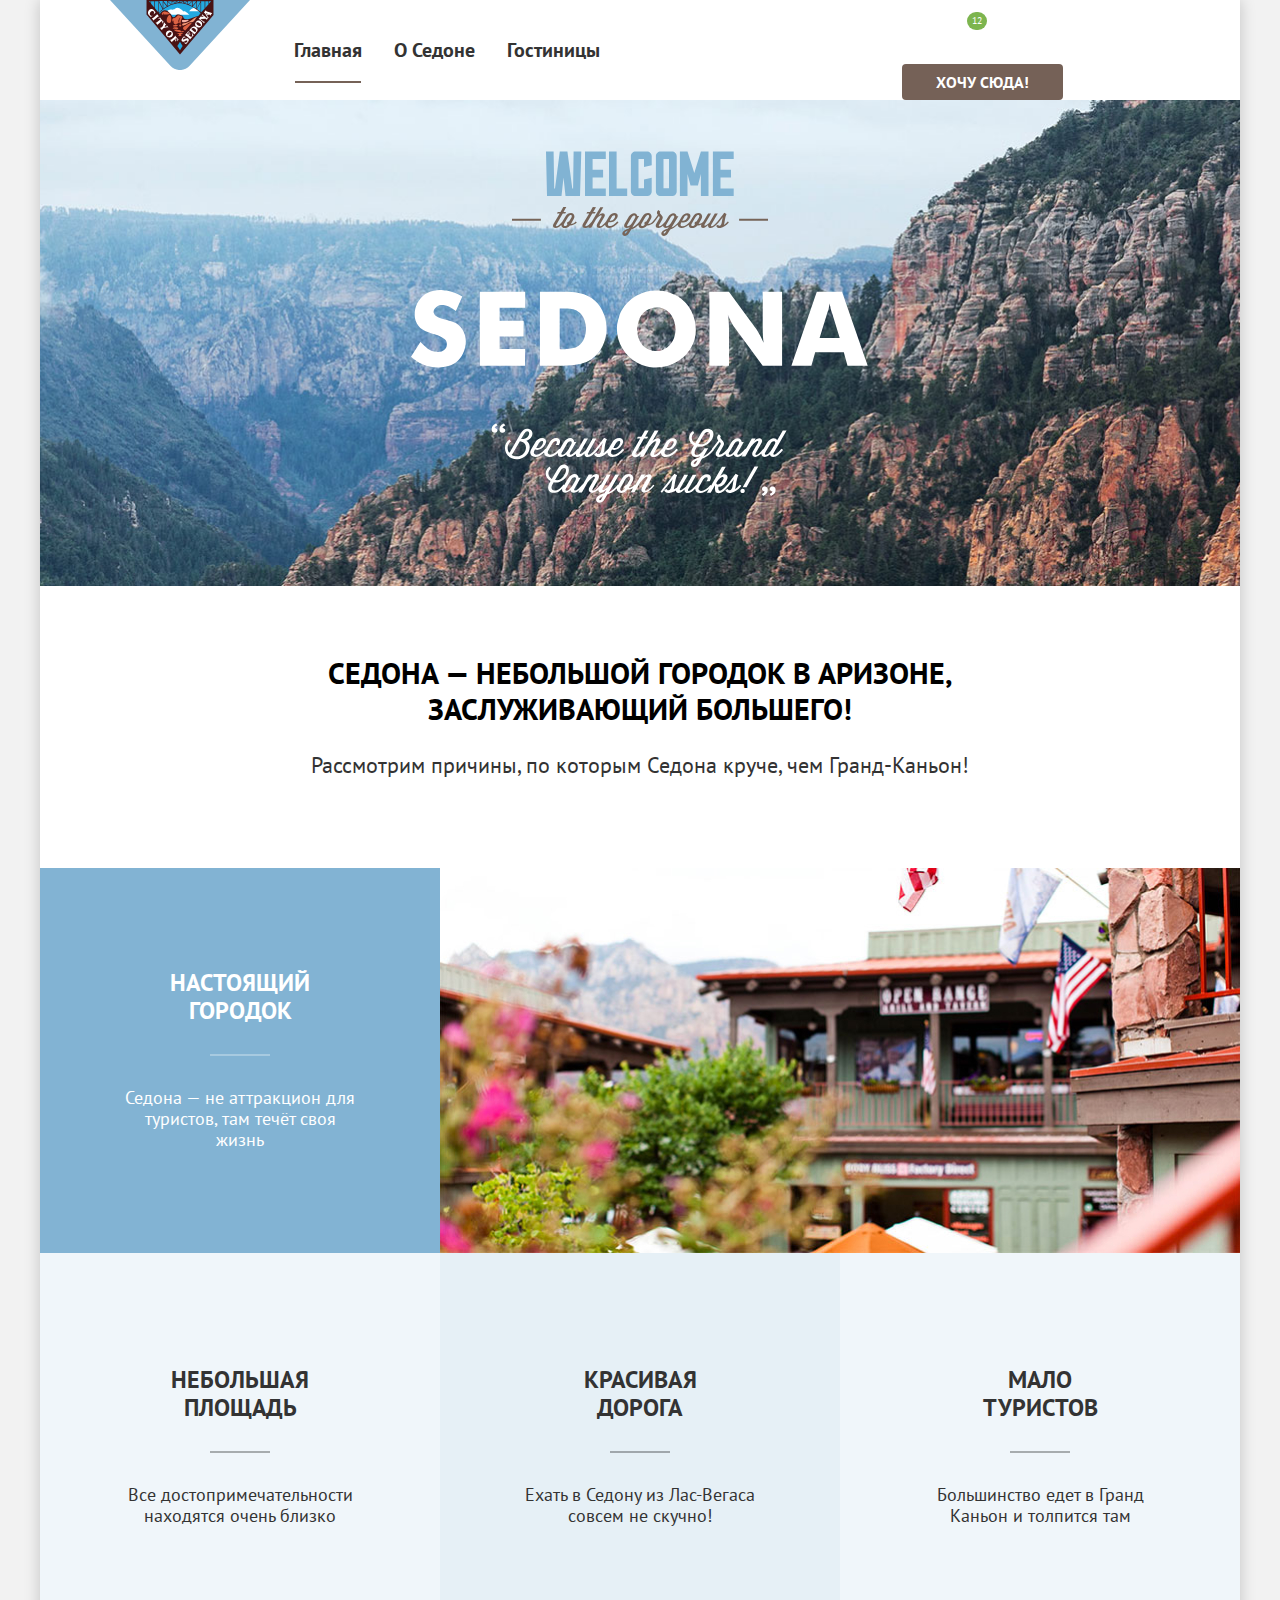
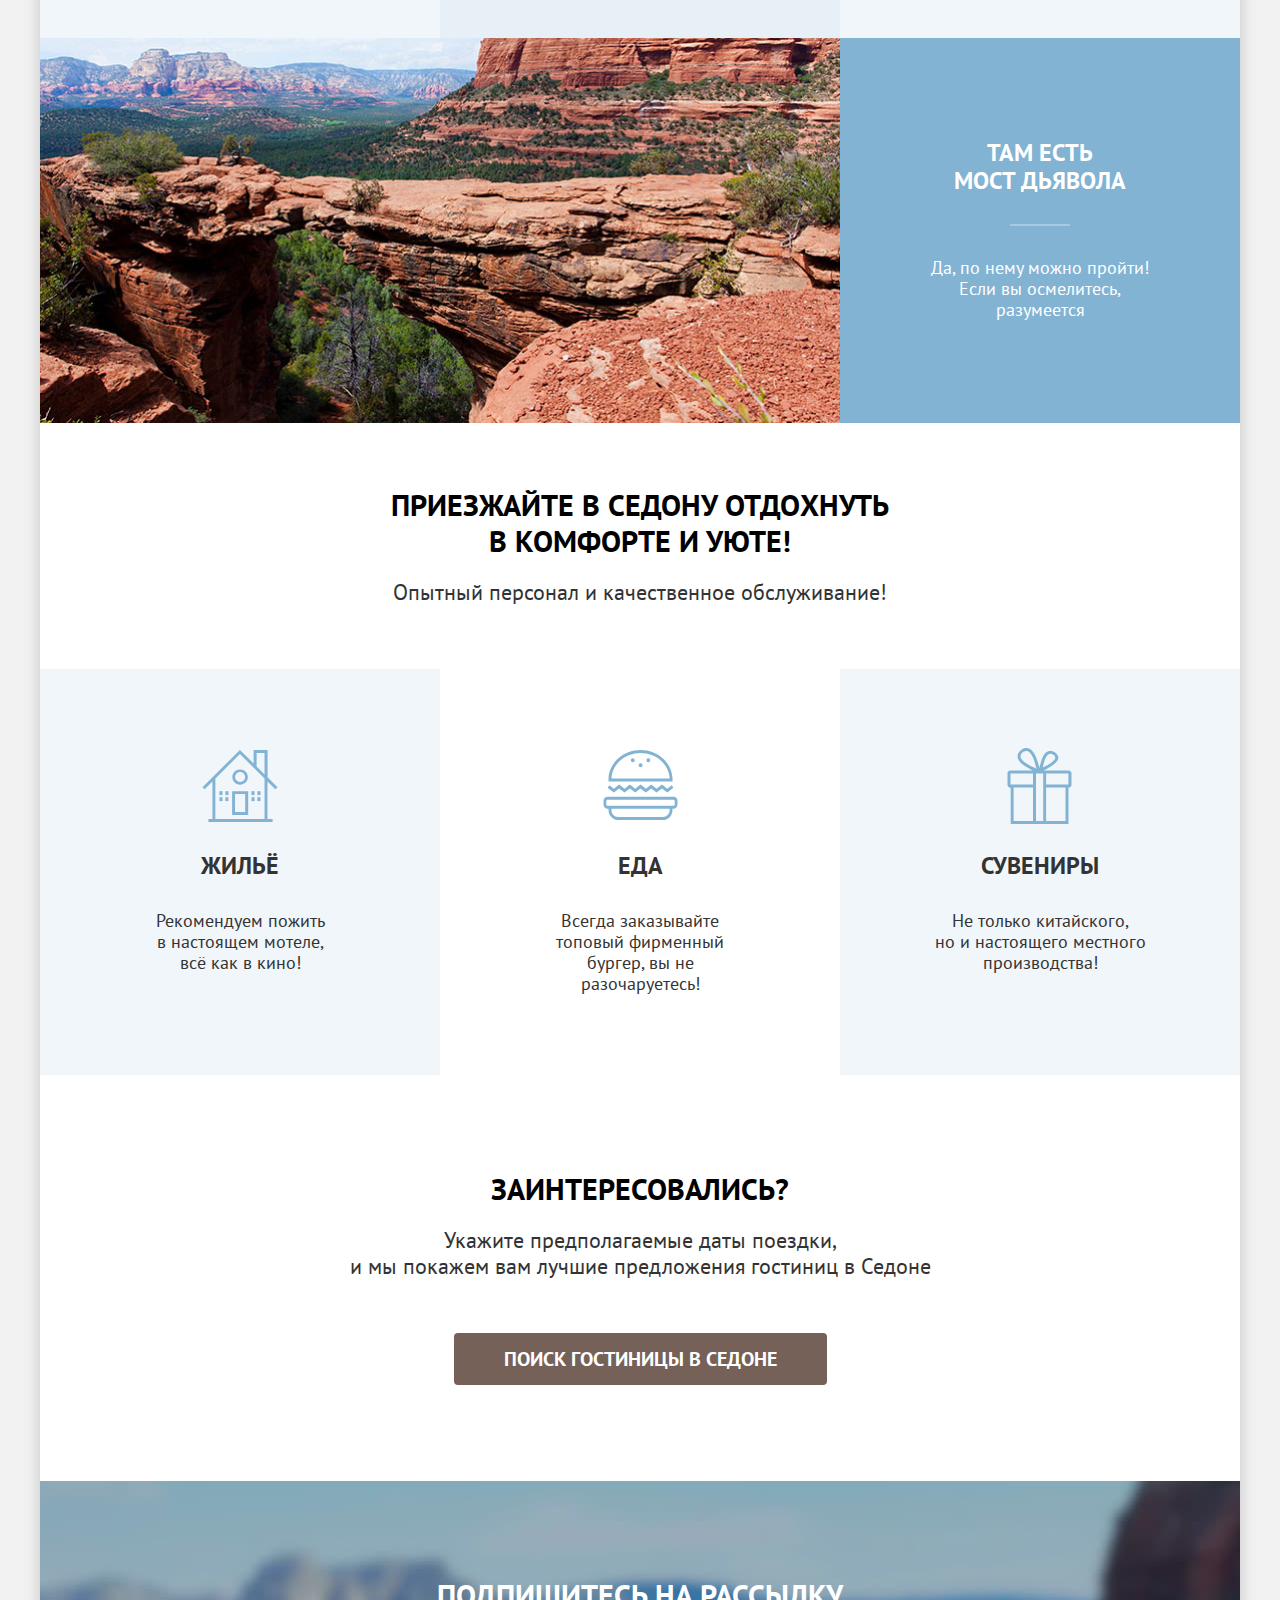
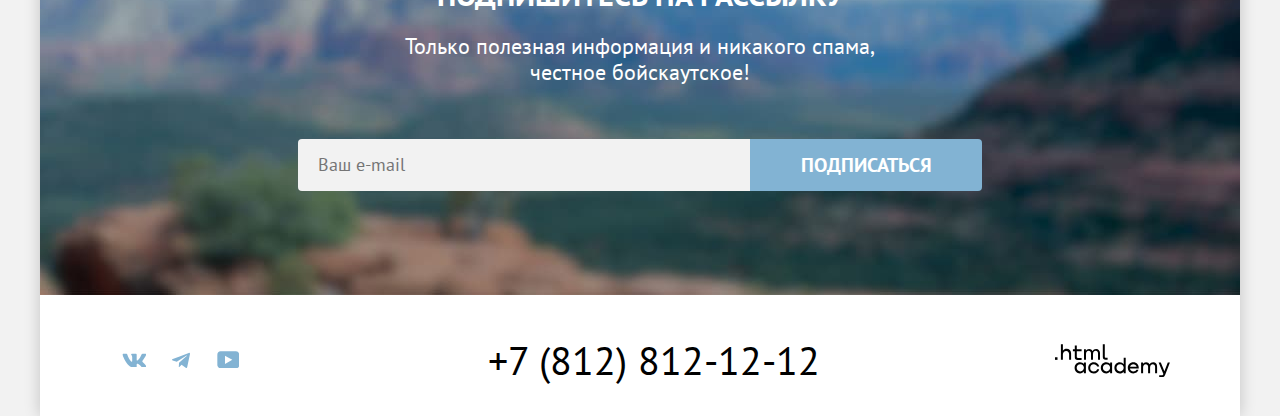
==== commit d13af016: "finish styling modal" ====
--- a/index.html
+++ b/index.html
@@ -115,7 +115,7 @@
           <section class="search">
             <h2 class="search-title">Заинтересовались?</h2>
             <p class="search-description">Укажите предполагаемые даты поездки,<br>и мы покажем вам лучшие предложения гостиниц в Седоне</p>
-            <a class="button search-link" href="#" onclick="openModal()">Поиск гостиницы в Седоне</a>
+            <a class="button search-link" href="#" onclick="return openModal()">Поиск гостиницы в Седоне</a>
           </section>
       </main>
 
@@ -182,7 +182,7 @@
       </footer>
     </div>
 
-    <div class="modal-container modal-container-open">
+    <div class="modal-container">
         <div class="modal-search">
           <section class="search-content">
             <h2 class="search-form-title">Поиск гостиницы в Седоне</h2>
@@ -213,6 +213,13 @@
                   </button>
                 </div>
                 <label class="number-kids-label" for="kids">Дети:</label>
+                <button type="button" class="kids-tooltip">
+                  <svg class="tooltip-icon" aria-hidden="true" focusable="false" width="26" height="26" viewBox="0 0 26 26" fill="none" xmlns="http://www.w3.org/2000/svg">
+                    <circle cx="13" cy="13" r="13"></circle>
+                    <path fill-rule="evenodd" clip-rule="evenodd" d="M12 7H14V9H12V7ZM14 19H12V10H14V19Z" fill="white"></path>
+                  </svg>
+                  <span class="tooltip-text" id="tooltip-label-date">Укажите количество детей, которые будут с вами, возраст которых от 6 до 18 лет. Дети до 6 лет размещаются бесплатно.</span>
+                </button>
                 <div class="counter-container">
                   <button class="button-minus counter-button" type="button">
                     <span class="visually-hidden">Уменьшить количество детей на 1.</span>
@@ -226,7 +233,7 @@
               <button type="submit" class="button search-button">Найти</button>
             </form>
           </section>
-          <button class="modal-close-button" type="button" onclick="closeModal()">
+          <button class="modal-close-button" type="button" onclick="return closeModal()">
             <span class="visually-hidden">Закрыть окно c поиском гостиницы.</span>
             <svg class="close-button-svg" aria-hidden="true" focusable="false" width="15" height="15" viewBox="0 0 15 15" fill="none" xmlns="http://www.w3.org/2000/svg">
               <path d="M14.4905 1.78288L13.1982 0.49057L7.49048 6.19826L1.78279 0.49057L0.490479 1.78288L6.19817 7.49057L0.490479 13.1983L1.78279 14.4906L7.49048 8.78288L13.1982 14.4906L14.4905 13.1983L8.78279 7.49057L14.4905 1.78288Z"></path>
--- a/styles/styles.css
+++ b/styles/styles.css
@@ -614,7 +614,7 @@
 
 .inner-filter {
   color: #ffffff;
-  background-color: #333333;
+  background-color: #aea1a1;
   background-image: url(../img/catalog/catalog-background.jpg);
   background-size: cover;
   background-repeat: no-repeat;
@@ -886,7 +886,7 @@
   outline: 3px solid #83B3D3;
 }
 
-.price-range-min:not(:placeholder-shown), .price-range-max:not(:placeholder-shown) {
+.price-range-min:focus:where(:not(:placeholder-shown)), .price-range-max:focus:where(:not(:placeholder-shown)) {
   background: #F2F2F2;
   outline: 2px solid #000000;
 }
@@ -1345,16 +1345,20 @@
 .modal-search {
   width: 717px;
   position: relative;
-  margin: auto;
-  padding: 64px 70px;
   background-color: #ffffff;
   box-shadow: 0 25px 50px rgb(0 0 0 / 15%);
   border-radius: 30px;
   box-sizing: border-box;
+  margin: auto;
+  padding: 64px 70px;
 }
 
 .modal-container-open {
   display: flex;
+}
+
+.search-content {
+  color: #000000;
 }
 
 .search-form-title {
@@ -1407,6 +1411,21 @@
   line-height: 24px;
   font-weight: 700;
   width: 100%;
+  border-radius: 4px;
+}
+
+.date-field:hover, .counter-input:hover {
+  background-color: #E6E6E6;
+}
+
+.date-field:focus, .counter-input:focus {
+  background-color: #E6E6E6;
+  outline: 3px solid #83B3D3;
+}
+
+.date-field:focus:where(:not(:placeholder-shown)),
+.counter-input:focus:where(:not(:placeholder-shown)) {
+  outline: 2px solid #000000;
 }
 
 .date-field-error {
@@ -1416,6 +1435,7 @@
   font-size: 16px;
   line-height: 21px;
   font-weight: 400;
+  color: #333333;
 }
 
 .error-red {
@@ -1430,6 +1450,7 @@
   line-height: 24px;
   font-weight: 700;
   align-items: center;
+  position: relative;
 }
 
 .number-adults-label {
@@ -1441,7 +1462,72 @@
 .number-kids-label {
   text-align: center;
   padding: 0;
-  margin-right: 82px;
+  margin-right: 83px;
+}
+
+.kids-tooltip {
+  display: block;
+  cursor: pointer;
+  position: absolute;
+  right: 158px;
+  bottom: 8px;
+  margin: 0;
+  border: none;
+  background-color: transparent;
+  padding: 0;
+}
+
+.kids-tooltip:hover .tooltip-icon {
+  fill: #3F5E72;
+}
+
+.kids-tooltip:focus {
+  outline: none;
+}
+
+.tooltip-icon {
+  fill: #83B3D3;
+}
+
+.kids-tooltip:focus .tooltip-icon {
+  fill: #3F5E72;
+}
+
+.kids-tooltip:hover .tooltip-text,
+.kids-tooltip:focus .tooltip-text {
+  display: block;
+}
+
+.tooltip-text::before {
+  position: absolute;
+  top: -15px;
+  left: 119px;
+  content: url("../img/main/modal/triangle.svg");
+  width: 9px;
+  height: 19px;
+  background-repeat: no-repeat;
+  background-position: center 0;
+}
+
+.tooltip-text {
+  display: none;
+  background: #333333;
+  box-shadow: 0 15px 30px rgba(0, 0, 0, 0.3);
+  color: #ffffff;
+  font-family: "Pt Sans", sans-serif;
+  font-style: normal;
+  font-size: 16px;
+  line-height: 20px;
+  font-weight: 400;
+  text-transform: none;
+  text-align: left;
+  padding: 19px 20px 23px 21px;
+  border-radius: 10px;
+  width: 216px;
+  position: absolute;
+  left: 12px;
+  top: 42px;
+  transform: translateX(-50%);
 }
 
 .counter-container {
@@ -1465,12 +1551,44 @@
   padding: 0;
 }
 
+.counter-button:focus {
+  z-index: 1;
+}
+
 .button-minus {
   background-image: url("../img/main/modal/minus.svg");
+  border-radius: 4px 0 0 4px;
+}
+
+.button-minus:hover {
+  background-image: url("../img/main/modal/minus-dark.svg");
+}
+
+.button-minus:focus {
+  background-image: url("../img/main/modal/minus-dark.svg"), url(../img/main/modal/outline-for-counter.svg);
+  outline: none;
+}
+
+.button-minus:active {
+  background-image: url("../img/main/modal/minus.svg");
 }
 
 .button-plus {
   background-image: url("../img/main/modal/plus.svg");
+  border-radius: 0 4px 4px 0;
+}
+
+.button-plus:hover {
+  background-image: url("../img/main/modal/plus-dark.svg");
+}
+
+.button-plus:focus {
+  background-image: url("../img/main/modal/plus-dark.svg"), url(../img/main/modal/outline-for-counter.svg);
+  outline: none;
+}
+
+.button-plus:active {
+  background-image: url("../img/main/modal/plus-dark.svg");
 }
 
 .counter-input::-webkit-outer-spin-button, .counter-input::-webkit-inner-spin-button {
@@ -1494,6 +1612,10 @@
   cursor: pointer;
 }
 
+.counter-input:focus {
+  z-index: 1;
+}
+
 .search-button {
   background-color: #82B3D3;
   border: none;
@@ -1533,6 +1655,24 @@
   cursor: pointer;
 }
 
+.modal-close-button:hover {
+  background-color: #E6E6E6;
+}
+
+.modal-close-button:focus {
+  background-color: #E6E6E6;
+  outline: 3px solid #83B3D3;
+}
+
+.modal-close-button:active {
+  outline: none;
+}
+
+.modal-close-button:active .close-button-svg  {
+  fill:#000000;
+  opacity: 0.3;
+}
+
 .close-button-svg {
   position: absolute;
   fill: #000000;
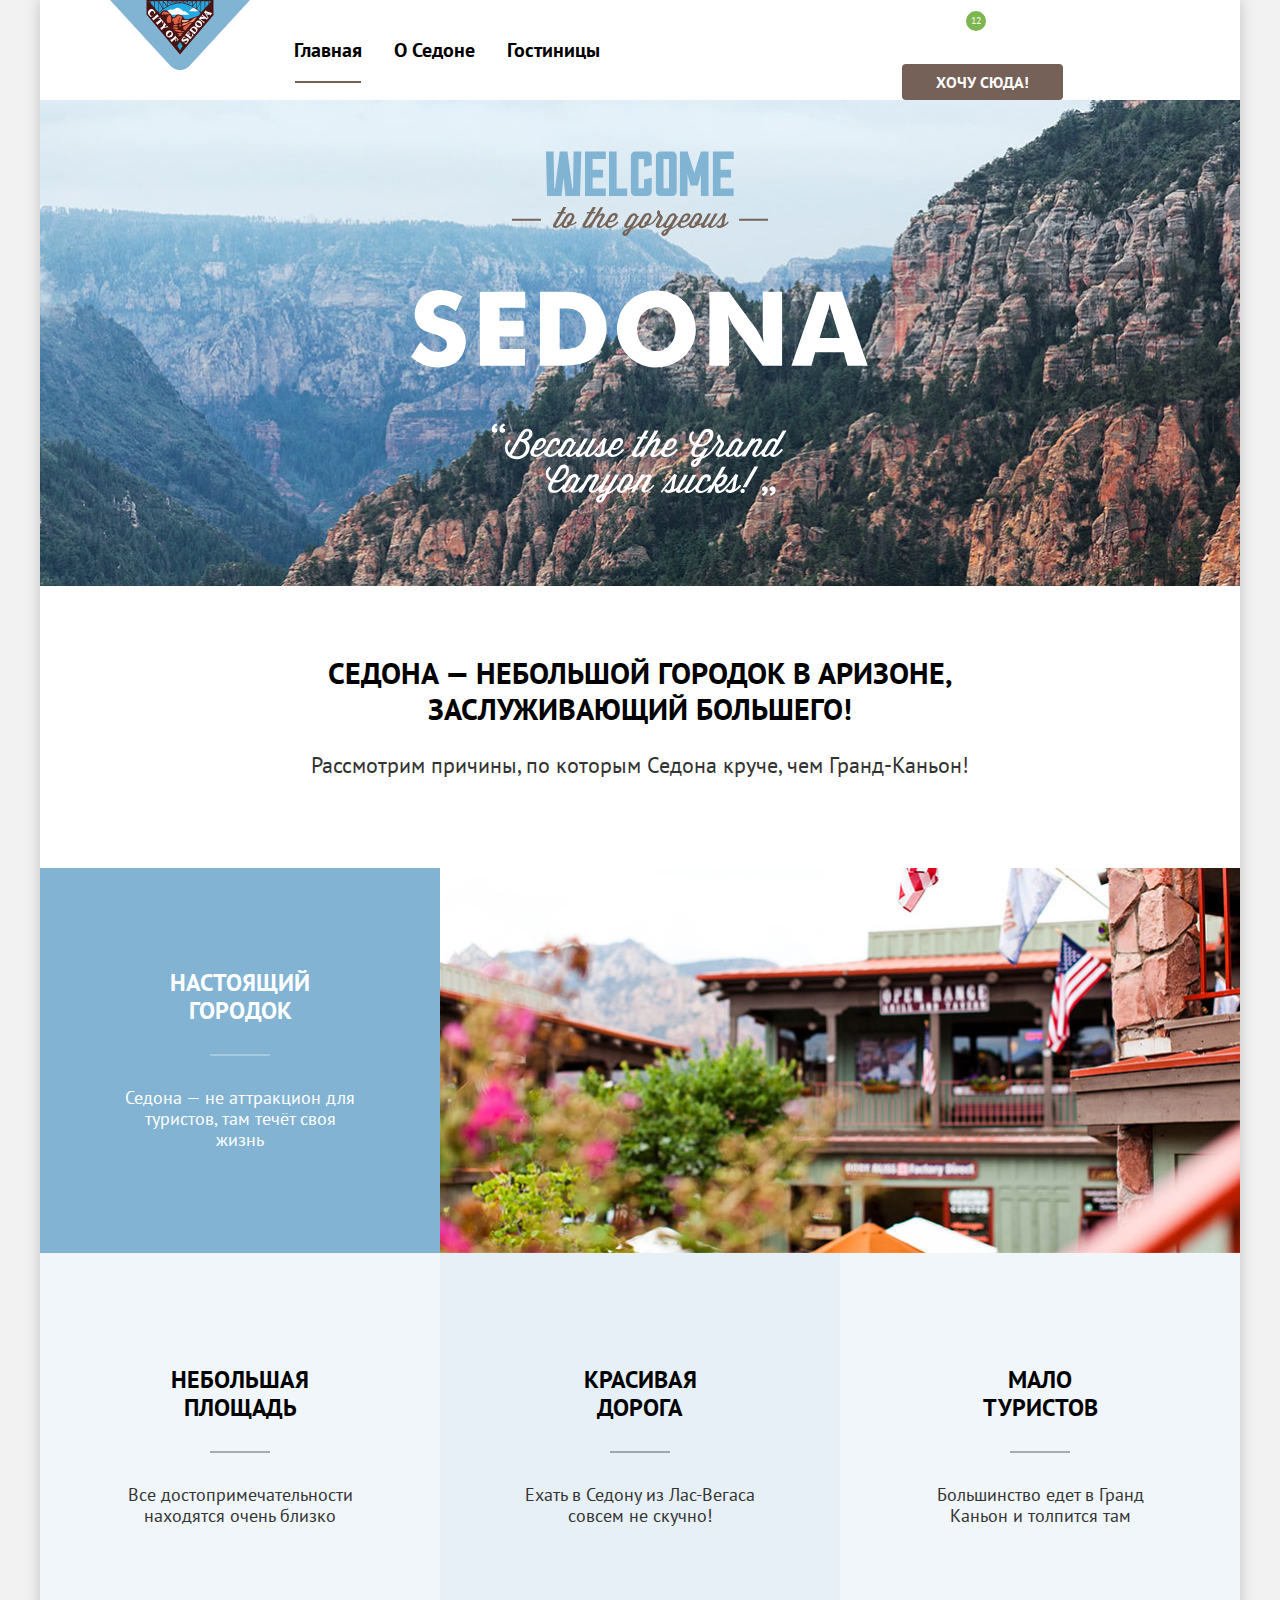
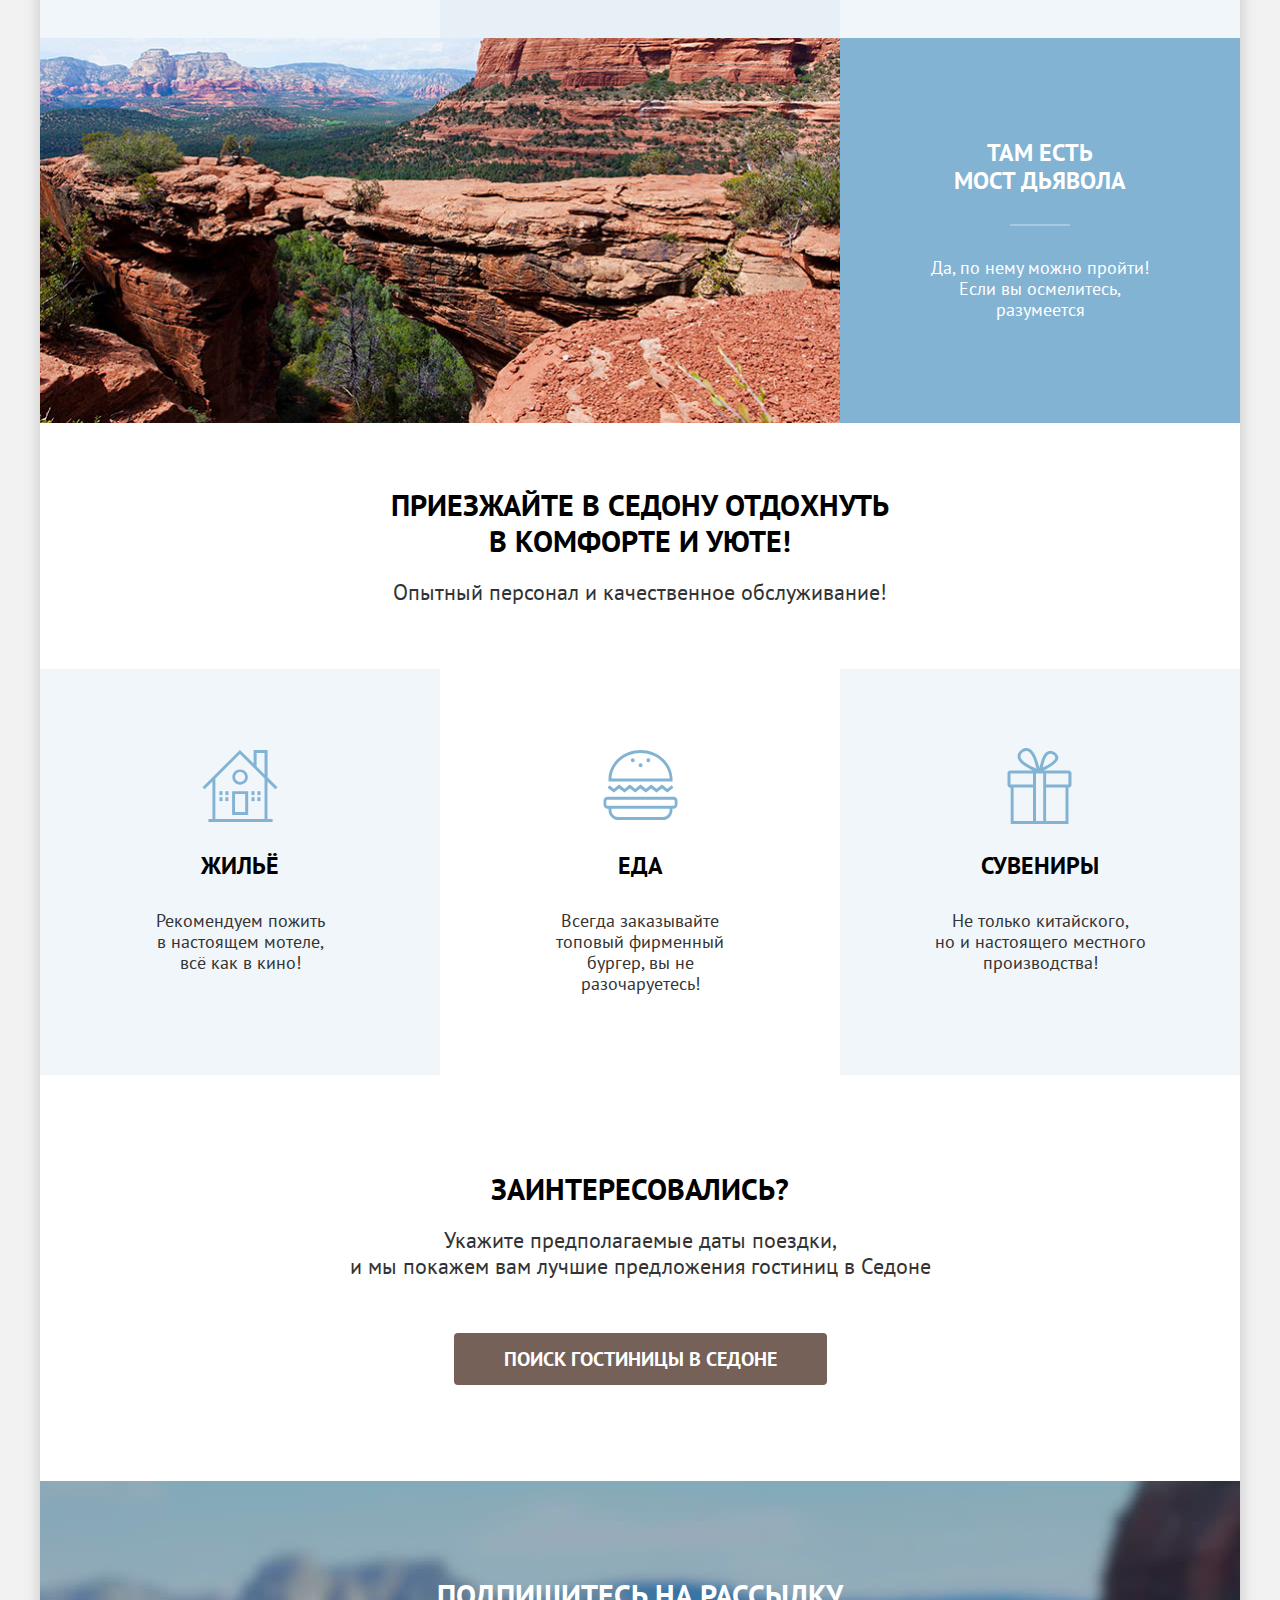
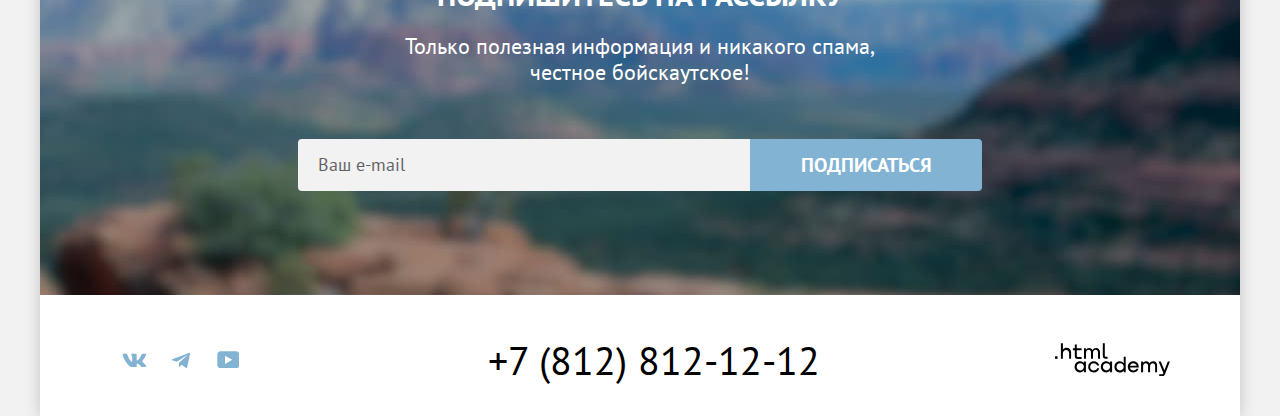
==== commit f903403c: "Final project evaluation: corrections after first attempt" ====
--- a/index.html
+++ b/index.html
@@ -4,12 +4,12 @@
   <head>
     <meta charset="utf-8">
     <title>HTML Academy: Седона</title>
-    <link rel="icon" type="image/png" sizes="32x32" href="img/favicon.png">
-    <link rel="stylesheet" href="styles/styles.css"/>
+    <link rel="icon" type="image/png" sizes="32x32" href="img/favicon.ico">
+    <link rel="stylesheet" href="styles/styles.css">
     <script src="scripts/script.js"></script>
   </head>
 
-  <body>
+  <body class="index">
     <div class="page-container">
       <header class="page-header">
         <nav class="navigation">
@@ -48,7 +48,7 @@
 
       <main class="main-container">
           <section class="welcome">
-            <h2 class="visually-hidden">Добро пожаловать в Седону!</h2>
+            <h1 class="visually-hidden">Добро пожаловать в Седону!</h1>
             <img class="welcome-img" src="img/main/welcome.svg" width="458" height="352" alt="Добро пожаловать в Седону!">
           </section>
 
@@ -64,7 +64,7 @@
                   <p class="reasons-item-description">Седона — не аттракцион для туристов, там течёт своя жизнь</p>
                 </div>
                 <div class="reasons-image-wrapper">
-                  <img class="reasons-img" src="img/main/house-trees.jpg" width="800" height="384" alt="Дом среди деревьев.">
+                  <img class="reasons-img" src="img/main/house-trees.jpg" width="800" height="385" alt="Дом среди деревьев.">
                 </div>
               </li>
               <li class="reasons-item reasons-area">
@@ -85,7 +85,7 @@
                   <p class="reasons-item-description">Да, по нему можно пройти! Если вы осмелитесь, разумеется</p>
                 </div>
                 <div class="reasons-image-wrapper">
-                  <img class="reasons-img" src="img/main/devil-bridge.jpg" width="800" height="384" alt="Мост дьявола.">
+                  <img class="reasons-img" src="img/main/devil-bridge.jpg" width="800" height="385" alt="Мост дьявола.">
                 </div>
               </li>
             </ul>
@@ -115,7 +115,7 @@
           <section class="search">
             <h2 class="search-title">Заинтересовались?</h2>
             <p class="search-description">Укажите предполагаемые даты поездки,<br>и мы покажем вам лучшие предложения гостиниц в Седоне</p>
-            <a class="button search-link" href="#" onclick="return openModal()">Поиск гостиницы в Седоне</a>
+            <button type="button" class="button search-link" onclick="return openModal()">Поиск гостиницы в Седоне</button>
           </section>
       </main>
 
@@ -186,7 +186,7 @@
         <div class="modal-search">
           <section class="search-content">
             <h2 class="search-form-title">Поиск гостиницы в Седоне</h2>
-            <form class="search-form" method="get" action="https://echo.htmlacademy.ru/">
+            <form class="search-form" method="post" action="https://echo.htmlacademy.ru/">
               <div class="date-form">
                 <label class="date-label" for="date_from">Дата Заезда:</label>
                 <div class="date-input-container">
--- a/styles/styles.css
+++ b/styles/styles.css
@@ -70,7 +70,8 @@
   position: absolute;
 }
 
-.navigation-list, .navigation-user {
+.navigation-list,
+.navigation-user {
   display: flex;
   flex-wrap: wrap;
   align-items: center;
@@ -88,9 +89,10 @@
   margin-left: auto;
 }
 
-.navigation-link, .navigation-user-link {
+.navigation-link,
+.navigation-user-link {
   display: block;
-  color: #333333;
+  color: #000000;
   text-decoration: none;
   text-align: center;
   font-weight: 700;
@@ -100,6 +102,7 @@
 
 .navigation-link {
   padding: 20px 16px;
+  text-transform: capitalize;
 }
 
 .navigation-link:hover {
@@ -157,25 +160,25 @@
   width: 20px;
   margin-right: 20px;
   padding: 22px 12px;
+  position: relative;
 }
 
 .fav-count {
   display: block;
-  position: relative;
-  bottom: 10px;
-  left: 9px;
-  background-color: #7DB54F;
+  position: absolute;
+  top: 11px;
+  right: 4px;
+  background-color: #7db54f;
   border-radius: 10px;
   color: #ffffff;
   text-align: center;
   font-weight: 400;
   font-size: 10px;
   line-height: 10px;
-  padding: 4px;
+  padding: 5px 3px;
   box-sizing: border-box;
-  max-width: 25px;
-  max-height: 25px;
-
+  min-width: 20px;
+  max-height: 20px;
 }
 
 .button {
@@ -190,6 +193,8 @@
   padding: 8px 34px;
   text-decoration: none;
   cursor: pointer;
+  box-sizing: border-box;
+  overflow-wrap: break-word;
 }
 
 .button:hover {
@@ -213,10 +218,10 @@
 .welcome {
   padding-top: 51px;
   padding-bottom: 83px;
-  background-color:#8d909a;
+  background-color: #8d909a;
   background-image: url("../img/main/vector.svg"), url("../img/main/index-background.jpg");
   background-position: center bottom, center;
-  background-size:  100% auto, cover;
+  background-size: 100% auto, cover;
   background-repeat: no-repeat, no-repeat;
 }
 
@@ -225,7 +230,8 @@
   margin: 0 auto;
 }
 
-.reasons-header, .services-header {
+.reasons-header,
+.services-header {
   display: flex;
   flex-direction: column;
   justify-content: center;
@@ -238,7 +244,9 @@
   padding: 69px 0 90px;
 }
 
-.reasons-title, .services-title, .search-title {
+.reasons-title,
+.services-title,
+.search-title {
   color: #000000;
   text-transform: uppercase;
   text-align: center;
@@ -248,7 +256,8 @@
   margin: 0;
 }
 
-.reasons-list, .services-list {
+.reasons-list,
+.services-list {
   display: flex;
   justify-content: space-between;
   margin: 0;
@@ -277,7 +286,9 @@
   padding: 101px 85px;
 }
 
-.reasons-item-title, .services-item-title {
+.reasons-item-title,
+.services-item-title {
+  color: #000000;
   font-size: 24px;
   line-height: 28px;
   text-transform: uppercase;
@@ -287,6 +298,10 @@
   position: relative;
 }
 
+.white-item-title {
+  color: #ffffff;
+}
+
 .reasons-item-title::after {
   position: absolute;
   content: "";
@@ -301,7 +316,9 @@
   border-bottom: 2px solid rgba(255, 255, 255, 0.3);
 }
 
-.reasons-description, .services-description, .search-description {
+.reasons-description,
+.services-description,
+.search-description {
   text-align: center;
   font-weight: 400;
   margin-bottom: 0;
@@ -311,7 +328,8 @@
   margin-top: 25px;
 }
 
-.services-description, .search-description {
+.services-description,
+.search-description {
   margin-top: 20px;
 }
 
@@ -328,7 +346,8 @@
   flex-direction: row-reverse;
 }
 
-.reasons-area, .reasons-tourist {
+.reasons-area,
+.reasons-tourist {
   background-color: #83B3D31F;
 }
 
@@ -336,7 +355,8 @@
   background-color: #83B3D333;
 }
 
-.reasons-item-description, .services-item-description {
+.reasons-item-description,
+.services-item-description {
   font-size: 18px;
   line-height: 21px;
   text-align: center;
@@ -415,6 +435,12 @@
   padding-left: 50px;
   padding-right: 50px;
   display: inline-block;
+  border: none;
+}
+
+.search-link:focus-visible {
+  background-color: #615048;
+  outline: none;
 }
 
 /* Footer */
@@ -431,13 +457,24 @@
 }
 
 .footer-subscription {
-  background-color:#756157;
+  padding: 96px 258px 104px 258px;
+  text-align: center;
+}
+
+.footer-subscription-description {
+  color: #333333;
+}
+
+.index .footer-subscription {
+  background-color: #756157;
   background-image: url("../img/subscribe-background.jpg");
-  background-size: 100% auto;
+  background-size: cover;
   background-repeat: no-repeat;
   color: #ffffff;
-  padding: 96px 258px 104px 258px;
-  text-align: center;
+}
+
+.index .footer-subscription-description {
+  color: #ffffff;
 }
 
 .footer-subscription-title {
@@ -462,15 +499,20 @@
 
 .footer-subscription-email {
   width: 100%;
-  padding-left: 20px;
+  padding: 0 0 0 20px;
   border: none;
   border-radius: 4px 0 0 4px;
   font-family: "PT Sans", sans-serif;
   font-weight: 400;
   font-size: 18px;
   line-height: 24px;
-  color: #00000099;
+  color: #000000;
   background-color: #f2f2f2;
+}
+
+.footer-subscription-email::placeholder {
+  color: #000000;
+  opacity: 0.6;
 }
 
 .footer-subscription-email:hover {
@@ -507,7 +549,8 @@
   background-color: #68A2CA;
 }
 
-.footer-subscription-button:focus {
+.footer-subscription-button:focus,
+.footer-subscription-button:focus-visible {
   outline: none;
   background-color: #68A2CA;
 }
@@ -519,7 +562,7 @@
 .footer-social {
   display: flex;
   justify-content: space-between;
-  align-items: center;
+  align-items: flex-start;
   padding: 40px 70px 30px;
   box-sizing: border-box;
 }
@@ -532,6 +575,10 @@
   padding: 0 0;
 }
 
+.footer-social-list:focus-visible {
+  outline: none;
+}
+
 .footer-social-item-vk {
   padding: 11px 11.67px 13px;
 }
@@ -544,15 +591,26 @@
   padding: 12.3px 12.67px 11.5px 12.5px;
 }
 
+.footer-social-item-vk:focus-visible,
+.footer-social-item-telegram:focus-visible,
+.footer-social-item-youtube:focus-visible {
+  outline: none;
+}
+
+.footer-social-button:focus-visible {
+  outline: none;
+}
+
 .social-icon {
   fill: #83B3D3;
 }
 
-.social-icon:hover, .social-icon:focus {
+.social-icon:hover,
+.social-icon:focus {
   fill: #68A2CA;
 }
 
-.social-icon:focus {
+.social-icon:focus, .social-icon:focus-visible {
   outline: none;
 }
 
@@ -568,13 +626,14 @@
   line-height: 40px;
   text-align: center;
   text-decoration: none;
+  padding-top: 5px;
 }
 
 .footer-company-phone:hover {
   color: #756157;
 }
 
-.footer-company-phone:focus {
+.footer-company-phone:focus, .footer-company-phone:focus-visible {
   color: #756157;
   outline: none;
 }
@@ -585,7 +644,11 @@
 
 .footer-company-link {
   max-width: 115px;
-  padding-top: 5px;
+  padding-top: 8px;
+}
+
+.footer-company-link:focus-visible {
+  outline: none;
 }
 
 .company-icon {
@@ -596,7 +659,7 @@
   fill: #756157;
 }
 
-.company-icon:focus {
+.company-icon:focus, .company-icon:focus-visible {
   fill: #756157;
   outline: none;
 }
@@ -615,11 +678,11 @@
 .inner-filter {
   color: #ffffff;
   background-color: #aea1a1;
-  background-image: url(../img/catalog/catalog-background.jpg);
+  background-image: url("../img/catalog/catalog-background.jpg");
   background-size: cover;
   background-repeat: no-repeat;
   background-position: center 0;
-  padding: 35px 70px 70px;
+  padding: 35px 70px 62px;
 }
 
 .filter-title {
@@ -641,6 +704,10 @@
 .breadcrumbs-item {
   position: relative;
   margin-right: 29px;
+}
+
+.breadcrumbs-item:focus-visible {
+  outline: none;
 }
 
 .breadcrumbs-link {
@@ -653,8 +720,26 @@
   cursor: pointer;
 }
 
+.breadcrumbs-item:not(:first-child) .breadcrumbs-link::before {
+  position: absolute;
+  bottom: 5px;
+  left: -16px;
+  content: "";
+  width: 6.39px;
+  height: 9.94px;
+  background-image: url("../img/catalog/arrow.svg");
+  background-repeat: no-repeat;
+  background-position: center;
+  cursor: initial;
+}
+
+
 .breadcrumbs-link:hover {
   color: rgba(255, 255, 255, 0.6);
+}
+
+.breadcrumbs-link:focus, .breadcrumbs-link:focus-visible {
+  outline: none;
 }
 
 .breadcrumbs-link:active {
@@ -670,22 +755,10 @@
   background-size: cover;
 }
 
-.link-main::after {
-  position: absolute;
-  bottom: 1px;
-  left: 24px;
-  content: "";
-  width: 6.39px;
-  height: 9.94px;
-  background-image: url("../img/catalog/arrow.svg");
-  background-repeat: no-repeat;
-  background-position: center;
-  cursor: initial;
-}
-
 .housing-filter {
   display: flex;
   flex-wrap: wrap;
+  row-gap: 20px;
 }
 
 .filter-facilities {
@@ -699,7 +772,7 @@
 .filter-housing-type {
   width: 151px;
   margin-left: 0;
-  margin-right: 140px;
+  margin-right: 138px;
   padding: 0;
   border: none;
 }
@@ -718,12 +791,15 @@
   border: none;
 }
 
-.facilities-title, .housing-type-title, .price-title {
+.facilities-title,
+.housing-type-title,
+.price-title {
   font-weight: 700;
   font-size: 20px;
   line-height: 24px;
   margin-bottom: 32px;
   padding: 0;
+  text-transform: capitalize;
 }
 
 .filter-list {
@@ -741,6 +817,7 @@
 .filter-control {
   padding-left: 36px;
   position: relative;
+  display: inline-block;
 }
 
 .control-selected {
@@ -821,7 +898,7 @@
 
 .price-inputs {
   display: flex;
-  margin-bottom: 48px;
+  margin-bottom: 44px;
   position: relative;
   gap: 3px;
 }
@@ -853,12 +930,15 @@
 }
 
 /* Removing arrows in the inputs */
-.price-range-min::-webkit-outer-spin-button, .price-range-min::-webkit-inner-spin-button,
-.price-range-max::-webkit-outer-spin-button, .price-range-max::-webkit-inner-spin-button {
+.price-range-min::-webkit-outer-spin-button,
+.price-range-min::-webkit-inner-spin-button,
+.price-range-max::-webkit-outer-spin-button,
+.price-range-max::-webkit-inner-spin-button {
   -webkit-appearance: none;
 }
 
-.price-range-min, .price-range-max {
+.price-range-min,
+.price-range-max {
   appearance: textfield;
   -moz-appearance: textfield;
   border: none;
@@ -877,21 +957,25 @@
   border-radius: 4px 0 0 4px;
 }
 
-.price-range-min:hover, .price-range-max:hover {
+.price-range-min:hover,
+.price-range-max:hover {
   background-color: #E6E6E6;
 }
 
-.price-range-min:focus, .price-range-max:focus {
+.price-range-min:focus,
+.price-range-max:focus {
   background-color: #E6E6E6;
   outline: 3px solid #83B3D3;
 }
 
-.price-range-min:focus:where(:not(:placeholder-shown)), .price-range-max:focus:where(:not(:placeholder-shown)) {
+.price-range-min:focus:where(:not(:placeholder-shown)),
+.price-range-max:focus:where(:not(:placeholder-shown)) {
   background: #F2F2F2;
   outline: 2px solid #000000;
 }
 
-.price-range-min:disabled, .price-range-max:disabled {
+.price-range-min:disabled,
+.price-range-max:disabled {
   background-color: rgba(0, 0, 0, 0.3);
   color: rgba(0, 0, 0, 0.3);
 }
@@ -1017,7 +1101,7 @@
   display: flex;
   margin: 0 auto;
   margin-bottom: 40px;
-  align-items: center;
+  align-items: flex-start;
 }
 
 .housing-list-title {
@@ -1026,13 +1110,14 @@
   line-height: 36px;
   text-transform: uppercase;
   text-align: start;
-  width: 340px;
-  margin: 0;
-  padding: 0;
-  margin-right: 200px;
-}
-
-.housing-list-sort, .item-type, .item-price {
+  width: 456px;
+  margin: 5px 82px 0 0;
+  padding: 0;
+}
+
+.housing-list-sort,
+.item-type,
+.item-price {
   font-weight: 400;
   font-size: 18px;
   line-height: 21px;
@@ -1053,7 +1138,7 @@
   appearance: none;
   border: 2px solid rgba(229, 229, 229, 1);
   border-radius: 4px;
-  padding: 12px 40px 12px 20px;
+  padding: 12px 40px 12px 18px;
 }
 
 .housing-list-sort:hover {
@@ -1118,12 +1203,12 @@
   padding: 0;
   display: grid;
   grid-template-columns: 340px 340px 340px;
-  gap: 20px;
+  gap: 19px 20px;
 }
 
 .housing-item {
   width: 340px;
-  padding: 20px;
+  padding: 19px 19px 20px;
   border: 1px solid #e6e6e6;
   border-radius: 4px;
   box-sizing: border-box;
@@ -1141,6 +1226,7 @@
 .item-image {
   display: block;
   object-fit: contain;
+  width: 100%;
 }
 
 .item-title {
@@ -1218,6 +1304,10 @@
   margin: 0;
 }
 
+.stars-five {
+  width: 112px;
+}
+
 .stars-four {
   width: 89px;
 }
@@ -1228,6 +1318,10 @@
 
 .stars-two {
   width: 40px;
+}
+
+.stars-one {
+  width: 20px;
 }
 
 .item-grade {
@@ -1258,7 +1352,7 @@
 .pagination-link {
   display: block;
   box-sizing: border-box;
-  width: 60px;
+  min-width: 60px;
   height: 60px;
   padding: 11px 23px;
   background-color: #82B3D3;
@@ -1390,6 +1484,7 @@
   font-size: 20px;
   line-height: 24px;
   font-weight: 700;
+  text-transform: capitalize;
 }
 
 .date-input-container {
@@ -1414,11 +1509,13 @@
   border-radius: 4px;
 }
 
-.date-field:hover, .counter-input:hover {
+.date-field:hover,
+.counter-input:hover {
   background-color: #E6E6E6;
 }
 
-.date-field:focus, .counter-input:focus {
+.date-field:focus,
+.counter-input:focus {
   background-color: #E6E6E6;
   outline: 3px solid #83B3D3;
 }
@@ -1457,12 +1554,16 @@
   text-align: center;
   padding: 0;
   margin-right: 46px;
+  width: 91px;
+  text-transform: capitalize;
 }
 
 .number-kids-label {
   text-align: center;
   padding: 0;
   margin-right: 83px;
+  width: 49px;
+  text-transform: capitalize;
 }
 
 .kids-tooltip {
@@ -1565,7 +1666,7 @@
 }
 
 .button-minus:focus {
-  background-image: url("../img/main/modal/minus-dark.svg"), url(../img/main/modal/outline-for-counter.svg);
+  background-image: url("../img/main/modal/minus-dark.svg"), url("../img/main/modal/outline-for-counter.svg");
   outline: none;
 }
 
@@ -1583,7 +1684,7 @@
 }
 
 .button-plus:focus {
-  background-image: url("../img/main/modal/plus-dark.svg"), url(../img/main/modal/outline-for-counter.svg);
+  background-image: url("../img/main/modal/plus-dark.svg"), url("../img/main/modal/outline-for-counter.svg");
   outline: none;
 }
 
@@ -1591,7 +1692,8 @@
   background-image: url("../img/main/modal/plus-dark.svg");
 }
 
-.counter-input::-webkit-outer-spin-button, .counter-input::-webkit-inner-spin-button {
+.counter-input::-webkit-outer-spin-button,
+.counter-input::-webkit-inner-spin-button {
   -webkit-appearance: none;
 }
 
@@ -1668,8 +1770,8 @@
   outline: none;
 }
 
-.modal-close-button:active .close-button-svg  {
-  fill:#000000;
+.modal-close-button:active .close-button-svg {
+  fill: #000000;
   opacity: 0.3;
 }
 
